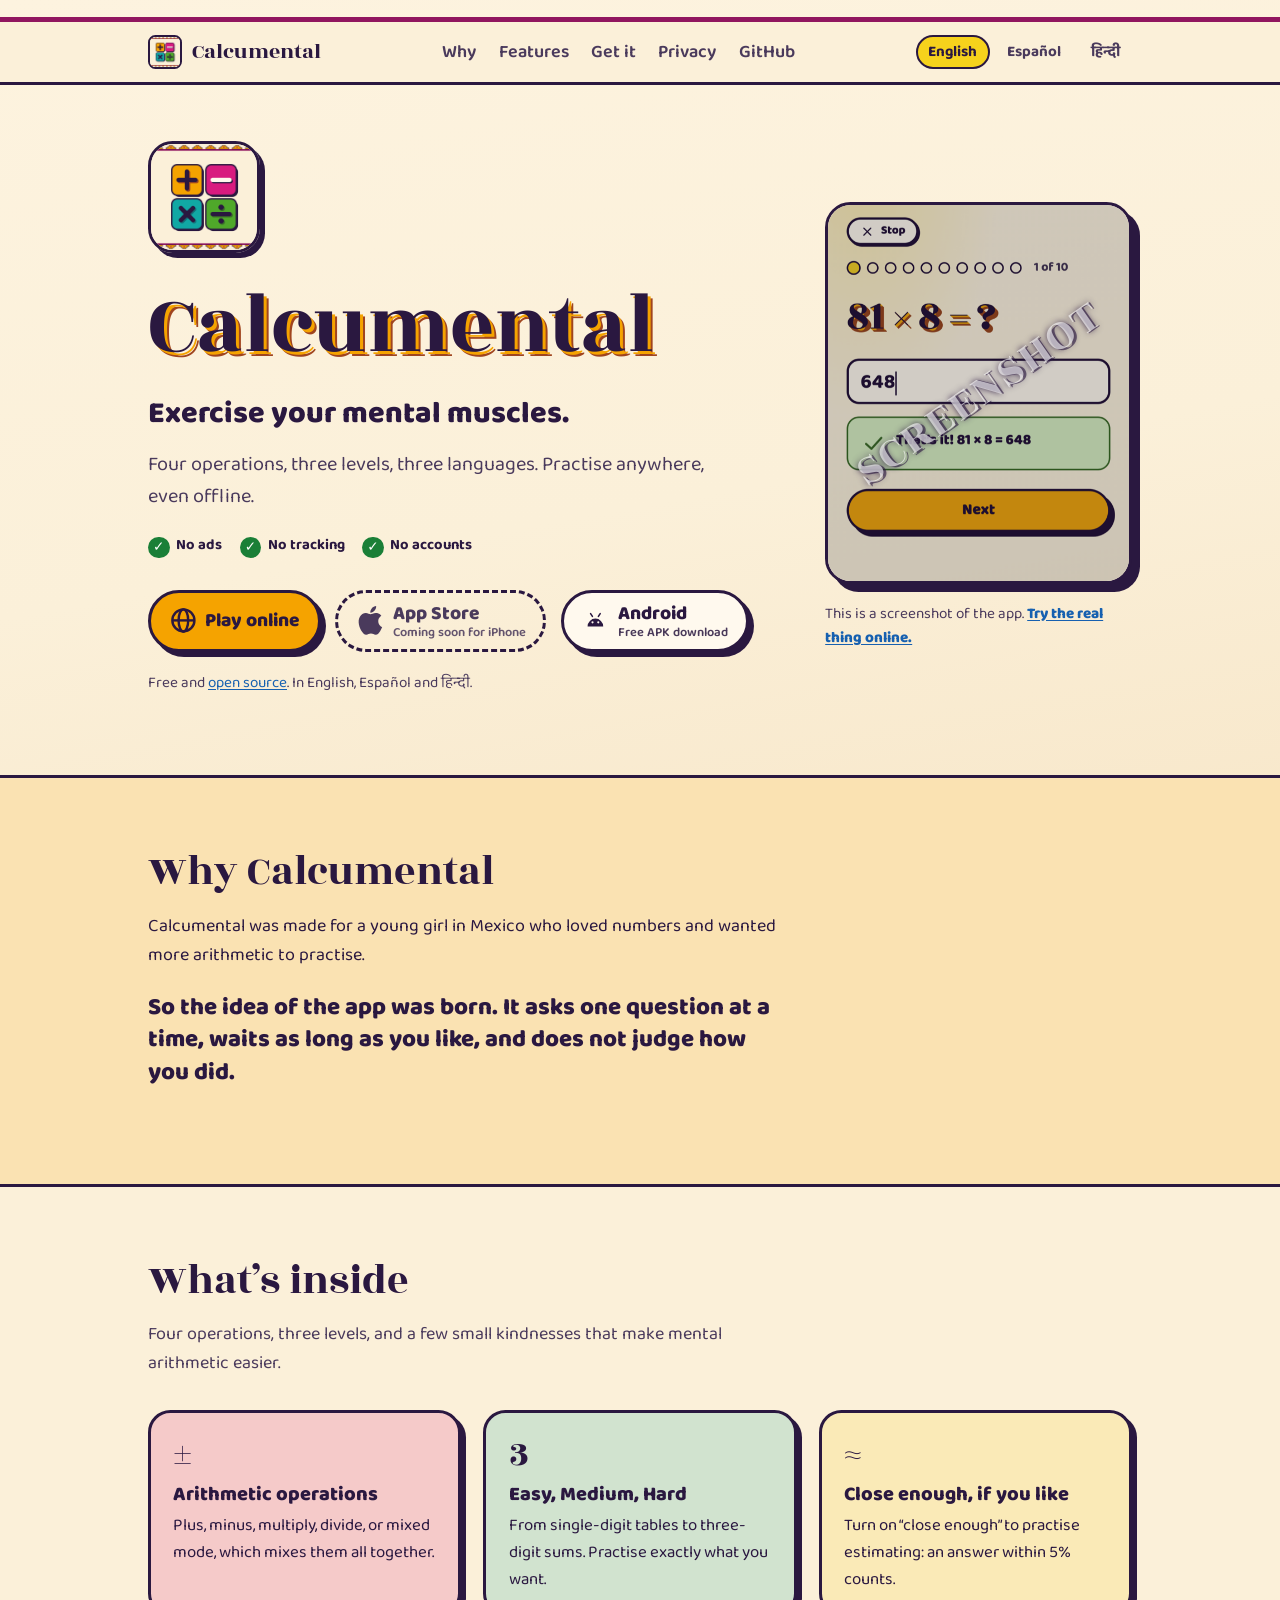
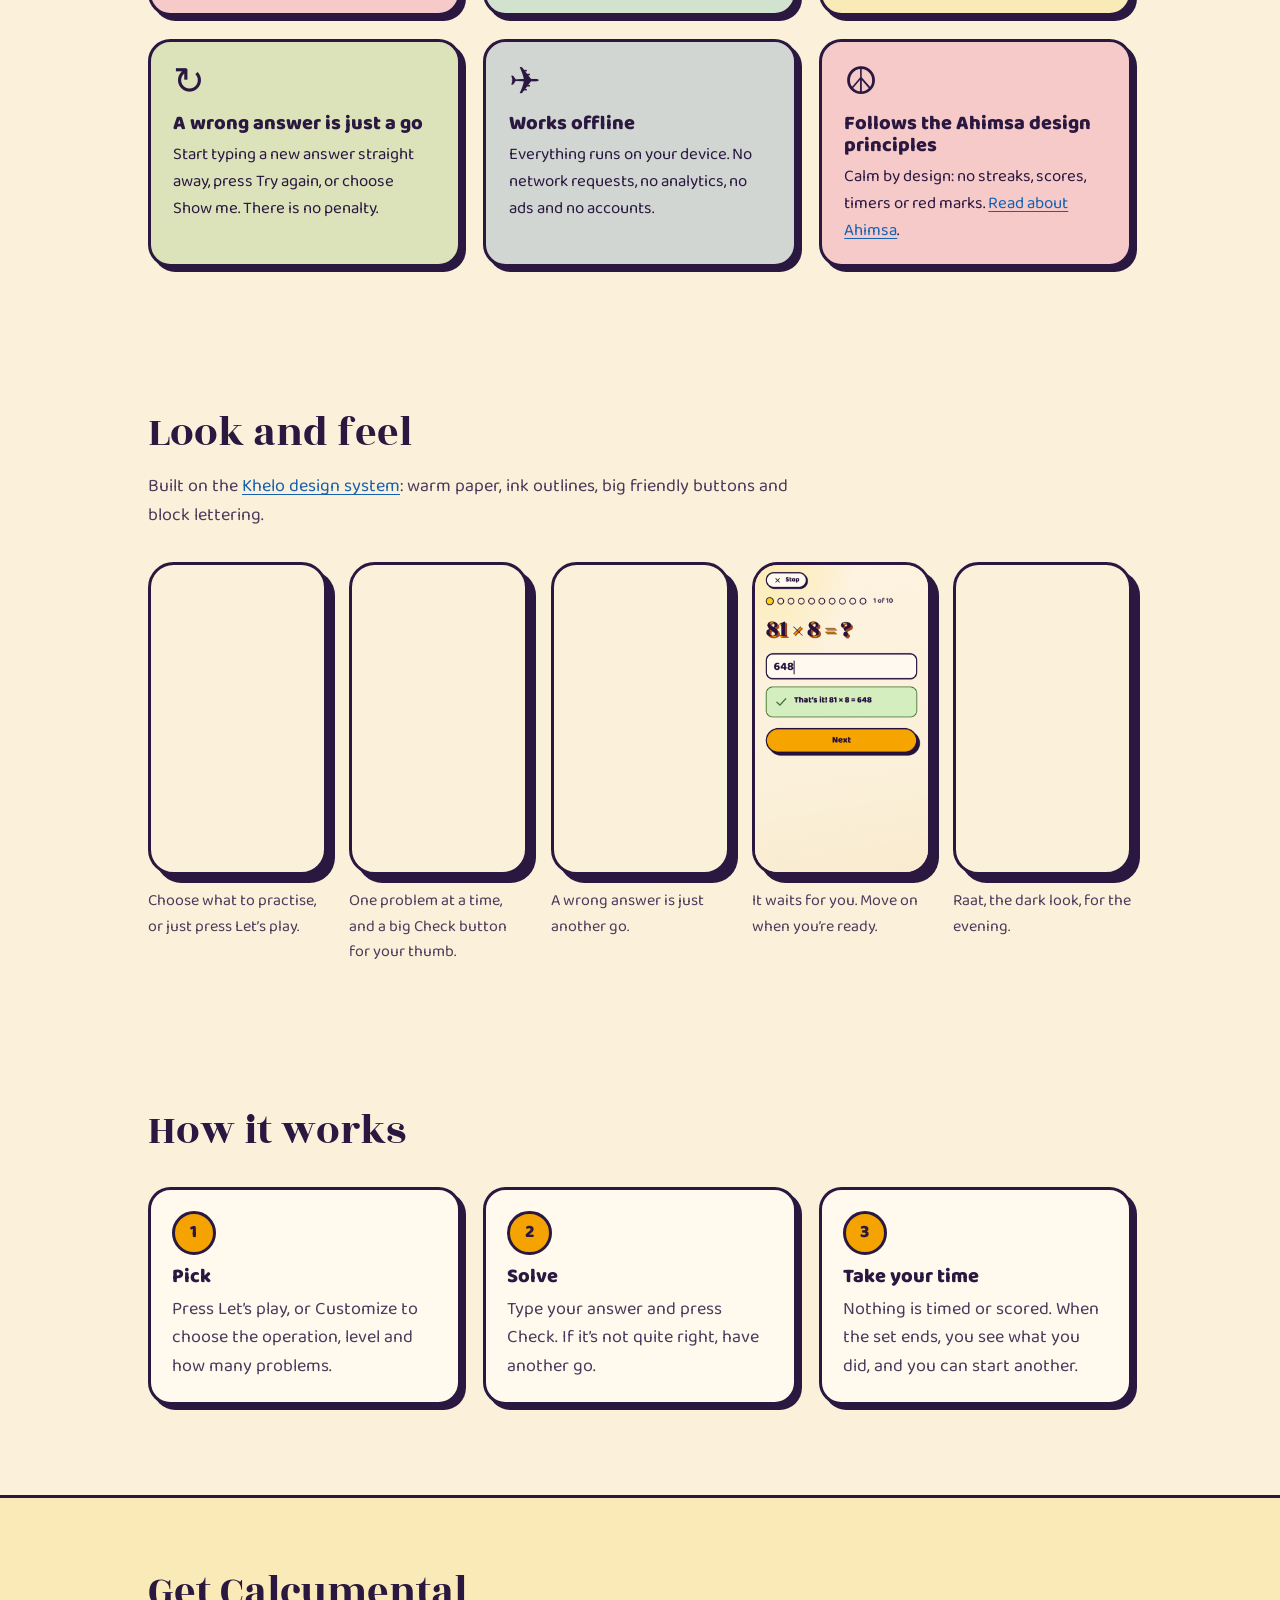
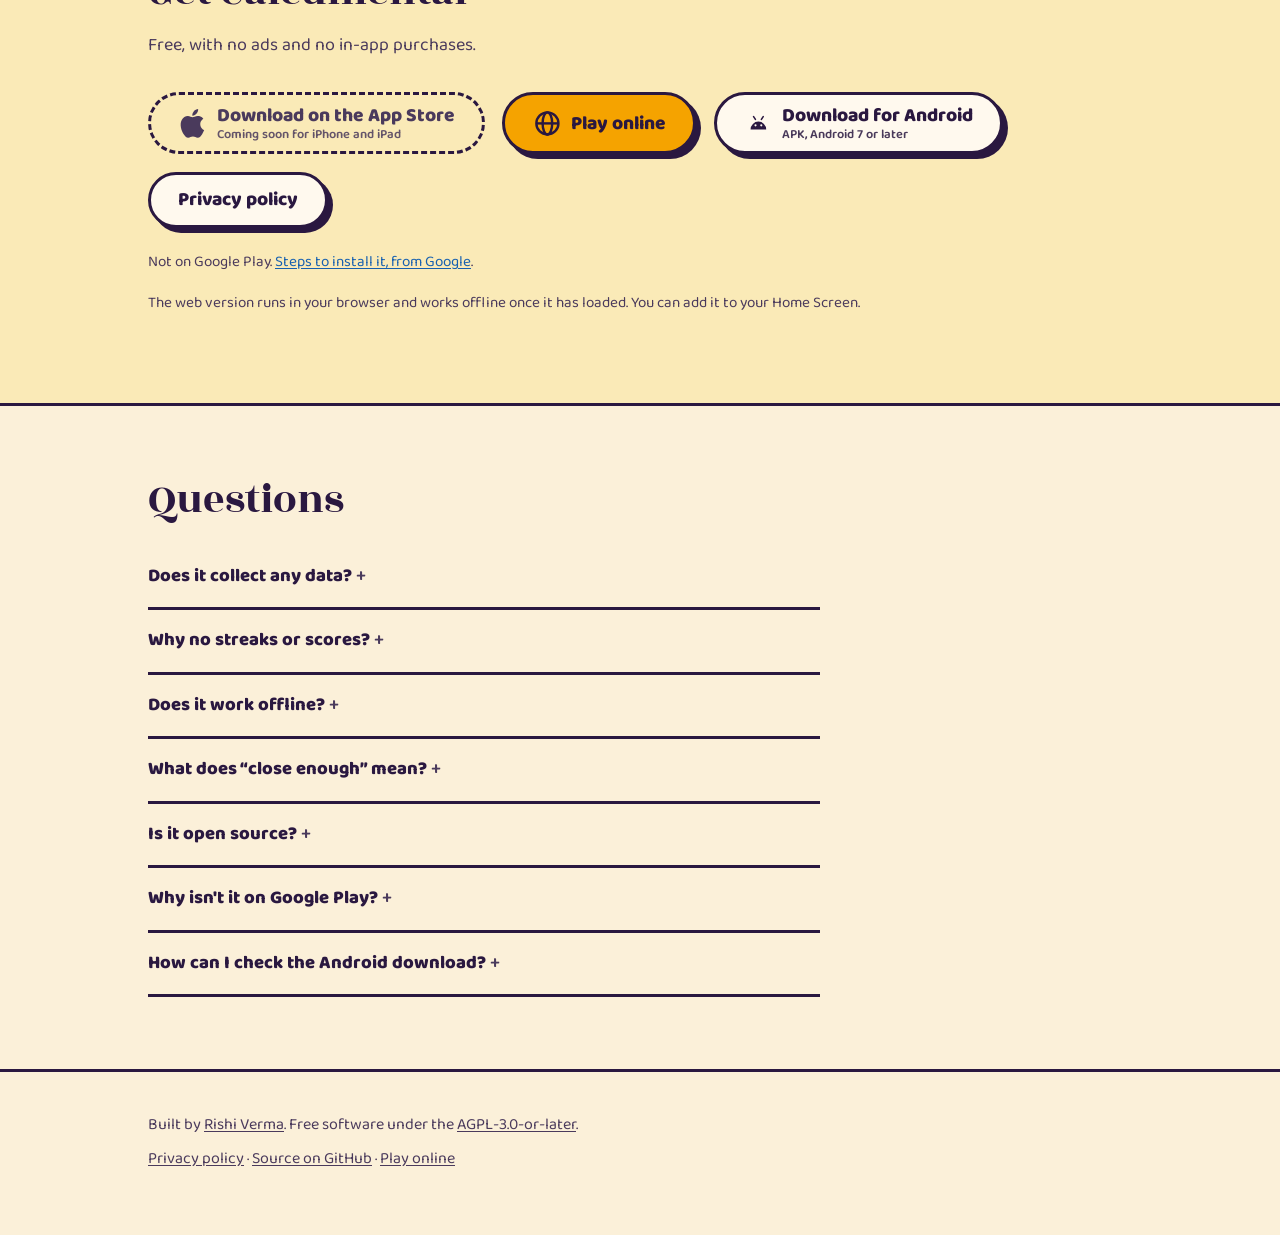
==== docs/index.html @ 77d4fbac "Add a FAQ on checking the Android download, and a release script that writes its checksum" ====
<!doctype html>
<html lang="en">
<head>
  <meta charset="utf-8">
  <meta name="viewport" content="width=device-width, initial-scale=1">
  <!-- Generated by tool/site/build.py. No scripts, and nothing fetched from anywhere else. -->
  <meta http-equiv="Content-Security-Policy"
        content="default-src 'none'; img-src 'self'; font-src 'self'; style-src 'self'; base-uri 'none'; form-action 'none'">
  <title>Calcumental: arithmetic to practise at your own pace</title>
  <meta name="description" content="Calcumental is a free, open-source arithmetic app for iPhone and the web. Plus, minus, times and divide, at your own pace. No streaks, no scores, no timers, and it works offline.">
  <meta name="color-scheme" content="light dark">
  <link rel="icon" href="assets/icon-512.png" type="image/png">
  <link rel="apple-touch-icon" href="assets/icon-512.png">
  <link rel="stylesheet" href="style.css">
  <link rel="alternate" hreflang="en" href="https://calcumental.riverma.com/">
  <link rel="alternate" hreflang="es" href="https://calcumental.riverma.com/es/">
  <link rel="alternate" hreflang="hi" href="https://calcumental.riverma.com/hi/">
  <link rel="alternate" hreflang="x-default" href="https://calcumental.riverma.com/">
  <meta property="og:title" content="Calcumental">
  <meta property="og:description" content="Exercise your mental muscles. Take your time. Arithmetic puzzles with no streaks, no scores and no timers.">
  <meta property="og:image" content="https://calcumental.riverma.com/assets/icon-512.png">
  <meta property="og:url" content="https://calcumental.riverma.com/">
  <meta name="twitter:card" content="summary">
</head>
<body>
  <div class="kangura" aria-hidden="true"></div>
  <header>
    <div class="wrap">
      <a class="brand" href="#top"><img src="assets/icon-512.png" alt="" width="34" height="34">Calcumental</a>
      <nav aria-label="Sections">
        <a href="#story">Why</a>
        <a href="#features">Features</a>
        <a href="#get">Get it</a>
        <a href="privacy/">Privacy</a>
        <a href="https://github.com/riverma/calcumental">GitHub</a>
      </nav>
      <div class="lang" role="navigation" aria-label="Language"><a href="./" lang="en" aria-current="page">English</a> <a href="es/" lang="es">Español</a> <a href="hi/" lang="hi">हिन्दी</a></div>
    </div>
  </header>

  <main id="top">
    <section class="hero">
      <div class="wrap hero-grid">
        <div>
          <img class="icon" src="assets/icon-512.png" alt="The Calcumental icon: four tiles showing plus, minus, times and divide" width="112" height="112">
          <h1>Calcumental</h1>
          <p class="tagline">Exercise your mental muscles.</p>
          <p class="lede">Four operations, three levels, three languages. Practise anywhere, even offline.</p>
          <ul class="checks inline"><li>No ads</li><li>No tracking</li><li>No accounts</li></ul>
          <div class="actions">
            <a class="btn btn-primary" href="play/"><svg viewBox="0 0 24 24" aria-hidden="true" focusable="false"><g fill="none" stroke="currentColor" stroke-width="2"><circle cx="12" cy="12" r="9.2"/><ellipse cx="12" cy="12" rx="4" ry="9.2"/><path d="M3 12h18"/></g></svg><span>Play online</span></a>
            <span class="btn" aria-disabled="true" role="link"><svg viewBox="0 0 24 24" aria-hidden="true" focusable="false" fill="currentColor"><path d="M12.152 6.896c-.948 0-2.415-1.078-3.96-1.04-2.04.027-3.91 1.183-4.961 3.014-2.117 3.675-.546 9.103 1.519 12.09 1.013 1.454 2.208 3.09 3.792 3.039 1.52-.065 2.09-.987 3.935-.987 1.831 0 2.35.987 3.96.948 1.637-.026 2.676-1.48 3.676-2.948 1.156-1.688 1.636-3.325 1.662-3.415-.039-.013-3.182-1.221-3.22-4.857-.026-3.04 2.48-4.494 2.597-4.559-1.429-2.09-3.623-2.324-4.39-2.376-2-.156-3.675 1.09-4.61 1.09zM15.53 3.83c.843-1.012 1.4-2.427 1.245-3.83-1.207.052-2.662.805-3.532 1.818-.78.896-1.454 2.338-1.273 3.714 1.338.104 2.715-.688 3.559-1.701"/></svg><span>App Store<small>Coming soon for iPhone</small></span></span>
            <a class="btn" href="https://github.com/riverma/calcumental/releases/latest/download/Calcumental.apk"><svg viewBox="0 0 24 24" aria-hidden="true" focusable="false"><path fill="currentColor" fill-rule="evenodd" d="M5.5 17a6.5 6.5 0 0 1 13 0Z M10.5 13.6a.9.9 0 1 0-1.8 0 .9.9 0 0 0 1.8 0Z M15.3 13.6a.9.9 0 1 0-1.8 0 .9.9 0 0 0 1.8 0Z"/><path d="M8 6.4l1.5 2.3M16 6.4l-1.5 2.3" fill="none" stroke="currentColor" stroke-width="1.3" stroke-linecap="round"/></svg><span>Android<small>Free APK download</small></span></a>
          </div>
          <p class="fine">Free and <a href="https://github.com/riverma/calcumental">open source</a>. In English, Español and हिन्दी.</p>
        </div>
        <div class="hero-shot">
          <div class="phone"><span class="mark" aria-hidden="true"><span>SCREENSHOT</span></span><img src="assets/screens/en-mela-4-right.png" alt="Screenshot: A multiplication problem, 81 times 8, answered correctly, with a friendly 'That's it!' and a wide Next button" width="540" height="1168" draggable="false"></div>
          <p class="shot-note">This is a screenshot of the app. <a href="play/">Try the real thing online.</a></p>
        </div>
      </div>
    </section>

    <section id="story" class="story">
      <div class="wrap">
        <div class="narrow">
          <h2>Why Calcumental</h2>
          <p>Calcumental was made for a young girl in Mexico who loved numbers and wanted more arithmetic to practise.</p>
          <p class="big">So the idea of the app was born. It asks one question at a time, waits as long as you like, and does not judge how you did.</p>
        </div>
      </div>
    </section>

    <section id="features">
      <div class="wrap">
        <h2>What&rsquo;s inside</h2>
        <p class="soft narrow">Four operations, three levels, and a few small kindnesses that make mental arithmetic easier.</p>
        <div class="grid">
          <div class="tile"><div class="sign" aria-hidden="true">±</div><h3>Arithmetic operations</h3><p>Plus, minus, multiply, divide, or mixed mode, which mixes them all together.</p></div>
          <div class="tile"><div class="sign" aria-hidden="true">3</div><h3>Easy, Medium, Hard</h3><p>From single-digit tables to three-digit sums. Practise exactly what you want.</p></div>
          <div class="tile"><div class="sign" aria-hidden="true">≈</div><h3>Close enough, if you like</h3><p>Turn on &ldquo;close enough&rdquo; to practise estimating: an answer within 5% counts.</p></div>
          <div class="tile"><div class="sign" aria-hidden="true">↻</div><h3>A wrong answer is just a go</h3><p>Start typing a new answer straight away, press Try again, or choose Show me. There is no penalty.</p></div>
          <div class="tile"><div class="sign" aria-hidden="true">✈</div><h3>Works offline</h3><p>Everything runs on your device. No network requests, no analytics, no ads and no accounts.</p></div>
          <div class="tile"><div class="sign" aria-hidden="true">☮</div><h3>Follows the Ahimsa design principles</h3><p>Calm by design: no streaks, scores, timers or red marks. <a href="https://github.com/riverma/ahimsa-design">Read about Ahimsa</a>.</p></div>
        </div>
      </div>
    </section>

    <section id="screens" style="padding-top:0">
      <div class="wrap">
        <h2>Look and feel</h2>
        <p class="soft narrow">Built on the <a href="https://khelo-design.riverma.com">Khelo design system</a>: warm paper, ink outlines, big friendly buttons and block lettering.</p>
        <div class="shots">
          <figure><div class="phone"><img src="assets/screens/en-mela-1-menu.png" alt="The menu with Let's play, Customize and a choice of operations" width="540" height="1168" decoding="async" draggable="false"></div><figcaption>Choose what to practise, or just press Let&rsquo;s play.</figcaption></figure>
          <figure><div class="phone"><img src="assets/screens/en-mela-2-asking.png" alt="A problem waiting for an answer, with a large Check button" width="540" height="1168" decoding="async" draggable="false"></div><figcaption>One problem at a time, and a big Check button for your thumb.</figcaption></figure>
          <figure><div class="phone"><img src="assets/screens/en-mela-3-not-quite.png" alt="A gentle 'Not quite. Have another go.' with Try again and Show me side by side" width="540" height="1168" decoding="async" draggable="false"></div><figcaption>A wrong answer is just another go.</figcaption></figure>
          <figure><div class="phone"><img src="assets/screens/en-mela-4-right.png" alt="A correct answer and a wide Next button" width="540" height="1168" decoding="async" draggable="false"></div><figcaption>It waits for you. Move on when you&rsquo;re ready.</figcaption></figure>
          <figure><div class="phone"><img src="assets/screens/en-raat-2-asking.png" alt="The problem screen in the dark look, Raat" width="540" height="1168" decoding="async" draggable="false"></div><figcaption>Raat, the dark look, for the evening.</figcaption></figure>
        </div>
      </div>
    </section>

    <section id="how" style="padding-top:0">
      <div class="wrap">
        <h2>How it works</h2>
        <ol class="steps">
          <li><h3>Pick</h3><p>Press Let&rsquo;s play, or Customize to choose the operation, level and how many problems.</p></li>
          <li><h3>Solve</h3><p>Type your answer and press Check. If it&rsquo;s not quite right, have another go.</p></li>
          <li><h3>Take your time</h3><p>Nothing is timed or scored. When the set ends, you see what you did, and you can start another.</p></li>
        </ol>
      </div>
    </section>

    <section id="get" class="get">
      <div class="wrap">
        <h2>Get Calcumental</h2>
        <p class="soft narrow">Free, with no ads and no in-app purchases.</p>
        <div class="actions">
          <span class="btn" aria-disabled="true" role="link"><svg viewBox="0 0 24 24" aria-hidden="true" focusable="false" fill="currentColor"><path d="M12.152 6.896c-.948 0-2.415-1.078-3.96-1.04-2.04.027-3.91 1.183-4.961 3.014-2.117 3.675-.546 9.103 1.519 12.09 1.013 1.454 2.208 3.09 3.792 3.039 1.52-.065 2.09-.987 3.935-.987 1.831 0 2.35.987 3.96.948 1.637-.026 2.676-1.48 3.676-2.948 1.156-1.688 1.636-3.325 1.662-3.415-.039-.013-3.182-1.221-3.22-4.857-.026-3.04 2.48-4.494 2.597-4.559-1.429-2.09-3.623-2.324-4.39-2.376-2-.156-3.675 1.09-4.61 1.09zM15.53 3.83c.843-1.012 1.4-2.427 1.245-3.83-1.207.052-2.662.805-3.532 1.818-.78.896-1.454 2.338-1.273 3.714 1.338.104 2.715-.688 3.559-1.701"/></svg><span>Download on the App Store<small>Coming soon for iPhone and iPad</small></span></span>
          <a class="btn btn-primary" href="play/"><svg viewBox="0 0 24 24" aria-hidden="true" focusable="false"><g fill="none" stroke="currentColor" stroke-width="2"><circle cx="12" cy="12" r="9.2"/><ellipse cx="12" cy="12" rx="4" ry="9.2"/><path d="M3 12h18"/></g></svg><span>Play online</span></a>
          <a class="btn" href="https://github.com/riverma/calcumental/releases/latest/download/Calcumental.apk"><svg viewBox="0 0 24 24" aria-hidden="true" focusable="false"><path fill="currentColor" fill-rule="evenodd" d="M5.5 17a6.5 6.5 0 0 1 13 0Z M10.5 13.6a.9.9 0 1 0-1.8 0 .9.9 0 0 0 1.8 0Z M15.3 13.6a.9.9 0 1 0-1.8 0 .9.9 0 0 0 1.8 0Z"/><path d="M8 6.4l1.5 2.3M16 6.4l-1.5 2.3" fill="none" stroke="currentColor" stroke-width="1.3" stroke-linecap="round"/></svg><span>Download for Android<small>APK, Android 7 or later</small></span></a>
          <a class="btn" href="privacy/#en">Privacy policy</a>
        </div>
        <p class="fine">Not on Google Play. <a href="https://android-developers.googleblog.com/2026/03/android-developer-verification.html">Steps to install it, from Google</a>.</p>
        <p class="fine">The web version runs in your browser and works offline once it has loaded. You can add it to your Home Screen.</p>
      </div>
    </section>

    <section id="faq">
      <div class="wrap">
        <h2>Questions</h2>
        <div class="faq">
          <details><summary>Does it collect any data?</summary><p>No. There are no accounts, no analytics and no ads, and the app makes no network requests. It remembers only your choices (language, look, what to practise), on your own device. Read the <a href="privacy/#en">privacy policy</a>.</p></details>
          <details><summary>Why no streaks or scores?</summary><p>Calcumental is for practising without pressure. It never times you, ranks you or tells you how you compare, so the only person you&rsquo;re working with is you.</p></details>
          <details><summary>Does it work offline?</summary><p>Yes. Everything runs on your device, and it needs no connection at all.</p></details>
          <details><summary>What does &ldquo;close enough&rdquo; mean?</summary><p>It&rsquo;s a way to practise estimating. Instead of needing the exact answer, anything within 5% of it counts (never less than 1 away).</p></details>
          <details><summary>Is it open source?</summary><p>Yes, under the AGPL-3.0-or-later. The code is on <a href="https://github.com/riverma/calcumental">GitHub</a>. Its fonts are under the SIL Open Font License.</p></details>
          <details><summary>Why isn't it on Google Play?</summary><p>Calcumental is free and open source, and Google Play asks new personal developer accounts to run a <a href="https://support.google.com/googleplay/android-developer/answer/14151465">closed test with at least 12 testers for 14 days</a> before an app can be published. That is a lot of overhead and too taxing for me to do for every release, so the Android version is a direct download instead. It is the same app, and the code is open for anyone to check.</p></details>
          <details><summary>How can I check the Android download?</summary><p>Two ways. <strong>The file:</strong> each <a href="https://github.com/riverma/calcumental/releases/latest">release page</a> lists the SHA-256 checksum of the APK and has a <code>.sha256</code> file. Compare it with <code>shasum -a 256 Calcumental.apk</code> (or <code>certutil -hashfile Calcumental.apk SHA256</code> on Windows). <strong>The signer:</strong> every release is signed with the same key, so <code>apksigner verify --print-certs Calcumental.apk</code> should show this certificate SHA-256: <code>17:78:CE:35:14:1D:6C:39:BB:23:28:5E:2A:4E:E8:54:58:6F:D4:A5:F1:07:BB:58:92:09:F7:BC:75:07:57:B1</code>. If either differs, don&rsquo;t install it.</p></details>
        </div>
      </div>
    </section>
  </main>

  <footer>
    <div class="wrap">
      <p>Built by <a href="https://riverma.com">Rishi Verma</a>. Free software under the <a href="https://www.gnu.org/licenses/agpl-3.0.html">AGPL-3.0-or-later</a>.</p>
      <p><a href="privacy/#en">Privacy policy</a> · <a href="https://github.com/riverma/calcumental">Source on GitHub</a> · <a href="play/">Play online</a></p>
    </div>
  </footer>
</body>
</html>
---- docs/style.css ----
/* Calcumental's page, dressed in Khelo: paper, ink outlines, hard unblurred shadows, block
   lettering. Colours are the app's Mela (light) and Raat (dark) tokens. No script anywhere. */

@font-face { font-family: "Baloo 2"; src: url("assets/assets/fonts/Baloo2-VariableFont.ttf"); font-weight: 400 800; font-display: swap; }
@font-face { font-family: "Rozha One"; src: url("assets/assets/fonts/RozhaOne-Regular.ttf"); font-display: swap; }

:root {
  --page: #fbf0d9;
  --page-top: #fdf3df;
  --page-bottom: #f7e6c8;
  --card: #fff9ee;
  --ink: #2a1840;
  --soft: #4a3a5c;
  --line: #2a1840;
  --primary: #f5a300;
  --on-primary: #2a1840;
  --magenta: #91165f;
  --selected: #f6d21c;
  --link: #1660b0;
  --shadow-ink: #2a1840;
  --title-shadow-1: #f5a300;
  --title-shadow-2: #a0451f;
  --wash-genda: #fae2b2;
  --wash-rani: #f5cac9;
  --wash-firozi: #d1e3cf;
  --wash-tota: #dce3ba;
  --wash-mor: #d2d6d2;
  --wash-haldi: #faeab7;
  color-scheme: light;
}
@media (prefers-color-scheme: dark) {
  :root {
    --page: #14103a;
    --page-top: #1e1950;
    --page-bottom: #0c0928;
    --card: #1e1950;
    --ink: #fbefd6;
    --soft: #c9c0e2;
    --line: #c9c0e2;
    --primary: #ffbe3d;
    --on-primary: #14103a;
    --magenta: #ff5fb0;
    --selected: #ffbe3d;
    --link: #72b2ff;
    --shadow-ink: #05031a;
    --title-shadow-1: #ff5fb0;
    --title-shadow-2: #5a2a6e;
    --wash-genda: #3e2f3b;
    --wash-rani: #4a2a4f;
    --wash-firozi: #1f3a4a;
    --wash-tota: #2f3d4a;
    --wash-mor: #2b2566;
    --wash-haldi: #3e3547;
    color-scheme: dark;
  }
}

* { box-sizing: border-box; }
html { scroll-behavior: smooth; background: var(--page); }
@media (prefers-reduced-motion: reduce) { html { scroll-behavior: auto; } }
body {
  margin: 0;
  color: var(--ink);
  font: 400 1.125rem/1.6 "Baloo 2", system-ui, sans-serif;
  background: linear-gradient(170deg, var(--page-top), var(--page) 55%, var(--page-bottom)) fixed;
  -webkit-font-smoothing: antialiased;
}
img { max-width: 100%; display: block; }
a { color: var(--link); text-underline-offset: .15em; }
.wrap { max-width: 64rem; margin: 0 auto; padding: 0 1.25rem; }
.narrow { max-width: 40rem; }
section { padding: 4.5rem 0; }
h1, h2, h3 { font-family: "Rozha One", Georgia, serif; font-weight: 400; line-height: 1.1; margin: 0; }
h2 { font-size: clamp(1.9rem, 4.5vw, 2.6rem); margin-bottom: 1rem; }
h3 { font-family: "Baloo 2", system-ui, sans-serif; font-weight: 800; font-size: 1.25rem; margin-bottom: .5rem; }
p { margin: 0 0 1rem; }
.soft { color: var(--soft); }
.caps { font-weight: 800; font-size: .8rem; letter-spacing: .14em; text-transform: uppercase; color: var(--soft); margin-bottom: .5rem; }

/* The border of stepped hills along the top of the app: a magenta rule, hills above it. */
.kangura {
  height: 22px;
  background:
    linear-gradient(var(--magenta), var(--magenta)) bottom / 100% 5px no-repeat,
    url("data:image/svg+xml,%3Csvg xmlns='http://www.w3.org/2000/svg' width='64' height='22' viewBox='0 0 64 22'%3E%3Cpath d='M5 17V13h5V9h5V5h12v4h5v4h5v4z' fill='%23f5a300' stroke='%232a1840' stroke-width='1.6' stroke-linejoin='round'/%3E%3Ccircle cx='21' cy='11' r='2.2' fill='%2391165f'/%3E%3C/svg%3E") bottom left / 64px 22px repeat-x;
}

/* Header */
header { position: sticky; top: 0; z-index: 10; background: color-mix(in srgb, var(--page) 90%, transparent); backdrop-filter: blur(10px); -webkit-backdrop-filter: blur(10px); border-bottom: 3px solid var(--line); }
header .wrap { display: flex; align-items: center; justify-content: space-between; min-height: 3.75rem; gap: 1rem; }
.brand { display: flex; align-items: center; gap: .65rem; font-family: "Rozha One", Georgia, serif; font-size: 1.4rem; color: var(--ink); text-decoration: none; }
.brand img { width: 2.1rem; height: 2.1rem; border-radius: 22%; border: 2px solid var(--line); }
nav { display: flex; gap: 1.4rem; font-weight: 600; }
nav a { color: var(--soft); text-decoration: none; }
nav a:hover, nav a:focus-visible { color: var(--ink); text-decoration: underline; text-decoration-thickness: 3px; }

/* Stickers: an ink outline and a hard, unblurred shadow. Pressing pushes into the shadow. */
.btn {
  display: inline-flex; align-items: center; justify-content: center; gap: .6rem;
  min-height: 3.5rem; padding: .55rem 1.7rem;
  font: 800 1.2rem/1.2 "Baloo 2", system-ui, sans-serif; text-decoration: none; text-align: center;
  color: var(--ink); background: var(--card);
  border: 3px solid var(--line); border-radius: 999px;
  box-shadow: 5px 5px 0 var(--shadow-ink);
  transition: transform .1s ease, box-shadow .1s ease;
}
.btn:hover { transform: translate(-1px, -1px); box-shadow: 6px 6px 0 var(--shadow-ink); }
.btn:active { transform: translate(4px, 4px); box-shadow: 1px 1px 0 var(--shadow-ink); }
@media (prefers-reduced-motion: reduce) { .btn { transition: none; } }
.btn-primary { background: var(--primary); color: var(--on-primary); }
.btn[aria-disabled="true"] { background: transparent; color: var(--soft); border-style: dashed; box-shadow: none; cursor: default; transform: none; }
.btn small { display: block; font-weight: 600; font-size: .8rem; opacity: .85; }
.btn svg { width: 1.4rem; height: 1.4rem; flex: none; }
a:focus-visible { outline: 3px solid var(--link); outline-offset: 3px; border-radius: 6px; }
.btn:focus-visible { outline-offset: 5px; border-radius: 999px; }

/* Hero */
.hero { padding: 3.5rem 0 4rem; }
.hero-grid { display: grid; grid-template-columns: minmax(0, 1.35fr) minmax(0, .65fr); gap: 2.5rem; align-items: center; }
.hero .icon { width: 7rem; height: 7rem; border-radius: 22%; border: 3px solid var(--line); box-shadow: 5px 5px 0 var(--shadow-ink); margin-bottom: 1.6rem; }
h1 { font-size: clamp(3rem, 9vw, 5.4rem); color: var(--ink); text-shadow: 3px 3px 0 var(--title-shadow-1), 5px 5px 0 var(--title-shadow-2); overflow-wrap: anywhere; }
.hindi { font-family: "Rozha One", Georgia, serif; font-size: 1.25rem; color: var(--soft); margin: .9rem 0 0; }
.tagline { font-size: clamp(1.4rem, 3.4vw, 1.9rem); font-weight: 800; margin: 1rem 0 .6rem; }
.lede { font-size: 1.25rem; color: var(--soft); max-width: 36rem; }
.actions { display: flex; flex-wrap: wrap; gap: 1.1rem; margin: 2rem 0 1.2rem; }
.fine { font-size: .95rem; color: var(--soft); }
.phone { border: 3px solid var(--line); border-radius: 1.6rem; box-shadow: 8px 8px 0 var(--shadow-ink); overflow: hidden; background: var(--page); }
.phone img { width: 100%; height: auto; }
@media (max-width: 52rem) { .hero-grid { grid-template-columns: 1fr; gap: 2.5rem; } .hero-shot { max-width: 20rem; } }

/* Story */
.story { background: var(--wash-genda); border-block: 3px solid var(--line); }
.story .big { font-size: 1.5rem; font-weight: 800; line-height: 1.35; margin: 1.4rem 0; }

/* Features */
.grid { display: grid; grid-template-columns: repeat(auto-fit, minmax(16rem, 1fr)); gap: 1.4rem; margin-top: 2rem; }
.tile { background: var(--wash-rani); border: 3px solid var(--line); border-radius: 1.4rem; padding: 1.4rem 1.4rem 1.2rem; box-shadow: 5px 5px 0 var(--shadow-ink); }
.tile:nth-child(5n+1) { background: var(--wash-rani); }
.tile:nth-child(5n+2) { background: var(--wash-firozi); }
.tile:nth-child(5n+3) { background: var(--wash-haldi); }
.tile:nth-child(5n+4) { background: var(--wash-tota); }
.tile:nth-child(5n+5) { background: var(--wash-mor); }
.tile .sign { font-family: "Rozha One", Georgia, serif; font-size: 2.4rem; line-height: 1; margin-bottom: .6rem; }
.tile p { margin: 0; color: var(--ink); font-size: 1.05rem; }
.ops { display: flex; flex-wrap: wrap; gap: .8rem; margin-top: 1.4rem; }
.chip { display: inline-flex; align-items: center; min-height: 2.5rem; padding: .1rem 1.1rem; font-weight: 800; border: 3px solid var(--line); border-radius: 999px; background: var(--card); }
.chip.on { background: var(--selected); color: #2a1840; box-shadow: 3px 3px 0 var(--shadow-ink); }

/* Screens */
.shots { display: grid; grid-template-columns: repeat(auto-fit, minmax(10rem, 1fr)); gap: 1.4rem; margin-top: 2rem; align-items: start; }
.shots figure { margin: 0; }
.shots .phone img { aspect-ratio: 9 / 16; height: auto; object-fit: cover; object-position: top; }
.shots figcaption { font-size: 1rem; color: var(--soft); margin-top: .8rem; }

/* Steps */
.steps { display: grid; grid-template-columns: repeat(auto-fit, minmax(14rem, 1fr)); gap: 1.4rem; margin-top: 2rem; padding: 0; list-style: none; counter-reset: step; }
.steps li { counter-increment: step; background: var(--card); border: 3px solid var(--line); border-radius: 1.4rem; padding: 1.3rem; box-shadow: 5px 5px 0 var(--shadow-ink); }
.steps li::before { content: counter(step); display: inline-grid; place-items: center; width: 2.4rem; height: 2.4rem; border-radius: 50%; background: var(--primary); color: var(--on-primary); border: 3px solid var(--line); font-weight: 800; margin-bottom: .6rem; }
.steps p { margin: 0; color: var(--soft); }

/* Get it */
.get { background: var(--wash-haldi); border-block: 3px solid var(--line); }
.get .actions { margin-bottom: 1.4rem; }

/* FAQ */
.faq { max-width: 42rem; margin-top: 1.4rem; }
details { border-bottom: 3px solid var(--line); padding: 1rem 0; }
summary { cursor: pointer; font-weight: 800; font-size: 1.15rem; list-style: none; }
summary::-webkit-details-marker { display: none; }
summary::after { content: " +"; color: var(--soft); font-weight: 600; }
details[open] summary::after { content: " −"; }
summary:focus-visible { outline: 3px solid var(--link); outline-offset: 4px; border-radius: 6px; }
details p { margin: .7rem 0 0; color: var(--soft); }

footer { padding: 2.5rem 0 3.5rem; border-top: 3px solid var(--line); color: var(--soft); font-size: 1rem; }
footer p { margin: 0 0 .5rem; }
footer a { color: var(--soft); }

@media (max-width: 40rem) {
  nav { display: none; }
  section { padding: 3.2rem 0; }
  .btn { width: 100%; }
}

/* The hero's phone shows the top of the screen, not the empty space beneath it. */
.hero-shot .phone img { aspect-ratio: 4 / 5; height: auto; object-fit: cover; object-position: top; }

/* Language switcher */
.lang { display: flex; gap: .3rem; font-weight: 700; font-size: .95rem; }
.lang a { color: var(--soft); text-decoration: none; padding: .15rem .65rem; border: 2px solid transparent; border-radius: 999px; }
.lang a:hover { color: var(--ink); border-color: var(--line); }
.lang a[aria-current="page"] { background: var(--selected); color: #2a1840; border-color: var(--line); }
@media (max-width: 40rem) { header .wrap { flex-wrap: wrap; padding-block: .5rem; } }

/* The checks: green discs with a tick, in a row under the hero text, and as a list in the policy. */
.checks { list-style: none; padding: 0; margin: 0; }
.checks li { position: relative; padding-left: 2rem; font-weight: 700; }
.checks li::before { content: "\2713"; position: absolute; left: 0; top: .15rem; width: 1.5rem; height: 1.5rem; line-height: 1.5rem; text-align: center; border-radius: 50%; background: #1a7f37; color: #fff; font-size: .95rem; font-weight: 800; }
@media (prefers-color-scheme: dark) { .checks li::before { background: #2ea043; } }
.checks.inline { display: flex; flex-wrap: wrap; gap: .5rem 1.1rem; margin: 1.4rem 0 0; font-size: .92rem; }
.checks.inline li { padding-left: 1.75rem; white-space: nowrap; }
.checks.inline li::before { width: 1.35rem; height: 1.35rem; line-height: 1.35rem; font-size: .85rem; }

/* Screenshots are pictures, not the app: dim them, watermark them, and don't let them look pressable. */
.phone { position: relative; container-type: inline-size; }
.phone img { cursor: default; user-select: none; -webkit-user-select: none; pointer-events: none; display: block; }
.hero-shot .phone img { filter: brightness(.82) saturate(.9); }
.phone .mark { position: absolute; inset: 0; display: grid; place-items: center; pointer-events: none; z-index: 1; }
.phone .mark span { transform: rotate(-35deg); font-family: "Rozha One", Georgia, serif; font-size: 15cqw; letter-spacing: .06em; white-space: nowrap; color: rgba(255, 255, 255, .62); text-shadow: 0 0 .15em rgba(42, 24, 64, .85), 2px 2px 0 rgba(42, 24, 64, .6); }
.shot-note { font-size: .95rem; color: var(--soft); margin: 1.1rem 0 0; }
.shot-note a { font-weight: 800; }

/* Platform marks on buttons */
.btn svg { width: 1.5em; height: 1.5em; flex: none; }
.btn > span { text-align: left; }
.hero .btn { padding-inline: 1.1rem; gap: .5rem; }
.hero .actions { gap: .9rem; }

code { font-family: ui-monospace, SFMono-Regular, Menlo, monospace; font-size: .85em; background: var(--card); border: 1px solid var(--line); border-radius: .4em; padding: .05em .35em; overflow-wrap: anywhere; }
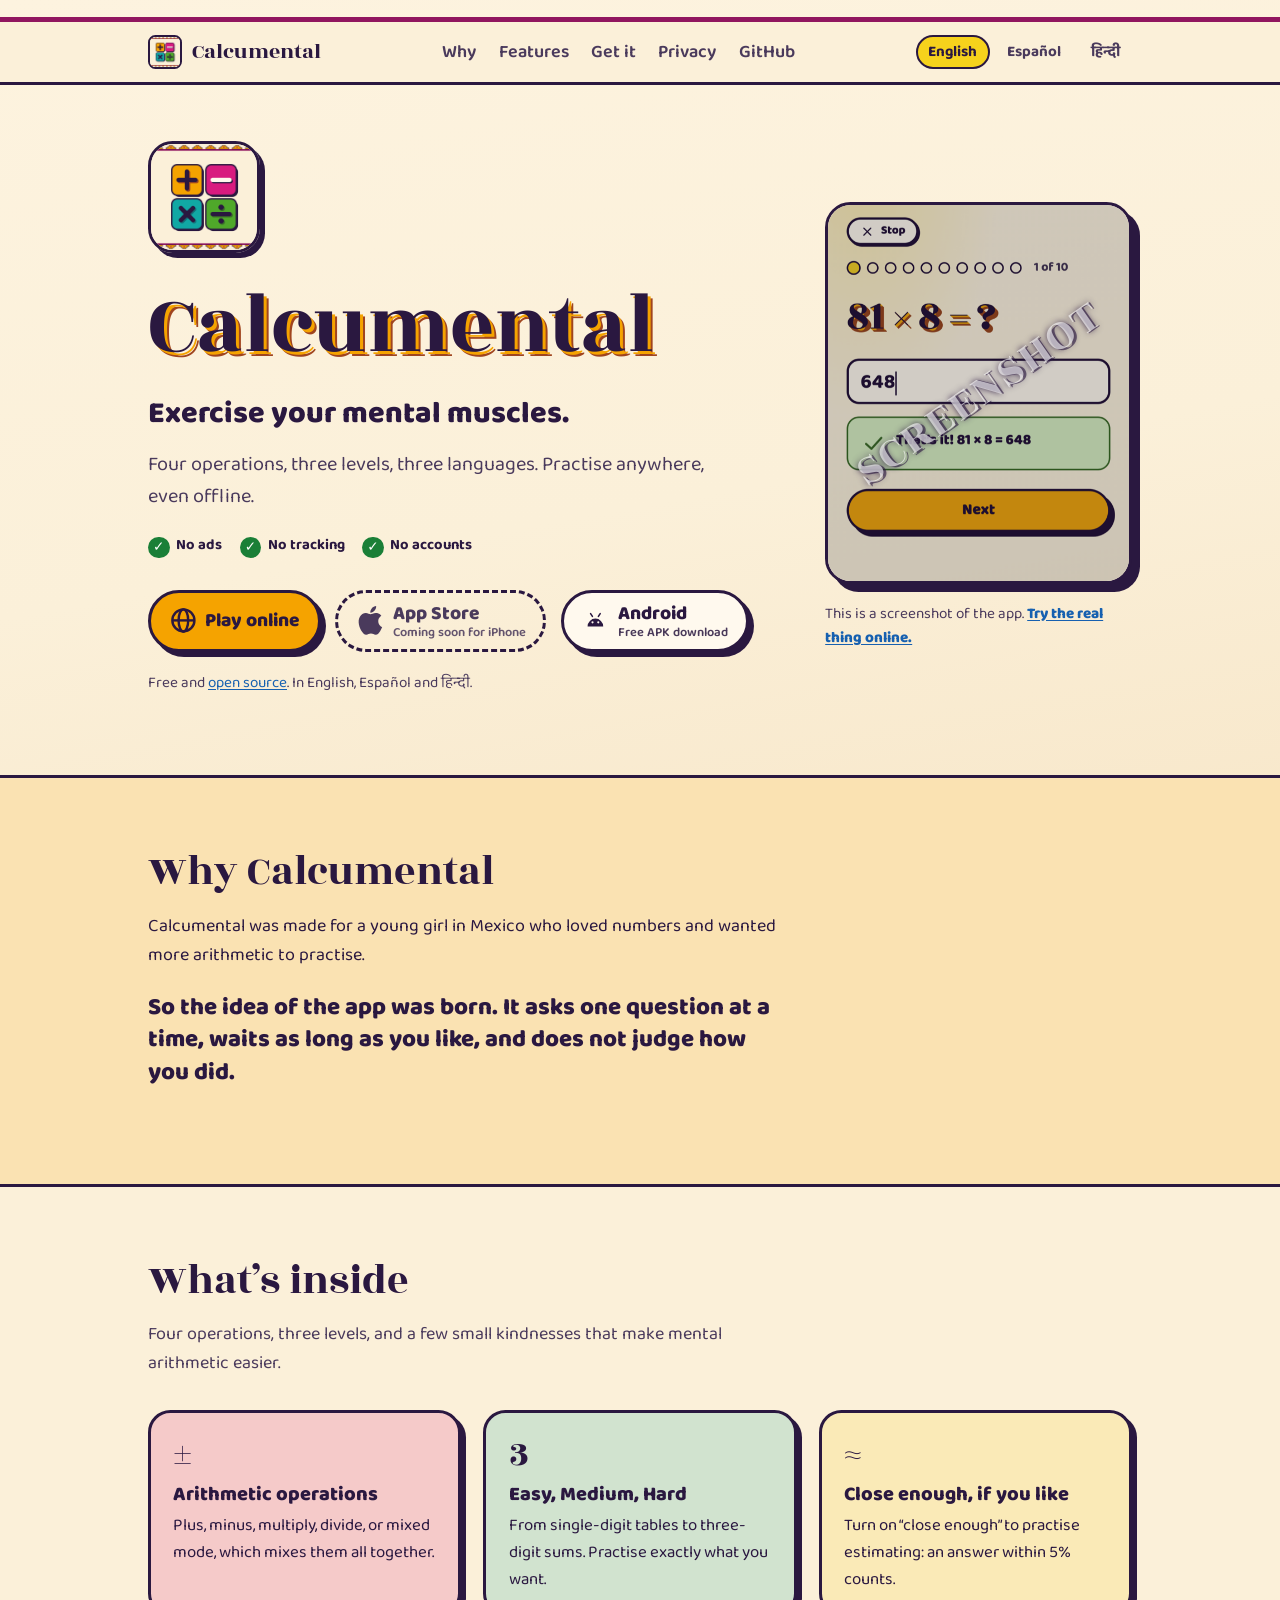
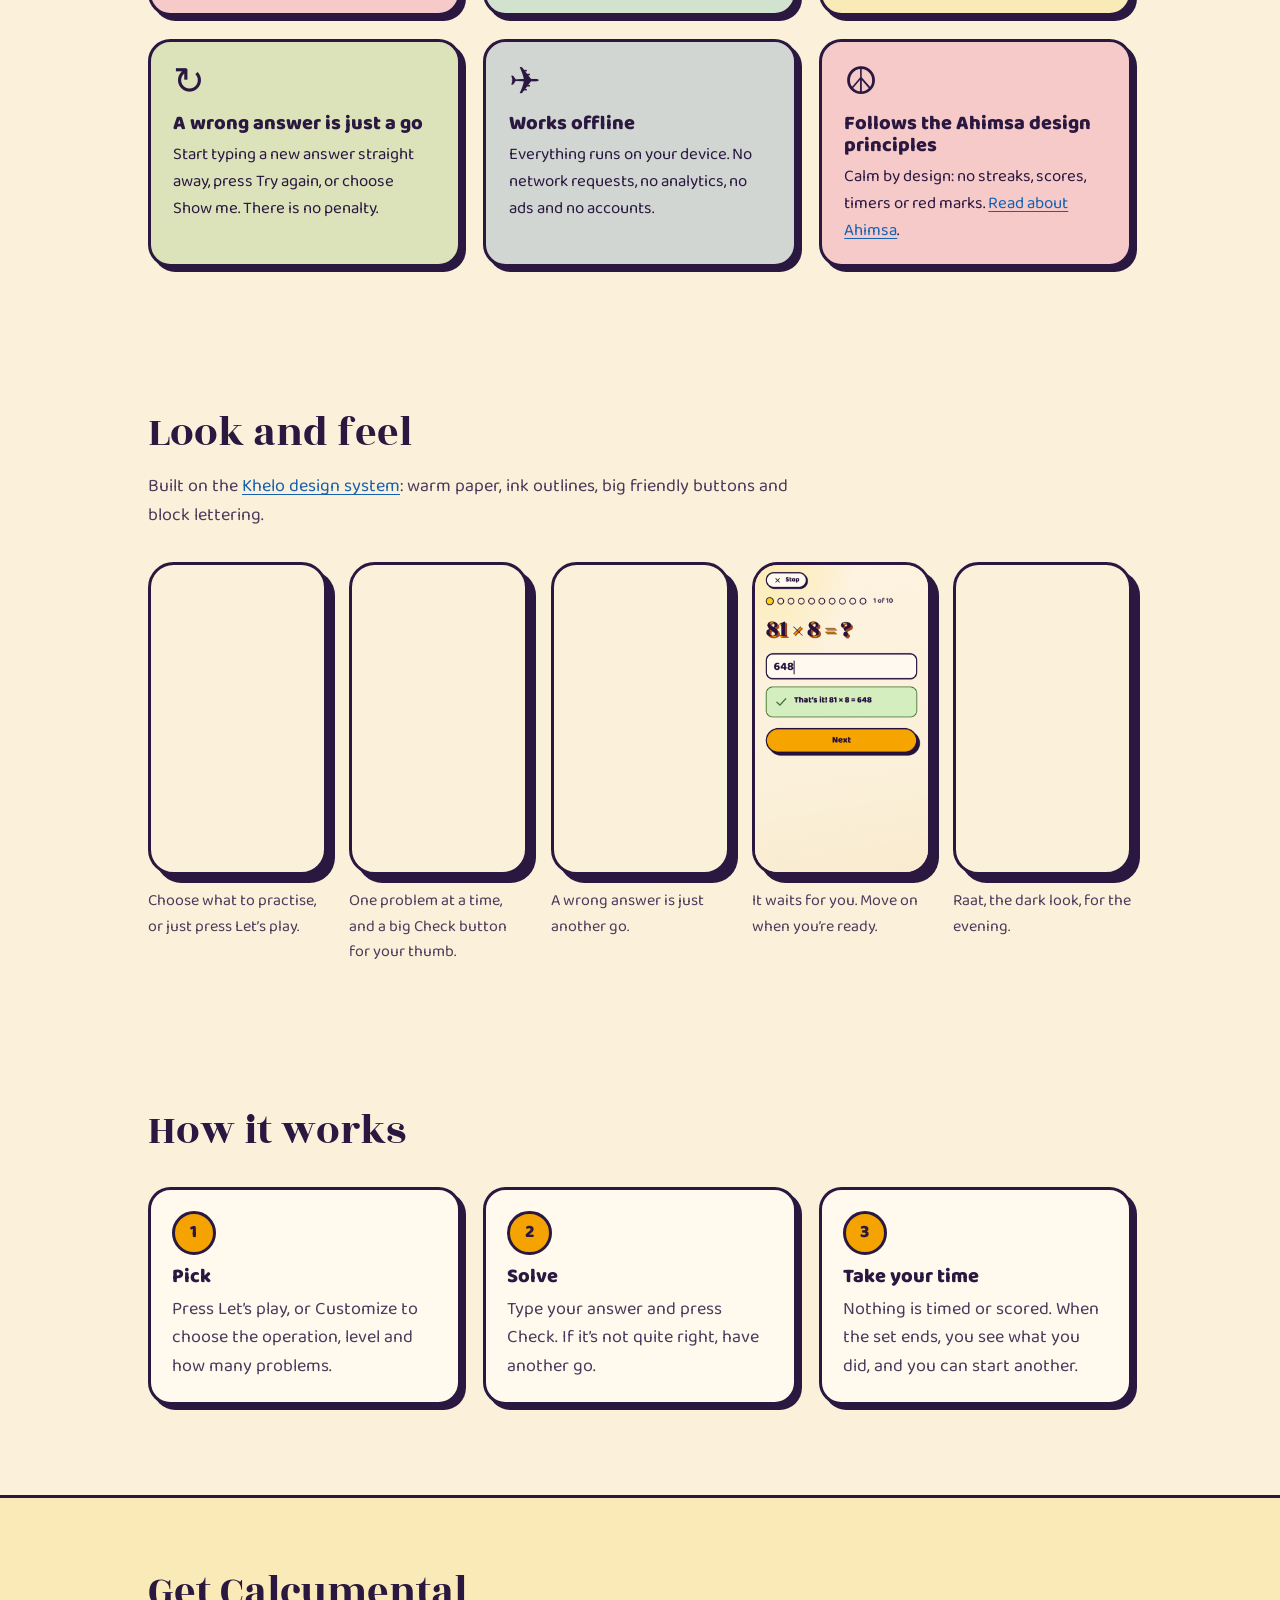
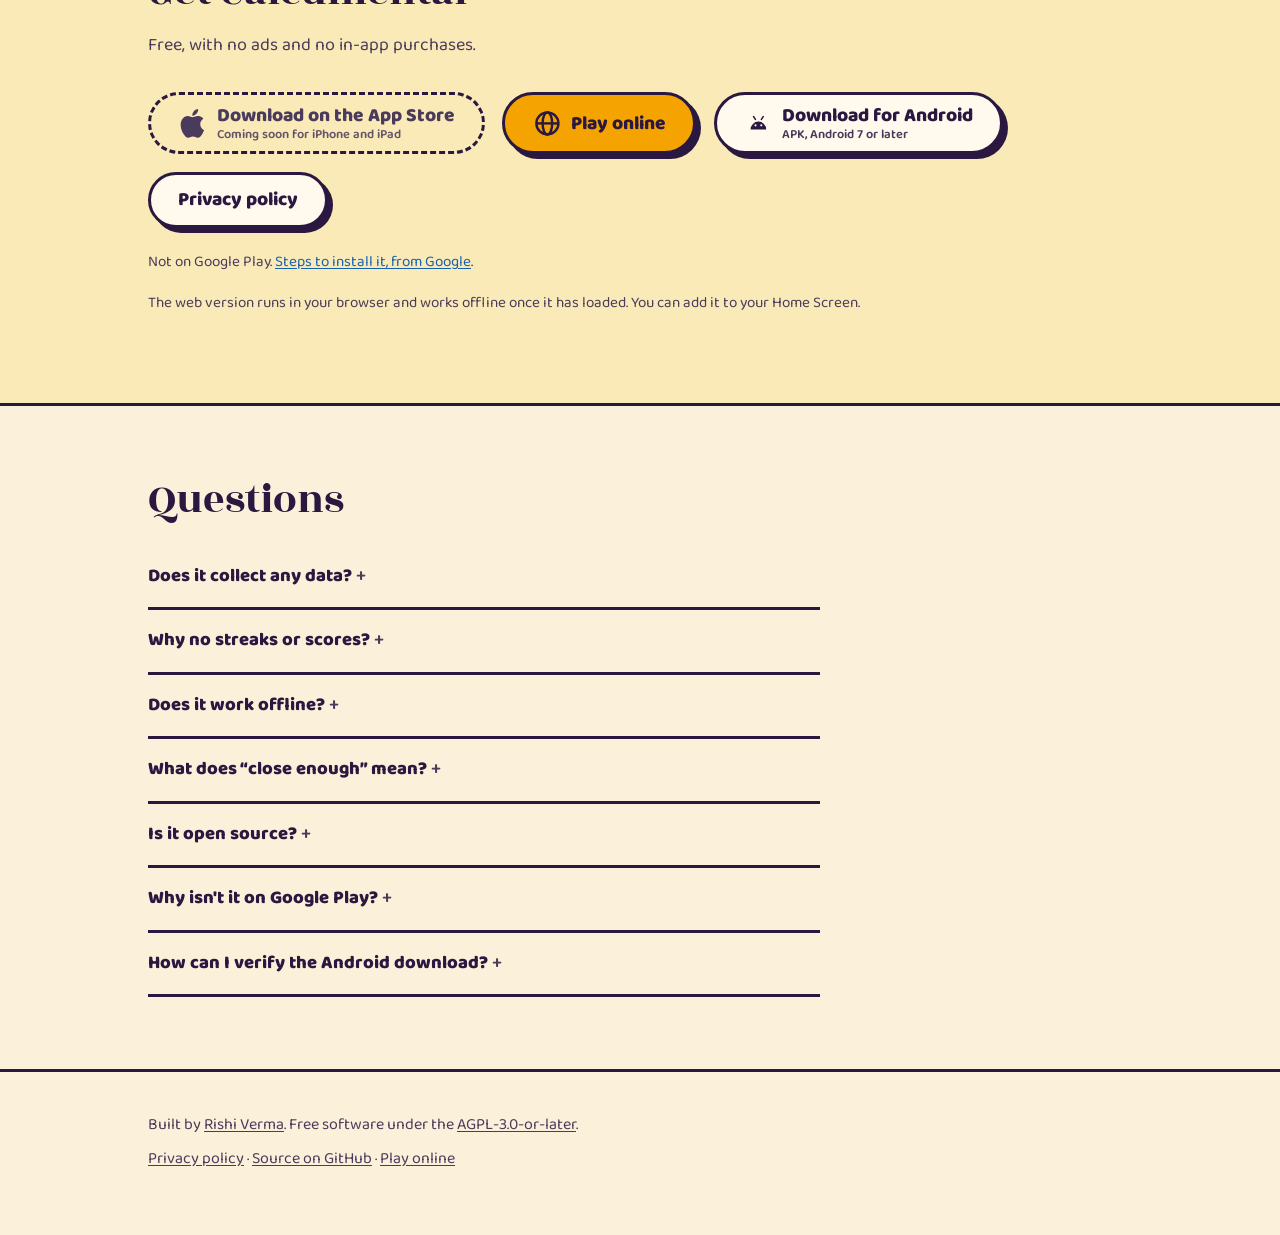
==== commit a89c72f6: "Make the Android verification FAQ two short numbered lists, linking Google's docs" ====
--- a/docs/index.html
+++ b/docs/index.html
@@ -136,7 +136,7 @@
           <details><summary>What does &ldquo;close enough&rdquo; mean?</summary><p>It&rsquo;s a way to practise estimating. Instead of needing the exact answer, anything within 5% of it counts (never less than 1 away).</p></details>
           <details><summary>Is it open source?</summary><p>Yes, under the AGPL-3.0-or-later. The code is on <a href="https://github.com/riverma/calcumental">GitHub</a>. Its fonts are under the SIL Open Font License.</p></details>
           <details><summary>Why isn't it on Google Play?</summary><p>Calcumental is free and open source, and Google Play asks new personal developer accounts to run a <a href="https://support.google.com/googleplay/android-developer/answer/14151465">closed test with at least 12 testers for 14 days</a> before an app can be published. That is a lot of overhead and too taxing for me to do for every release, so the Android version is a direct download instead. It is the same app, and the code is open for anyone to check.</p></details>
-          <details><summary>How can I check the Android download?</summary><p>Two ways. <strong>The file:</strong> each <a href="https://github.com/riverma/calcumental/releases/latest">release page</a> lists the SHA-256 checksum of the APK and has a <code>.sha256</code> file. Compare it with <code>shasum -a 256 Calcumental.apk</code> (or <code>certutil -hashfile Calcumental.apk SHA256</code> on Windows). <strong>The signer:</strong> every release is signed with the same key, so <code>apksigner verify --print-certs Calcumental.apk</code> should show this certificate SHA-256: <code>17:78:CE:35:14:1D:6C:39:BB:23:28:5E:2A:4E:E8:54:58:6F:D4:A5:F1:07:BB:58:92:09:F7:BC:75:07:57:B1</code>. If either differs, don&rsquo;t install it.</p></details>
+          <details><summary>How can I verify the Android download?</summary><p>Verifying is optional. Either check shows the file is the one I published, and doing both is best. Google explains how Android <a href="https://developer.android.com/studio/publish/app-signing">signs apps</a>.</p><p class="opt">Check the file</p><ol><li>Download <code>Calcumental.apk</code> from the <a href="https://github.com/riverma/calcumental/releases/latest">latest release</a>.</li><li>Get its SHA-256 checksum. On Mac or Linux, run <code>shasum -a 256 Calcumental.apk</code>. On Windows, run <code>certutil -hashfile Calcumental.apk SHA256</code>.</li><li>Check that it matches the checksum in the release notes.</li></ol><p class="opt">Check who signed it</p><ol><li>Get <a href="https://developer.android.com/tools/apksigner">apksigner</a>, which comes with the Android <a href="https://developer.android.com/tools/releases/build-tools">SDK Build-Tools</a>.</li><li>Run <code>apksigner verify --print-certs Calcumental.apk</code>.</li><li>Check that the &ldquo;certificate SHA-256 digest&rdquo; line shows <code>1778ce35141d6c39bb23285e2a4ee854586fd4a5f107bb589209f7bc750757b1</code>.</li></ol><p>If anything doesn&rsquo;t match, don&rsquo;t install it.</p></details>
         </div>
       </div>
     </section>
--- a/docs/style.css
+++ b/docs/style.css
@@ -217,3 +217,7 @@
 .hero .actions { gap: .9rem; }
 
 code { font-family: ui-monospace, SFMono-Regular, Menlo, monospace; font-size: .85em; background: var(--card); border: 1px solid var(--line); border-radius: .4em; padding: .05em .35em; overflow-wrap: anywhere; }
+
+.faq .opt { font-weight: 800; margin: 1rem 0 .2rem; color: var(--ink); }
+.faq ol { margin: .2rem 0 .6rem; padding-left: 1.4rem; color: var(--soft); }
+.faq li { margin: .35rem 0; }
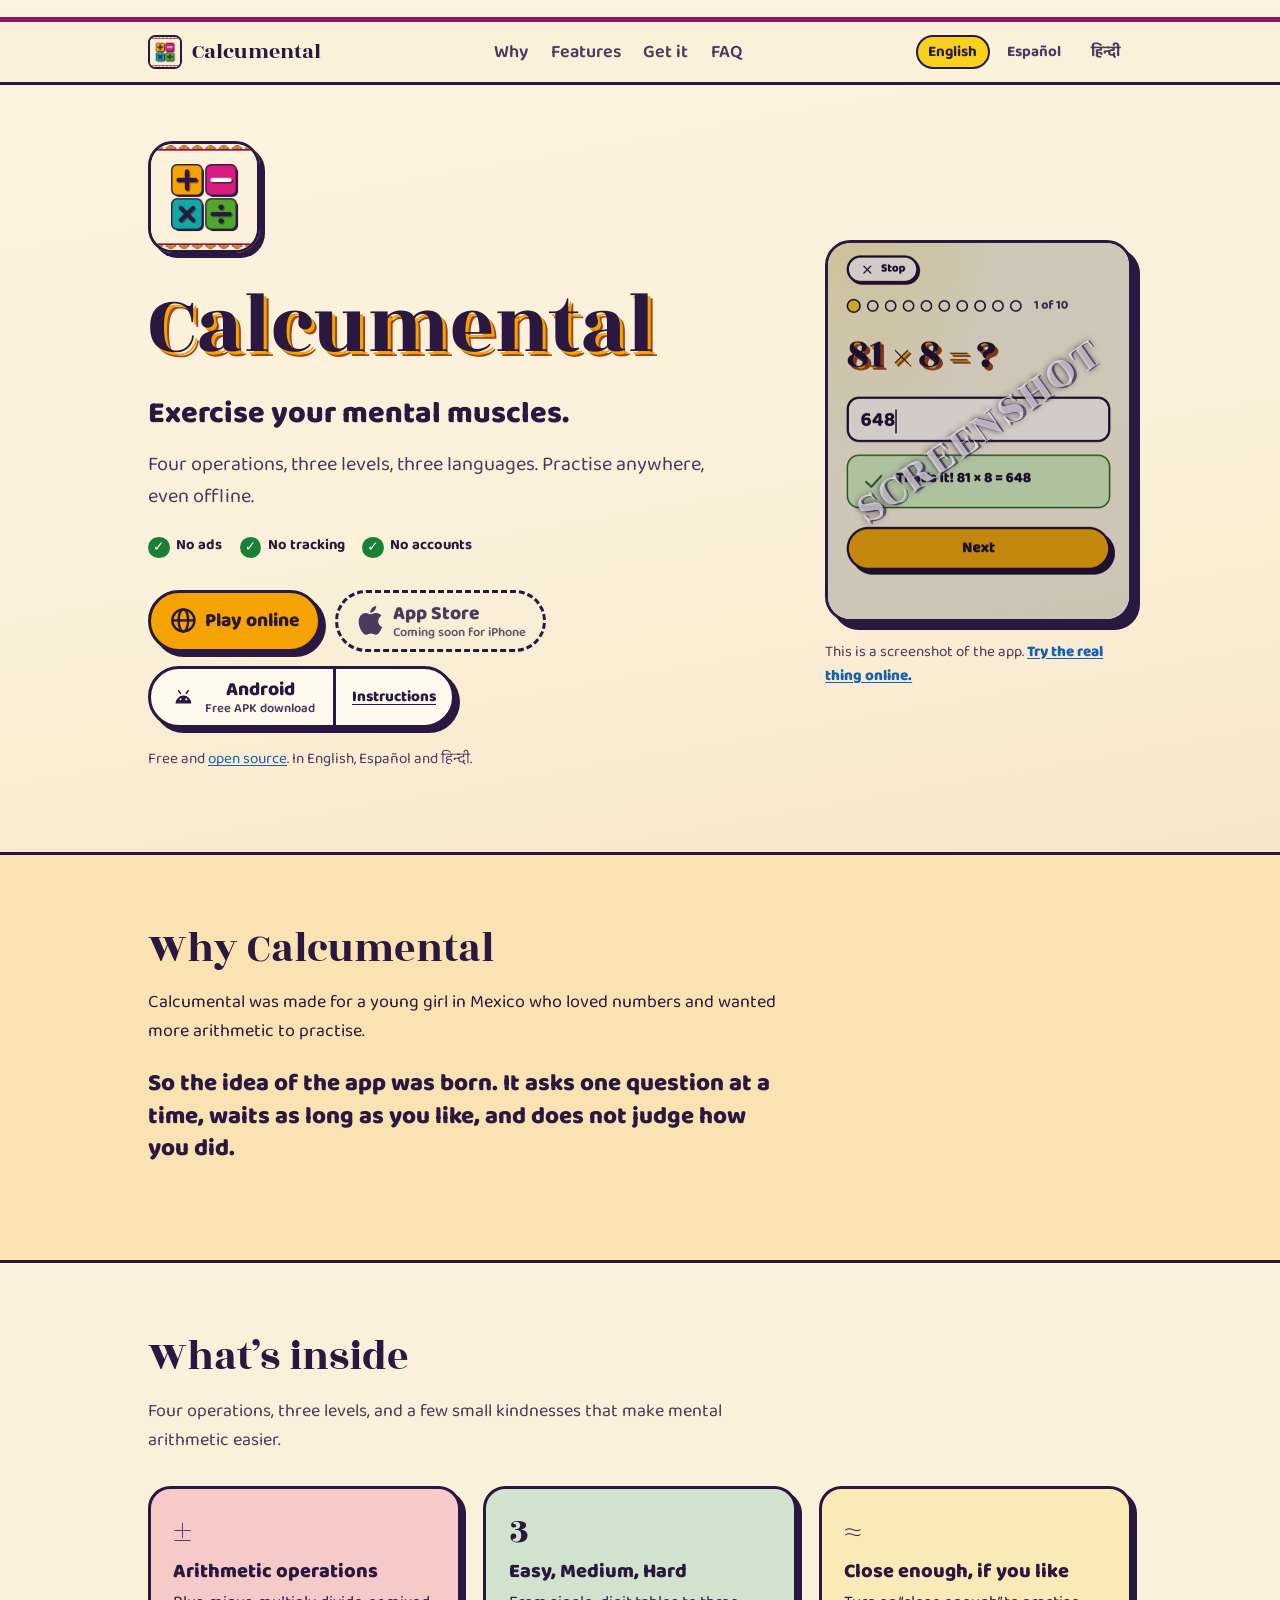
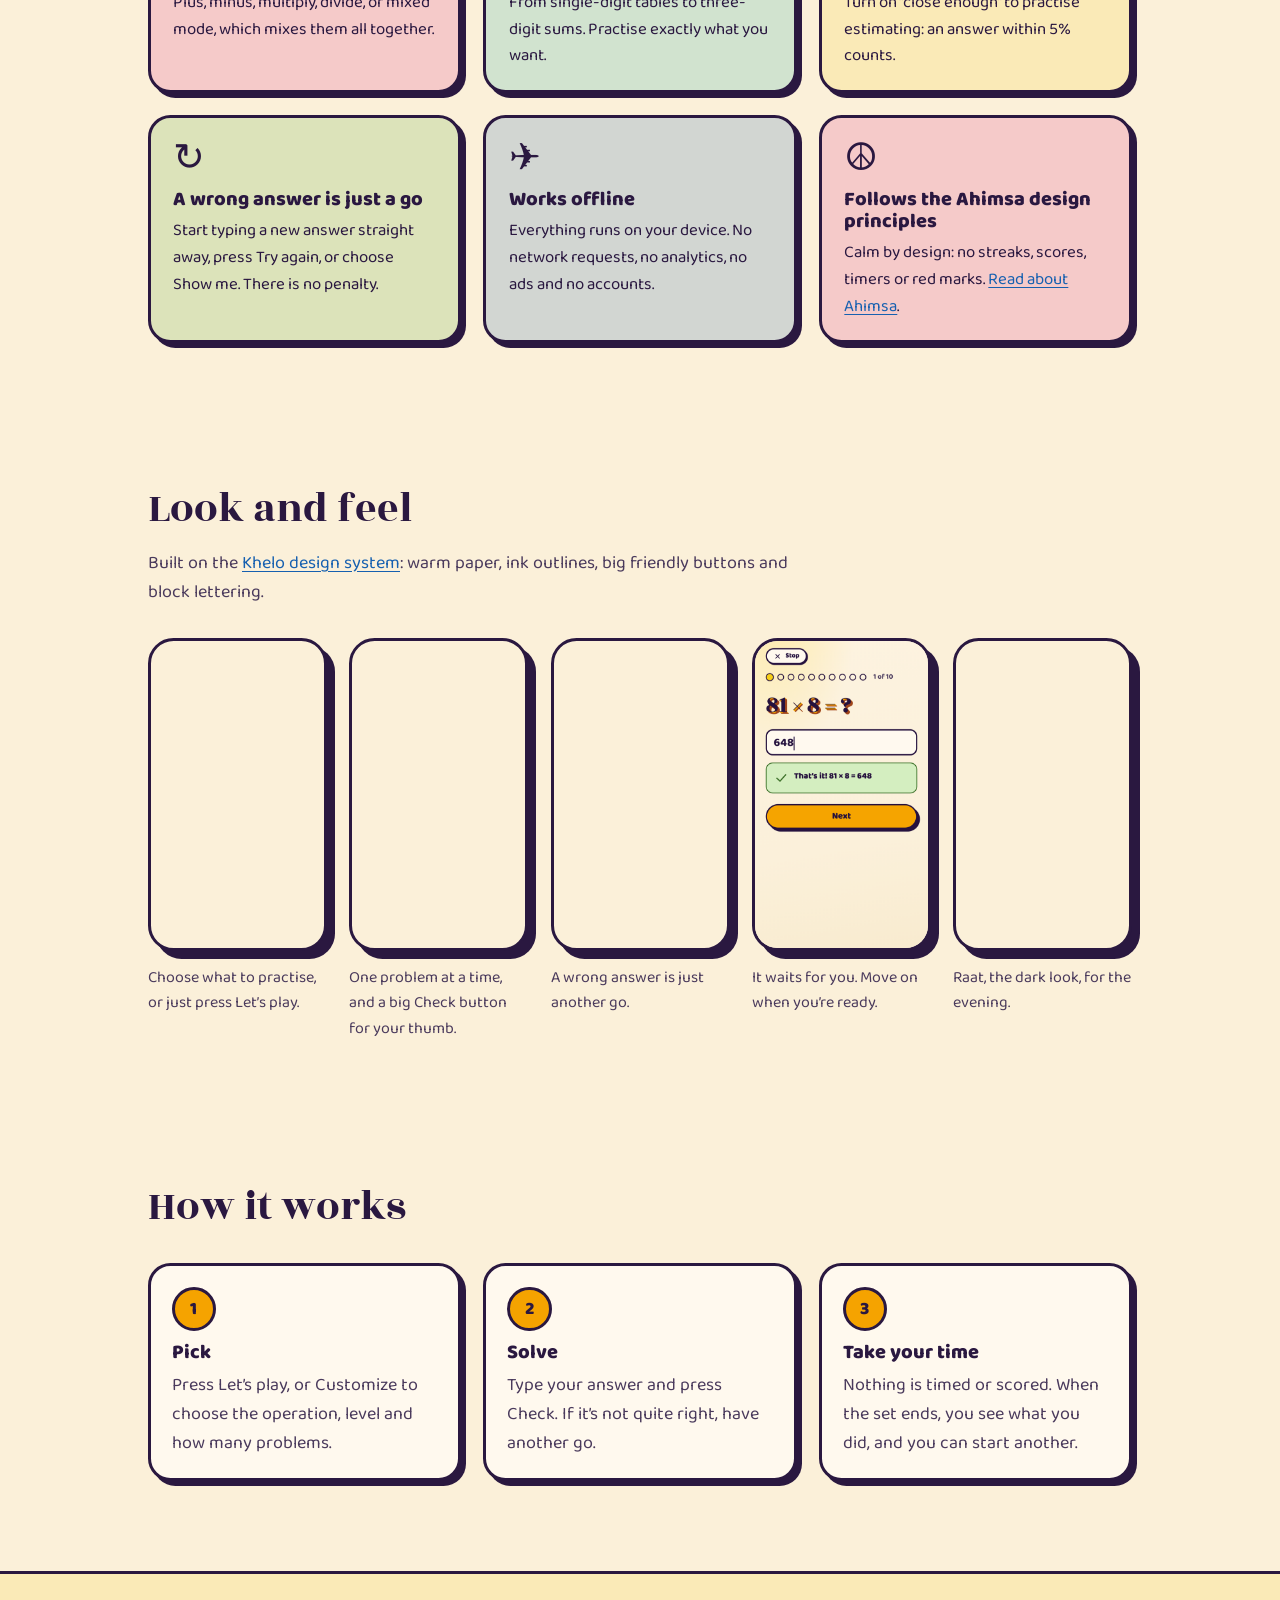
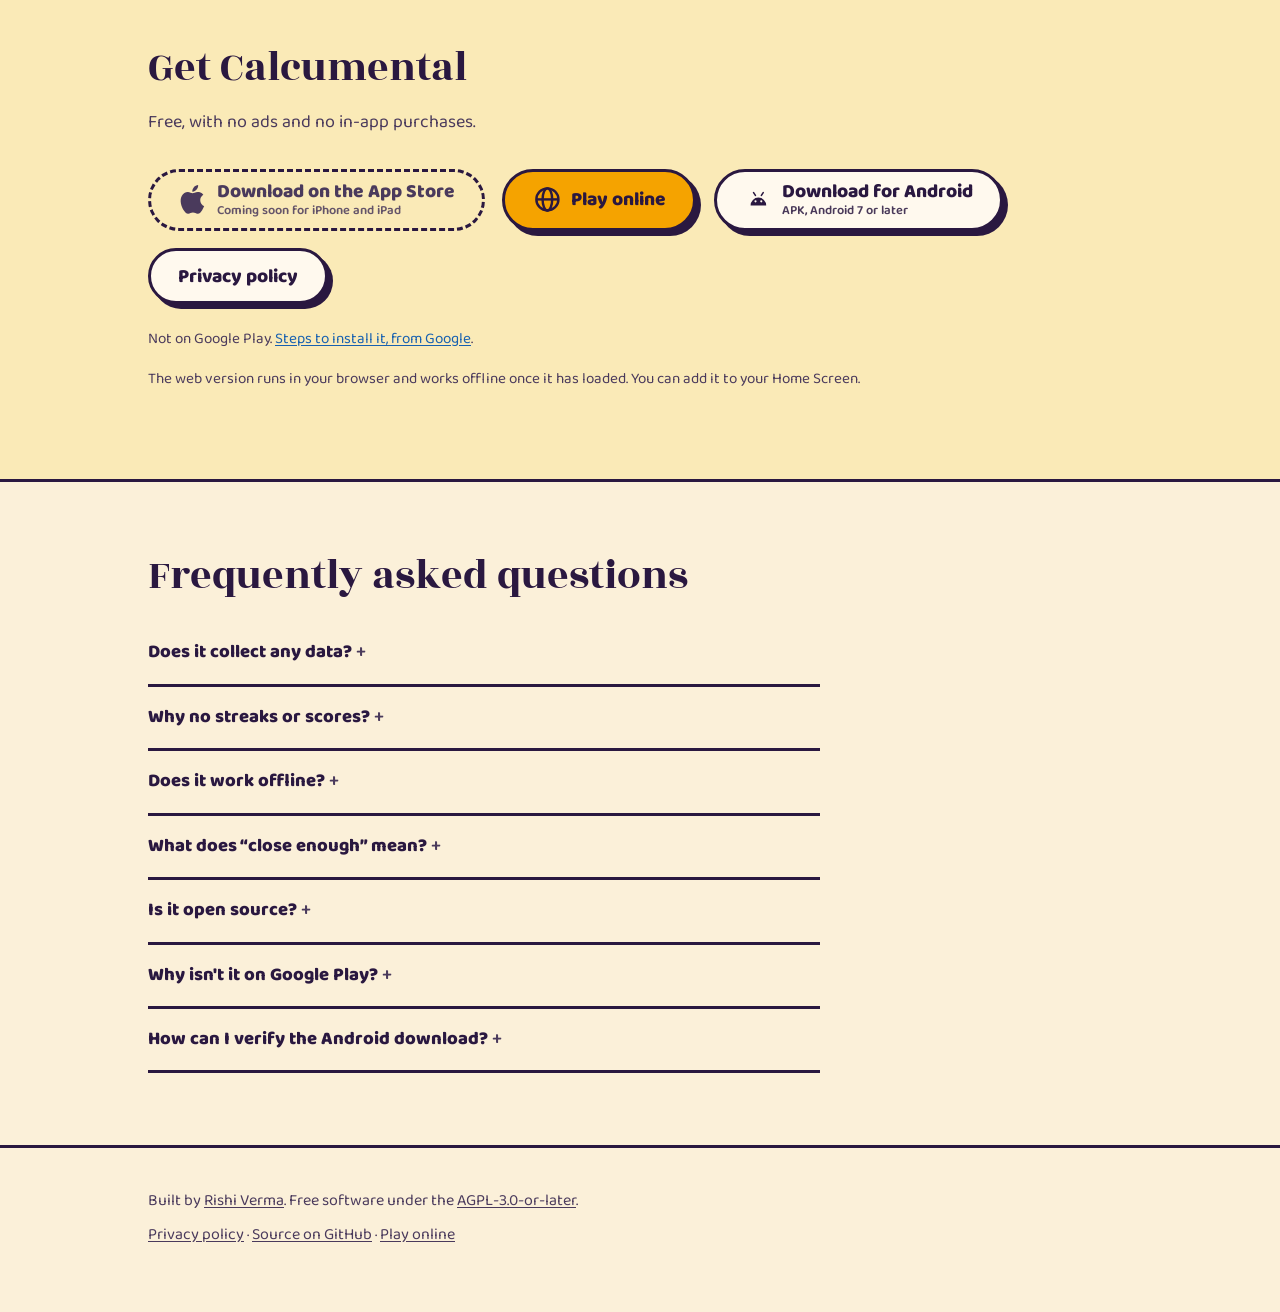
==== commit 6439d7f0: "Site: FAQ in the nav (replacing GitHub and Privacy), FAQ heading, Instructions link on the Android b" ====
--- a/docs/index.html
+++ b/docs/index.html
@@ -31,8 +31,7 @@
         <a href="#story">Why</a>
         <a href="#features">Features</a>
         <a href="#get">Get it</a>
-        <a href="privacy/">Privacy</a>
-        <a href="https://github.com/riverma/calcumental">GitHub</a>
+        <a href="#faq">FAQ</a>
       </nav>
       <div class="lang" role="navigation" aria-label="Language"><a href="./" lang="en" aria-current="page">English</a> <a href="es/" lang="es">Español</a> <a href="hi/" lang="hi">हिन्दी</a></div>
     </div>
@@ -50,7 +49,7 @@
           <div class="actions">
             <a class="btn btn-primary" href="play/"><svg viewBox="0 0 24 24" aria-hidden="true" focusable="false"><g fill="none" stroke="currentColor" stroke-width="2"><circle cx="12" cy="12" r="9.2"/><ellipse cx="12" cy="12" rx="4" ry="9.2"/><path d="M3 12h18"/></g></svg><span>Play online</span></a>
             <span class="btn" aria-disabled="true" role="link"><svg viewBox="0 0 24 24" aria-hidden="true" focusable="false" fill="currentColor"><path d="M12.152 6.896c-.948 0-2.415-1.078-3.96-1.04-2.04.027-3.91 1.183-4.961 3.014-2.117 3.675-.546 9.103 1.519 12.09 1.013 1.454 2.208 3.09 3.792 3.039 1.52-.065 2.09-.987 3.935-.987 1.831 0 2.35.987 3.96.948 1.637-.026 2.676-1.48 3.676-2.948 1.156-1.688 1.636-3.325 1.662-3.415-.039-.013-3.182-1.221-3.22-4.857-.026-3.04 2.48-4.494 2.597-4.559-1.429-2.09-3.623-2.324-4.39-2.376-2-.156-3.675 1.09-4.61 1.09zM15.53 3.83c.843-1.012 1.4-2.427 1.245-3.83-1.207.052-2.662.805-3.532 1.818-.78.896-1.454 2.338-1.273 3.714 1.338.104 2.715-.688 3.559-1.701"/></svg><span>App Store<small>Coming soon for iPhone</small></span></span>
-            <a class="btn" href="https://github.com/riverma/calcumental/releases/latest/download/Calcumental.apk"><svg viewBox="0 0 24 24" aria-hidden="true" focusable="false"><path fill="currentColor" fill-rule="evenodd" d="M5.5 17a6.5 6.5 0 0 1 13 0Z M10.5 13.6a.9.9 0 1 0-1.8 0 .9.9 0 0 0 1.8 0Z M15.3 13.6a.9.9 0 1 0-1.8 0 .9.9 0 0 0 1.8 0Z"/><path d="M8 6.4l1.5 2.3M16 6.4l-1.5 2.3" fill="none" stroke="currentColor" stroke-width="1.3" stroke-linecap="round"/></svg><span>Android<small>Free APK download</small></span></a>
+            <span class="btn split"><a class="main" href="https://github.com/riverma/calcumental/releases/latest/download/Calcumental.apk"><svg viewBox="0 0 24 24" aria-hidden="true" focusable="false"><path fill="currentColor" fill-rule="evenodd" d="M5.5 17a6.5 6.5 0 0 1 13 0Z M10.5 13.6a.9.9 0 1 0-1.8 0 .9.9 0 0 0 1.8 0Z M15.3 13.6a.9.9 0 1 0-1.8 0 .9.9 0 0 0 1.8 0Z"/><path d="M8 6.4l1.5 2.3M16 6.4l-1.5 2.3" fill="none" stroke="currentColor" stroke-width="1.3" stroke-linecap="round"/></svg><span>Android<small>Free APK download</small></span></a><a class="aux" href="https://android-developers.googleblog.com/2026/03/android-developer-verification.html">Instructions</a></span>
           </div>
           <p class="fine">Free and <a href="https://github.com/riverma/calcumental">open source</a>. In English, Español and हिन्दी.</p>
         </div>
@@ -128,7 +127,7 @@
 
     <section id="faq">
       <div class="wrap">
-        <h2>Questions</h2>
+        <h2>Frequently asked questions</h2>
         <div class="faq">
           <details><summary>Does it collect any data?</summary><p>No. There are no accounts, no analytics and no ads, and the app makes no network requests. It remembers only your choices (language, look, what to practise), on your own device. Read the <a href="privacy/#en">privacy policy</a>.</p></details>
           <details><summary>Why no streaks or scores?</summary><p>Calcumental is for practising without pressure. It never times you, ranks you or tells you how you compare, so the only person you&rsquo;re working with is you.</p></details>
@@ -136,7 +135,7 @@
           <details><summary>What does &ldquo;close enough&rdquo; mean?</summary><p>It&rsquo;s a way to practise estimating. Instead of needing the exact answer, anything within 5% of it counts (never less than 1 away).</p></details>
           <details><summary>Is it open source?</summary><p>Yes, under the AGPL-3.0-or-later. The code is on <a href="https://github.com/riverma/calcumental">GitHub</a>. Its fonts are under the SIL Open Font License.</p></details>
           <details><summary>Why isn't it on Google Play?</summary><p>Calcumental is free and open source, and Google Play asks new personal developer accounts to run a <a href="https://support.google.com/googleplay/android-developer/answer/14151465">closed test with at least 12 testers for 14 days</a> before an app can be published. That is a lot of overhead and too taxing for me to do for every release, so the Android version is a direct download instead. It is the same app, and the code is open for anyone to check.</p></details>
-          <details><summary>How can I verify the Android download?</summary><p>Verifying is optional. Either check shows the file is the one I published, and doing both is best. Google explains how Android <a href="https://developer.android.com/studio/publish/app-signing">signs apps</a>.</p><p class="opt">Check the file</p><ol><li>Download <code>Calcumental.apk</code> from the <a href="https://github.com/riverma/calcumental/releases/latest">latest release</a>.</li><li>Get its SHA-256 checksum. On Mac or Linux, run <code>shasum -a 256 Calcumental.apk</code>. On Windows, run <code>certutil -hashfile Calcumental.apk SHA256</code>.</li><li>Check that it matches the checksum in the release notes.</li></ol><p class="opt">Check who signed it</p><ol><li>Get <a href="https://developer.android.com/tools/apksigner">apksigner</a>, which comes with the Android <a href="https://developer.android.com/tools/releases/build-tools">SDK Build-Tools</a>.</li><li>Run <code>apksigner verify --print-certs Calcumental.apk</code>.</li><li>Check that the &ldquo;certificate SHA-256 digest&rdquo; line shows <code>1778ce35141d6c39bb23285e2a4ee854586fd4a5f107bb589209f7bc750757b1</code>.</li></ol><p>If anything doesn&rsquo;t match, don&rsquo;t install it.</p></details>
+          <details><summary>How can I verify the Android download?</summary><p>Verifying is optional. Either check shows the file is the one published, and doing both is best. Google explains how Android <a href="https://developer.android.com/studio/publish/app-signing">signs apps</a>.</p><p class="opt">Check the file</p><ol><li>Download <code>Calcumental.apk</code> from the <a href="https://github.com/riverma/calcumental/releases/latest">latest release</a>.</li><li>Get its SHA-256 checksum. On Mac or Linux, run <code>shasum -a 256 Calcumental.apk</code>. On Windows, run <code>certutil -hashfile Calcumental.apk SHA256</code>.</li><li>Check that it matches the checksum in the release notes.</li></ol><p class="opt">Check who signed it</p><ol><li>Get <a href="https://developer.android.com/tools/apksigner">apksigner</a>, which comes with the Android <a href="https://developer.android.com/tools/releases/build-tools">SDK Build-Tools</a>.</li><li>Run <code>apksigner verify --print-certs Calcumental.apk</code>.</li><li>Check that the &ldquo;certificate SHA-256 digest&rdquo; line shows <code>1778ce35141d6c39bb23285e2a4ee854586fd4a5f107bb589209f7bc750757b1</code>.</li></ol><p>If anything doesn&rsquo;t match, don&rsquo;t install it.</p></details>
         </div>
       </div>
     </section>
--- a/docs/style.css
+++ b/docs/style.css
@@ -221,3 +221,10 @@
 .faq .opt { font-weight: 800; margin: 1rem 0 .2rem; color: var(--ink); }
 .faq ol { margin: .2rem 0 .6rem; padding-left: 1.4rem; color: var(--soft); }
 .faq li { margin: .35rem 0; }
+
+/* One pill, two links: the download, and Google's install steps. */
+.btn.split { padding: 0; gap: 0; overflow: hidden; }
+.btn.split a { display: inline-flex; align-items: center; gap: .5rem; color: inherit; text-decoration: none; padding: .55rem 1.1rem; min-height: 3.5rem; }
+.btn.split a.aux { font-size: .95rem; border-left: 3px solid var(--line); padding-inline: 1rem; text-decoration: underline; text-underline-offset: .2em; }
+.btn.split a:hover, .btn.split a:focus-visible { background: var(--primary); color: var(--on-primary); }
+.btn.split:hover { transform: none; box-shadow: 5px 5px 0 var(--shadow-ink); }
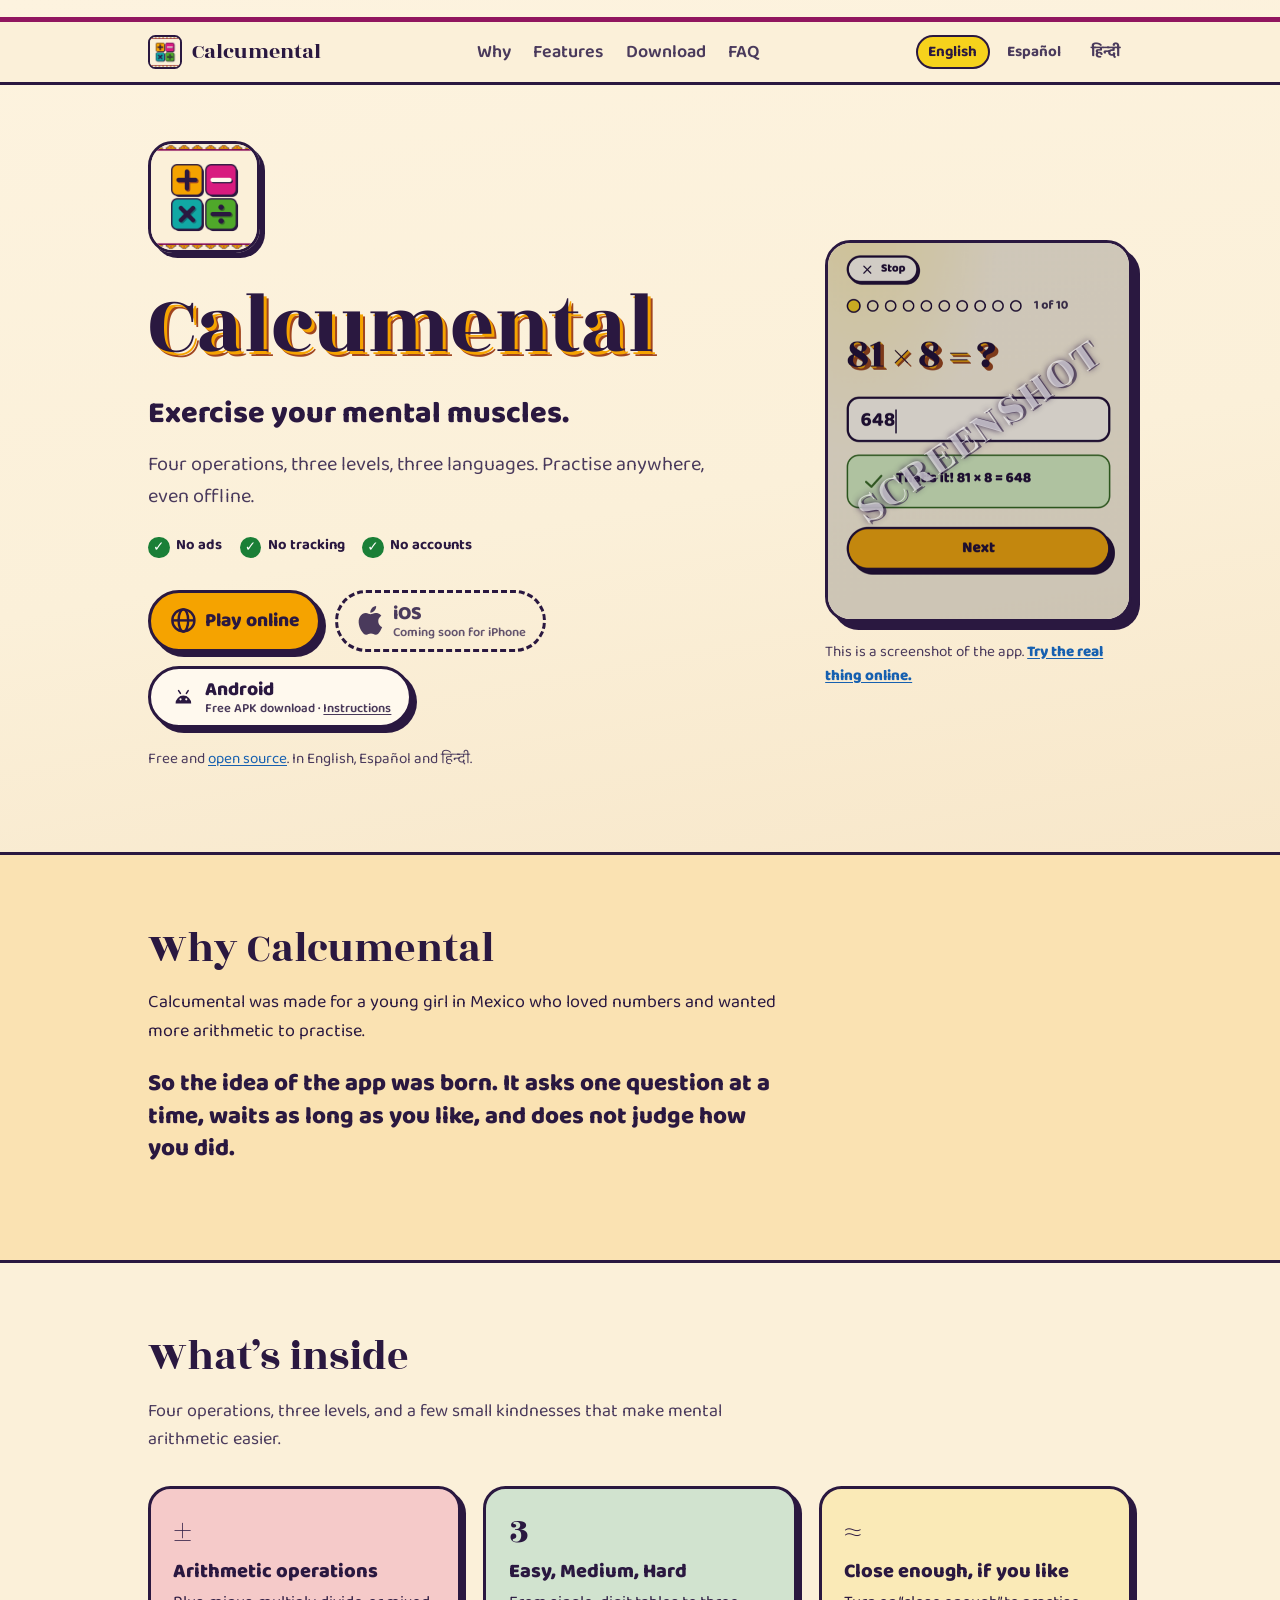
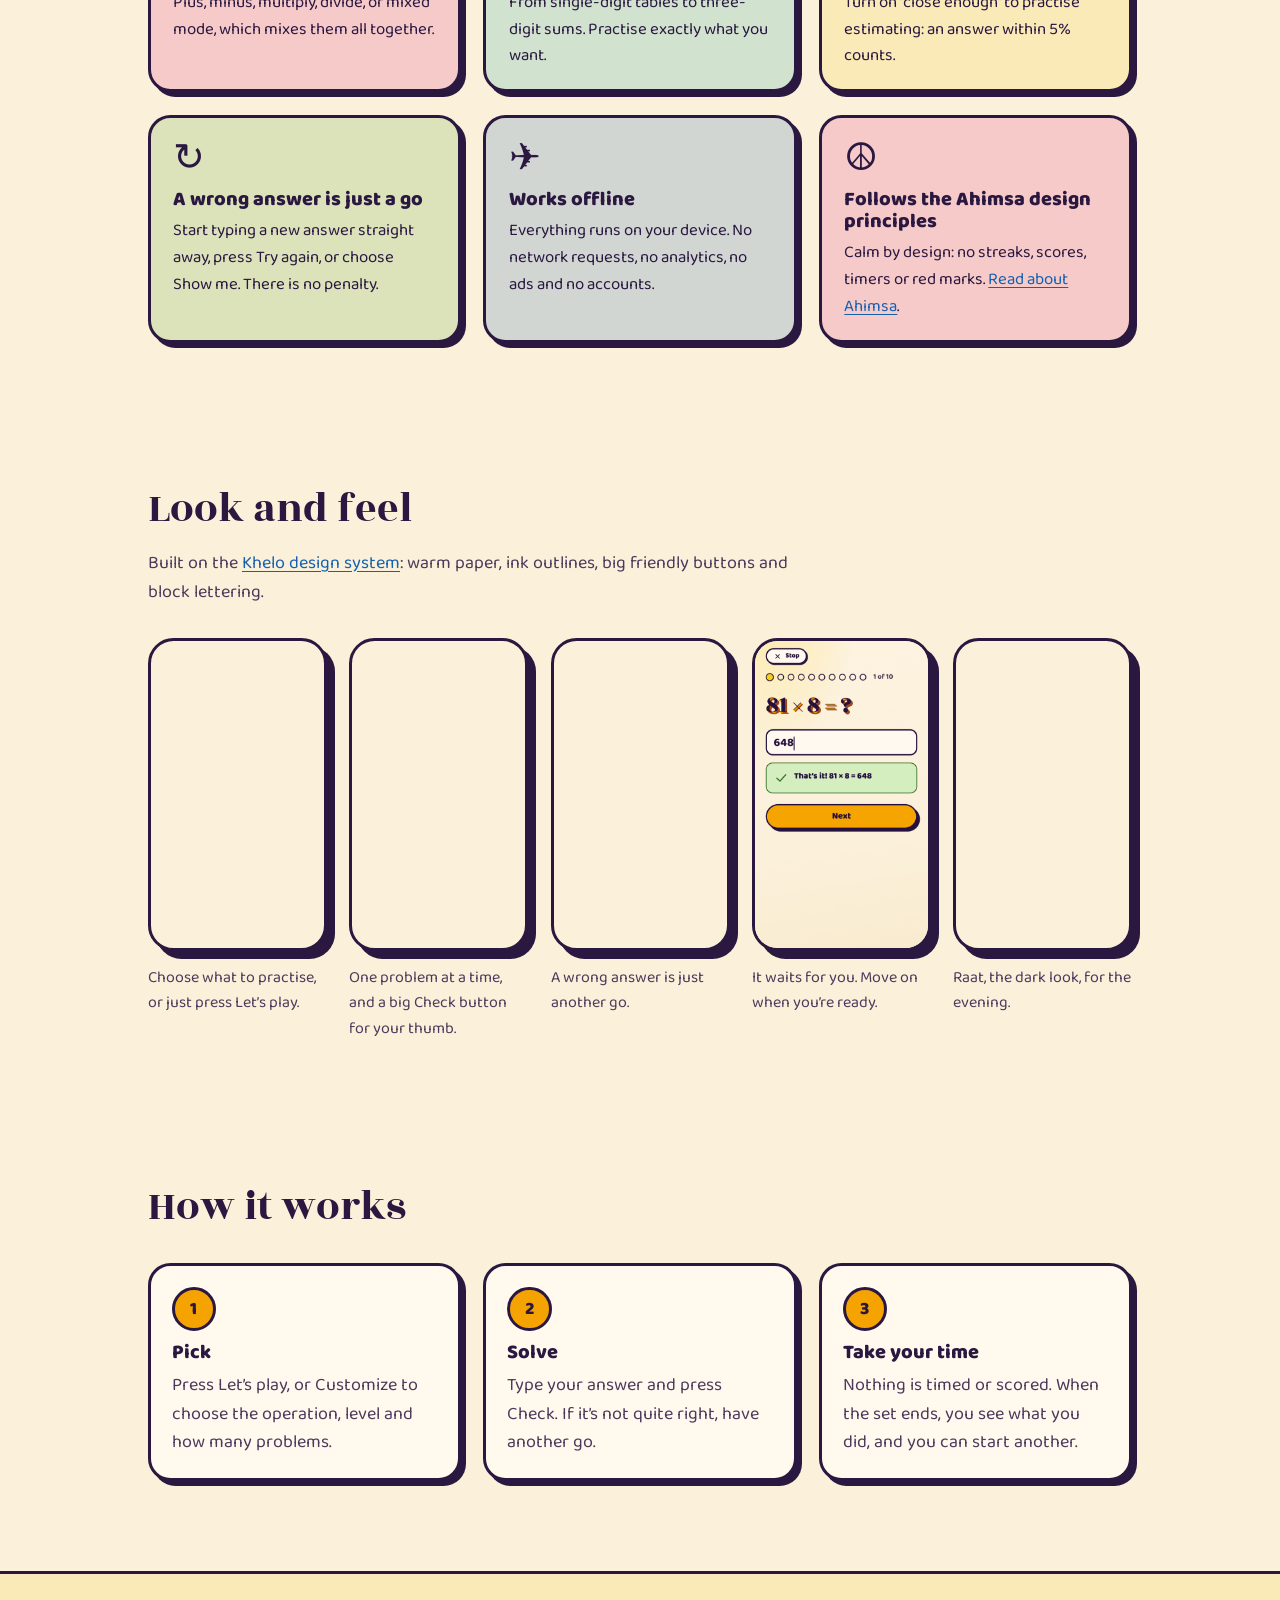
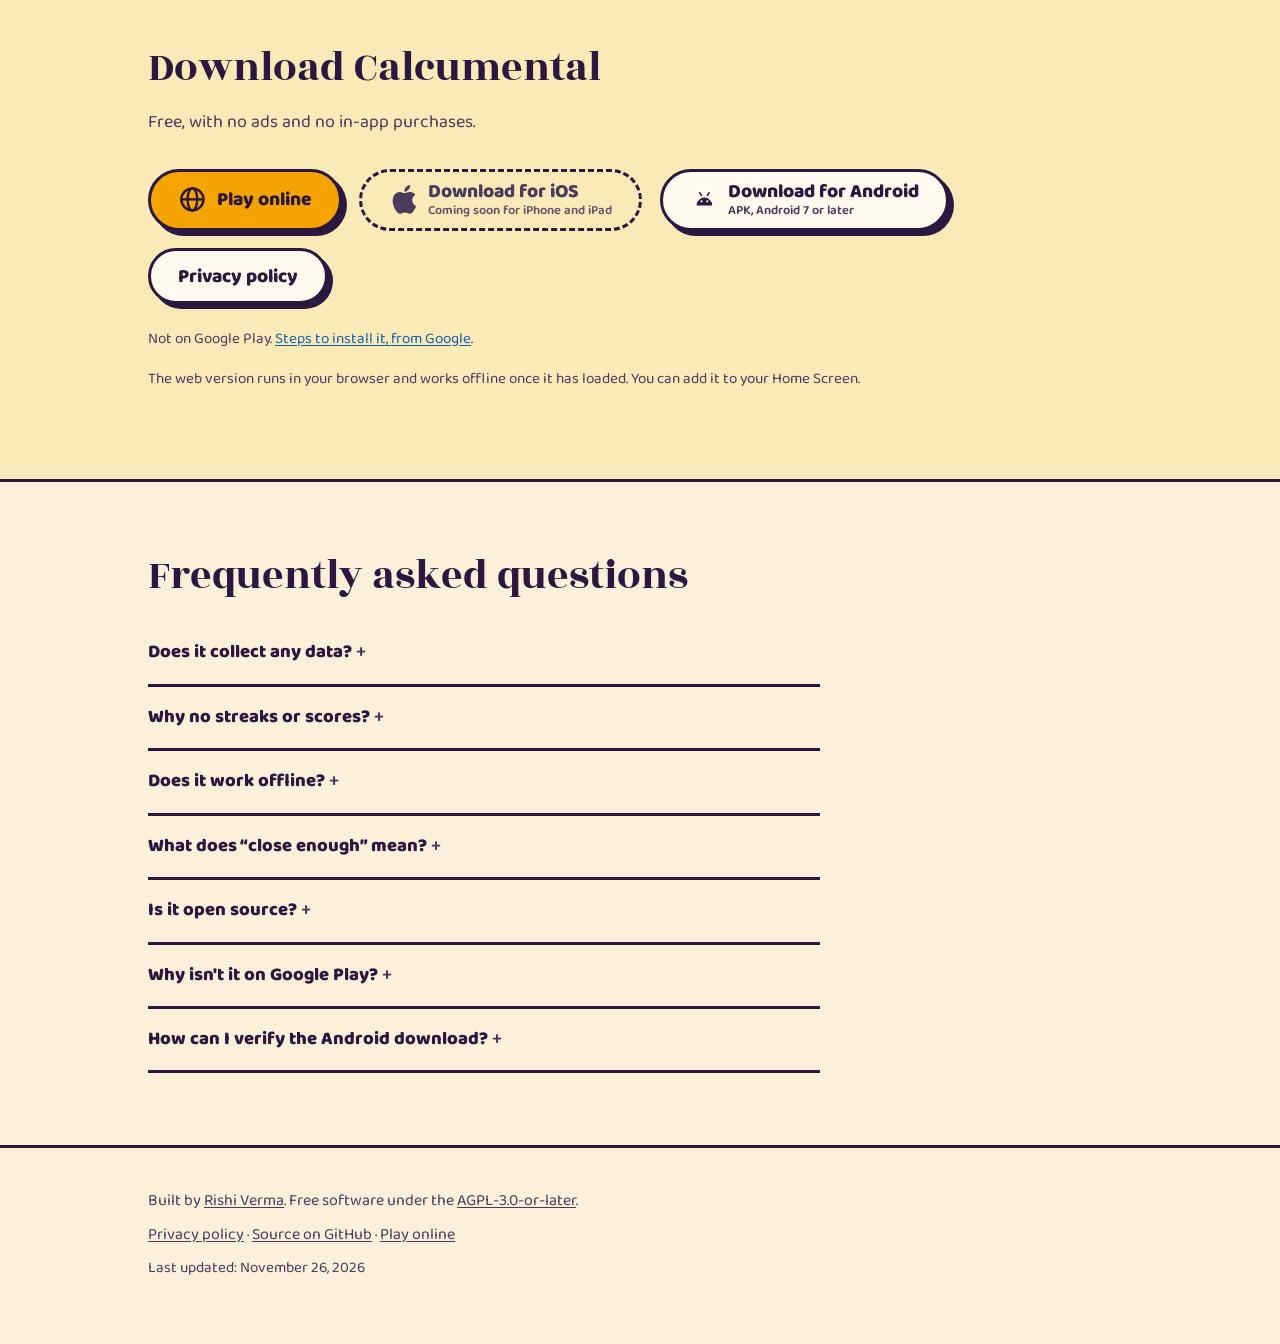
==== commit 1ed82c03: "Site: Download in the nav and heading, Play online first, iOS wording, inline Instructions link on t" ====
--- a/docs/index.html
+++ b/docs/index.html
@@ -30,7 +30,7 @@
       <nav aria-label="Sections">
         <a href="#story">Why</a>
         <a href="#features">Features</a>
-        <a href="#get">Get it</a>
+        <a href="#get">Download</a>
         <a href="#faq">FAQ</a>
       </nav>
       <div class="lang" role="navigation" aria-label="Language"><a href="./" lang="en" aria-current="page">English</a> <a href="es/" lang="es">Español</a> <a href="hi/" lang="hi">हिन्दी</a></div>
@@ -48,8 +48,8 @@
           <ul class="checks inline"><li>No ads</li><li>No tracking</li><li>No accounts</li></ul>
           <div class="actions">
             <a class="btn btn-primary" href="play/"><svg viewBox="0 0 24 24" aria-hidden="true" focusable="false"><g fill="none" stroke="currentColor" stroke-width="2"><circle cx="12" cy="12" r="9.2"/><ellipse cx="12" cy="12" rx="4" ry="9.2"/><path d="M3 12h18"/></g></svg><span>Play online</span></a>
-            <span class="btn" aria-disabled="true" role="link"><svg viewBox="0 0 24 24" aria-hidden="true" focusable="false" fill="currentColor"><path d="M12.152 6.896c-.948 0-2.415-1.078-3.96-1.04-2.04.027-3.91 1.183-4.961 3.014-2.117 3.675-.546 9.103 1.519 12.09 1.013 1.454 2.208 3.09 3.792 3.039 1.52-.065 2.09-.987 3.935-.987 1.831 0 2.35.987 3.96.948 1.637-.026 2.676-1.48 3.676-2.948 1.156-1.688 1.636-3.325 1.662-3.415-.039-.013-3.182-1.221-3.22-4.857-.026-3.04 2.48-4.494 2.597-4.559-1.429-2.09-3.623-2.324-4.39-2.376-2-.156-3.675 1.09-4.61 1.09zM15.53 3.83c.843-1.012 1.4-2.427 1.245-3.83-1.207.052-2.662.805-3.532 1.818-.78.896-1.454 2.338-1.273 3.714 1.338.104 2.715-.688 3.559-1.701"/></svg><span>App Store<small>Coming soon for iPhone</small></span></span>
-            <span class="btn split"><a class="main" href="https://github.com/riverma/calcumental/releases/latest/download/Calcumental.apk"><svg viewBox="0 0 24 24" aria-hidden="true" focusable="false"><path fill="currentColor" fill-rule="evenodd" d="M5.5 17a6.5 6.5 0 0 1 13 0Z M10.5 13.6a.9.9 0 1 0-1.8 0 .9.9 0 0 0 1.8 0Z M15.3 13.6a.9.9 0 1 0-1.8 0 .9.9 0 0 0 1.8 0Z"/><path d="M8 6.4l1.5 2.3M16 6.4l-1.5 2.3" fill="none" stroke="currentColor" stroke-width="1.3" stroke-linecap="round"/></svg><span>Android<small>Free APK download</small></span></a><a class="aux" href="https://android-developers.googleblog.com/2026/03/android-developer-verification.html">Instructions</a></span>
+            <span class="btn" aria-disabled="true" role="link"><svg viewBox="0 0 24 24" aria-hidden="true" focusable="false" fill="currentColor"><path d="M12.152 6.896c-.948 0-2.415-1.078-3.96-1.04-2.04.027-3.91 1.183-4.961 3.014-2.117 3.675-.546 9.103 1.519 12.09 1.013 1.454 2.208 3.09 3.792 3.039 1.52-.065 2.09-.987 3.935-.987 1.831 0 2.35.987 3.96.948 1.637-.026 2.676-1.48 3.676-2.948 1.156-1.688 1.636-3.325 1.662-3.415-.039-.013-3.182-1.221-3.22-4.857-.026-3.04 2.48-4.494 2.597-4.559-1.429-2.09-3.623-2.324-4.39-2.376-2-.156-3.675 1.09-4.61 1.09zM15.53 3.83c.843-1.012 1.4-2.427 1.245-3.83-1.207.052-2.662.805-3.532 1.818-.78.896-1.454 2.338-1.273 3.714 1.338.104 2.715-.688 3.559-1.701"/></svg><span>iOS<small>Coming soon for iPhone</small></span></span>
+            <span class="btn android"><span class="ic"><svg viewBox="0 0 24 24" aria-hidden="true" focusable="false"><path fill="currentColor" fill-rule="evenodd" d="M5.5 17a6.5 6.5 0 0 1 13 0Z M10.5 13.6a.9.9 0 1 0-1.8 0 .9.9 0 0 0 1.8 0Z M15.3 13.6a.9.9 0 1 0-1.8 0 .9.9 0 0 0 1.8 0Z"/><path d="M8 6.4l1.5 2.3M16 6.4l-1.5 2.3" fill="none" stroke="currentColor" stroke-width="1.3" stroke-linecap="round"/></svg></span><span><a class="stretch" href="https://github.com/riverma/calcumental/releases/latest/download/Calcumental.apk">Android</a><small>Free APK download &middot; <a class="inst" href="https://android-developers.googleblog.com/2026/03/android-developer-verification.html">Instructions</a></small></span></span>
           </div>
           <p class="fine">Free and <a href="https://github.com/riverma/calcumental">open source</a>. In English, Español and हिन्दी.</p>
         </div>
@@ -112,11 +112,11 @@
 
     <section id="get" class="get">
       <div class="wrap">
-        <h2>Get Calcumental</h2>
+        <h2>Download Calcumental</h2>
         <p class="soft narrow">Free, with no ads and no in-app purchases.</p>
         <div class="actions">
-          <span class="btn" aria-disabled="true" role="link"><svg viewBox="0 0 24 24" aria-hidden="true" focusable="false" fill="currentColor"><path d="M12.152 6.896c-.948 0-2.415-1.078-3.96-1.04-2.04.027-3.91 1.183-4.961 3.014-2.117 3.675-.546 9.103 1.519 12.09 1.013 1.454 2.208 3.09 3.792 3.039 1.52-.065 2.09-.987 3.935-.987 1.831 0 2.35.987 3.96.948 1.637-.026 2.676-1.48 3.676-2.948 1.156-1.688 1.636-3.325 1.662-3.415-.039-.013-3.182-1.221-3.22-4.857-.026-3.04 2.48-4.494 2.597-4.559-1.429-2.09-3.623-2.324-4.39-2.376-2-.156-3.675 1.09-4.61 1.09zM15.53 3.83c.843-1.012 1.4-2.427 1.245-3.83-1.207.052-2.662.805-3.532 1.818-.78.896-1.454 2.338-1.273 3.714 1.338.104 2.715-.688 3.559-1.701"/></svg><span>Download on the App Store<small>Coming soon for iPhone and iPad</small></span></span>
           <a class="btn btn-primary" href="play/"><svg viewBox="0 0 24 24" aria-hidden="true" focusable="false"><g fill="none" stroke="currentColor" stroke-width="2"><circle cx="12" cy="12" r="9.2"/><ellipse cx="12" cy="12" rx="4" ry="9.2"/><path d="M3 12h18"/></g></svg><span>Play online</span></a>
+          <span class="btn" aria-disabled="true" role="link"><svg viewBox="0 0 24 24" aria-hidden="true" focusable="false" fill="currentColor"><path d="M12.152 6.896c-.948 0-2.415-1.078-3.96-1.04-2.04.027-3.91 1.183-4.961 3.014-2.117 3.675-.546 9.103 1.519 12.09 1.013 1.454 2.208 3.09 3.792 3.039 1.52-.065 2.09-.987 3.935-.987 1.831 0 2.35.987 3.96.948 1.637-.026 2.676-1.48 3.676-2.948 1.156-1.688 1.636-3.325 1.662-3.415-.039-.013-3.182-1.221-3.22-4.857-.026-3.04 2.48-4.494 2.597-4.559-1.429-2.09-3.623-2.324-4.39-2.376-2-.156-3.675 1.09-4.61 1.09zM15.53 3.83c.843-1.012 1.4-2.427 1.245-3.83-1.207.052-2.662.805-3.532 1.818-.78.896-1.454 2.338-1.273 3.714 1.338.104 2.715-.688 3.559-1.701"/></svg><span>Download for iOS<small>Coming soon for iPhone and iPad</small></span></span>
           <a class="btn" href="https://github.com/riverma/calcumental/releases/latest/download/Calcumental.apk"><svg viewBox="0 0 24 24" aria-hidden="true" focusable="false"><path fill="currentColor" fill-rule="evenodd" d="M5.5 17a6.5 6.5 0 0 1 13 0Z M10.5 13.6a.9.9 0 1 0-1.8 0 .9.9 0 0 0 1.8 0Z M15.3 13.6a.9.9 0 1 0-1.8 0 .9.9 0 0 0 1.8 0Z"/><path d="M8 6.4l1.5 2.3M16 6.4l-1.5 2.3" fill="none" stroke="currentColor" stroke-width="1.3" stroke-linecap="round"/></svg><span>Download for Android<small>APK, Android 7 or later</small></span></a>
           <a class="btn" href="privacy/#en">Privacy policy</a>
         </div>
@@ -145,6 +145,7 @@
     <div class="wrap">
       <p>Built by <a href="https://riverma.com">Rishi Verma</a>. Free software under the <a href="https://www.gnu.org/licenses/agpl-3.0.html">AGPL-3.0-or-later</a>.</p>
       <p><a href="privacy/#en">Privacy policy</a> · <a href="https://github.com/riverma/calcumental">Source on GitHub</a> · <a href="play/">Play online</a></p>
+      <p class="fine">Last updated: <time datetime="2026-11-26">November 26, 2026</time></p>
     </div>
   </footer>
 </body>
--- a/docs/style.css
+++ b/docs/style.css
@@ -222,9 +222,10 @@
 .faq ol { margin: .2rem 0 .6rem; padding-left: 1.4rem; color: var(--soft); }
 .faq li { margin: .35rem 0; }
 
-/* One pill, two links: the download, and Google's install steps. */
-.btn.split { padding: 0; gap: 0; overflow: hidden; }
-.btn.split a { display: inline-flex; align-items: center; gap: .5rem; color: inherit; text-decoration: none; padding: .55rem 1.1rem; min-height: 3.5rem; }
-.btn.split a.aux { font-size: .95rem; border-left: 3px solid var(--line); padding-inline: 1rem; text-decoration: underline; text-underline-offset: .2em; }
-.btn.split a:hover, .btn.split a:focus-visible { background: var(--primary); color: var(--on-primary); }
-.btn.split:hover { transform: none; box-shadow: 5px 5px 0 var(--shadow-ink); }
+/* The Android pill: the whole pill downloads, and "Instructions" is its own link on the small line. */
+.btn.android { position: relative; }
+.btn.android .ic { display: inline-flex; }
+.btn.android a { color: inherit; text-decoration: none; }
+.btn.android a.stretch::after { content: ""; position: absolute; inset: 0; border-radius: 999px; }
+.btn.android a.inst { position: relative; z-index: 1; text-decoration: underline; text-underline-offset: .15em; }
+.btn.android:hover { transform: translate(-1px, -1px); box-shadow: 6px 6px 0 var(--shadow-ink); }
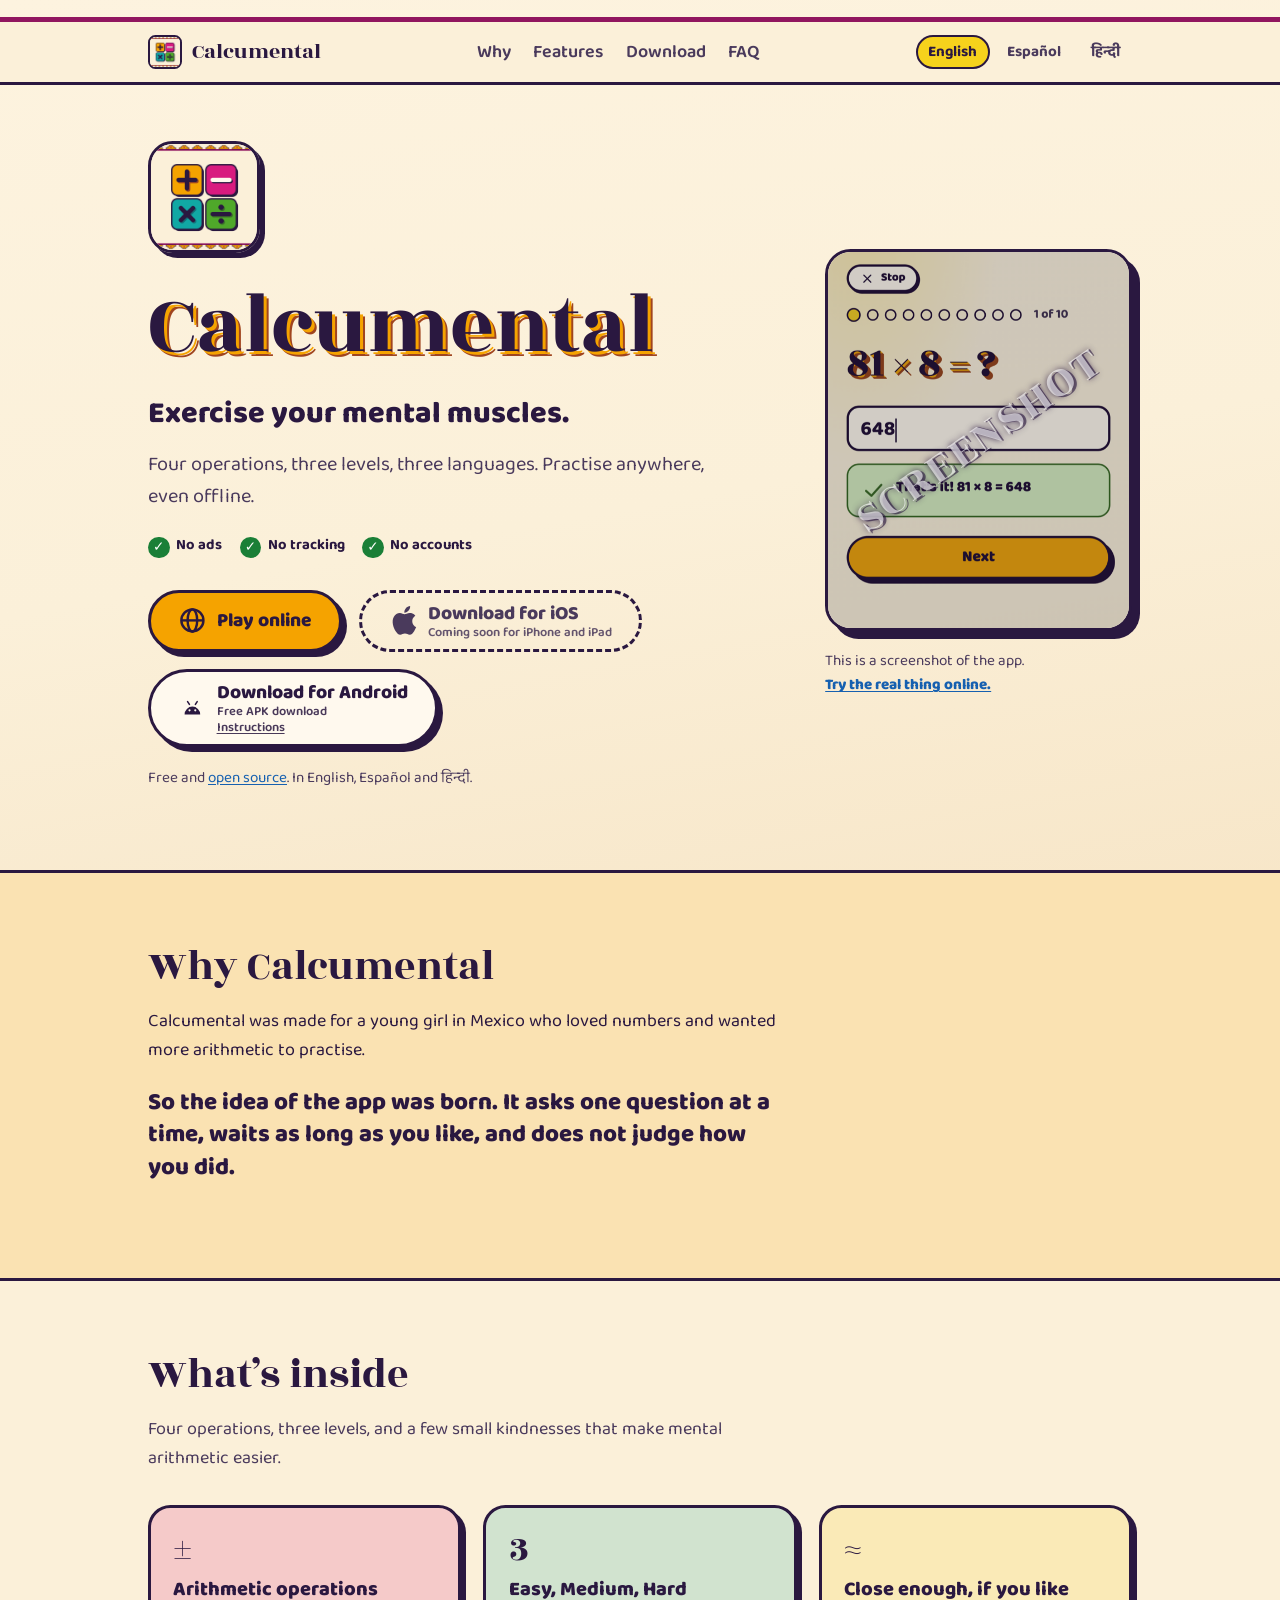
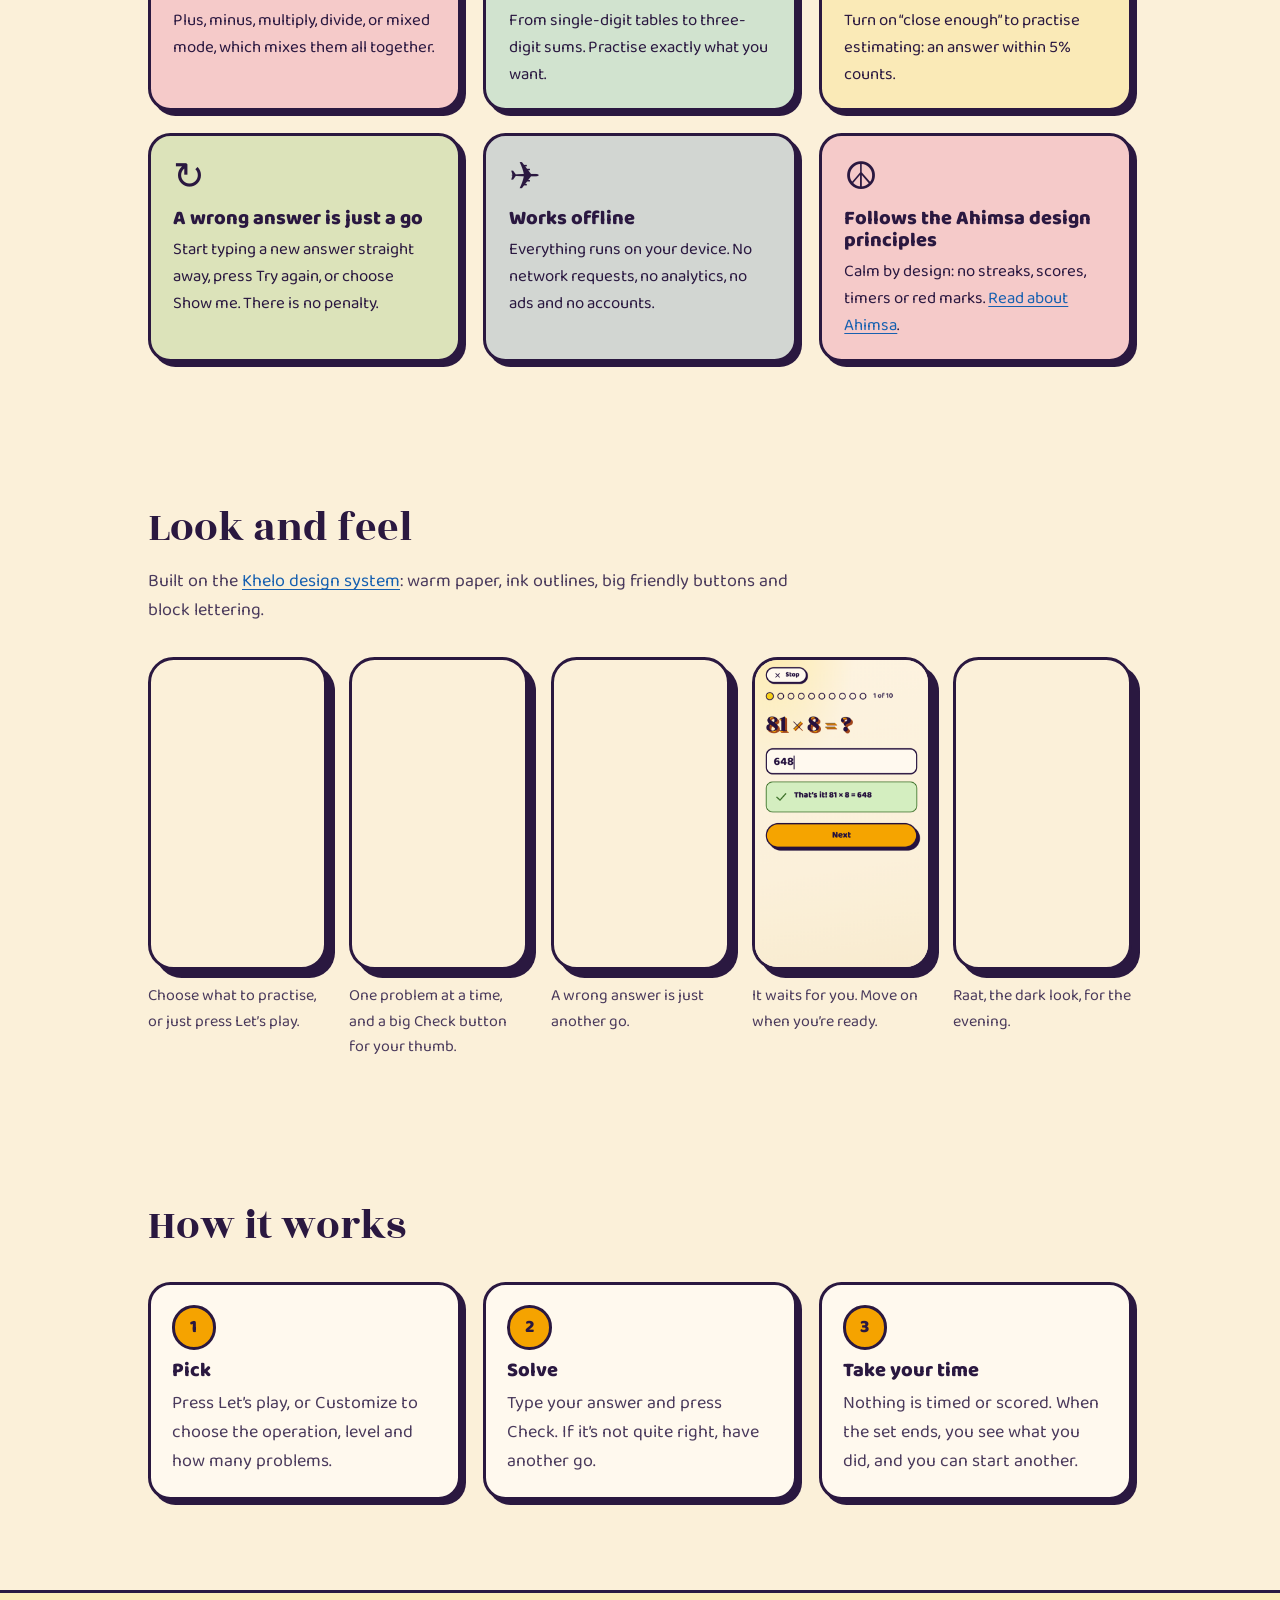
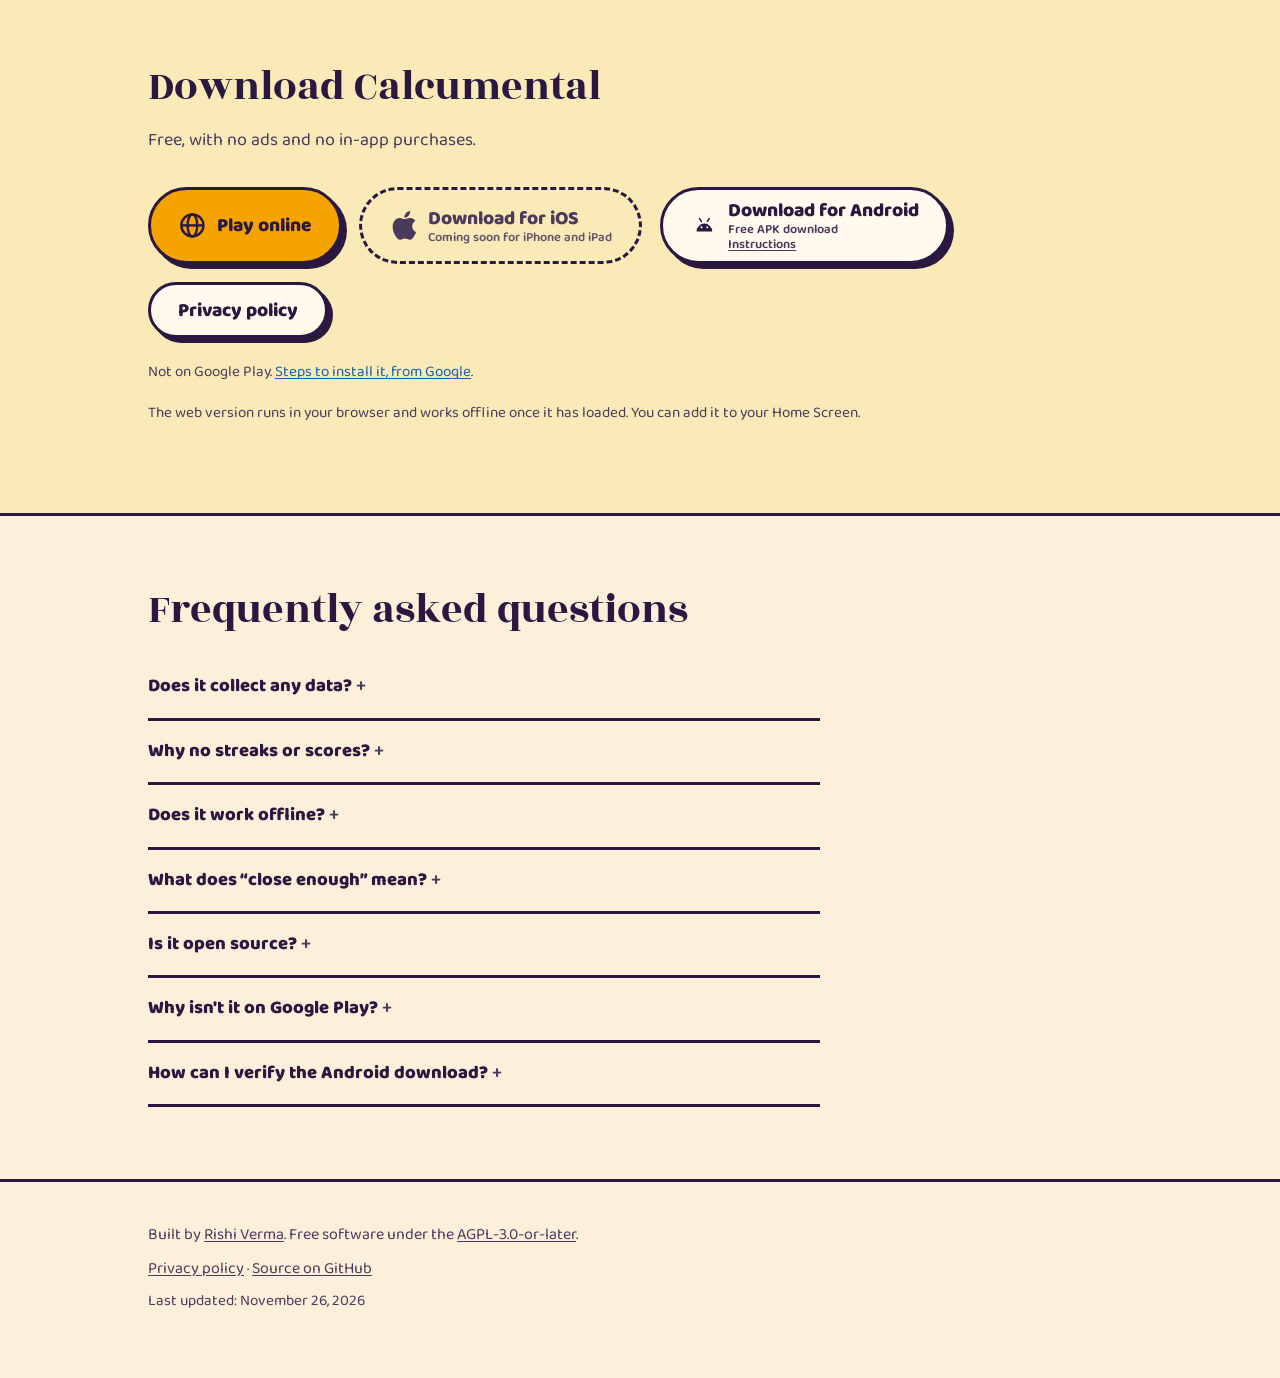
==== commit 25e492fb: "Site: identical download buttons in hero and Download section, Instructions on its own line, drop fo" ====
--- a/docs/index.html
+++ b/docs/index.html
@@ -48,14 +48,14 @@
           <ul class="checks inline"><li>No ads</li><li>No tracking</li><li>No accounts</li></ul>
           <div class="actions">
             <a class="btn btn-primary" href="play/"><svg viewBox="0 0 24 24" aria-hidden="true" focusable="false"><g fill="none" stroke="currentColor" stroke-width="2"><circle cx="12" cy="12" r="9.2"/><ellipse cx="12" cy="12" rx="4" ry="9.2"/><path d="M3 12h18"/></g></svg><span>Play online</span></a>
-            <span class="btn" aria-disabled="true" role="link"><svg viewBox="0 0 24 24" aria-hidden="true" focusable="false" fill="currentColor"><path d="M12.152 6.896c-.948 0-2.415-1.078-3.96-1.04-2.04.027-3.91 1.183-4.961 3.014-2.117 3.675-.546 9.103 1.519 12.09 1.013 1.454 2.208 3.09 3.792 3.039 1.52-.065 2.09-.987 3.935-.987 1.831 0 2.35.987 3.96.948 1.637-.026 2.676-1.48 3.676-2.948 1.156-1.688 1.636-3.325 1.662-3.415-.039-.013-3.182-1.221-3.22-4.857-.026-3.04 2.48-4.494 2.597-4.559-1.429-2.09-3.623-2.324-4.39-2.376-2-.156-3.675 1.09-4.61 1.09zM15.53 3.83c.843-1.012 1.4-2.427 1.245-3.83-1.207.052-2.662.805-3.532 1.818-.78.896-1.454 2.338-1.273 3.714 1.338.104 2.715-.688 3.559-1.701"/></svg><span>iOS<small>Coming soon for iPhone</small></span></span>
-            <span class="btn android"><span class="ic"><svg viewBox="0 0 24 24" aria-hidden="true" focusable="false"><path fill="currentColor" fill-rule="evenodd" d="M5.5 17a6.5 6.5 0 0 1 13 0Z M10.5 13.6a.9.9 0 1 0-1.8 0 .9.9 0 0 0 1.8 0Z M15.3 13.6a.9.9 0 1 0-1.8 0 .9.9 0 0 0 1.8 0Z"/><path d="M8 6.4l1.5 2.3M16 6.4l-1.5 2.3" fill="none" stroke="currentColor" stroke-width="1.3" stroke-linecap="round"/></svg></span><span><a class="stretch" href="https://github.com/riverma/calcumental/releases/latest/download/Calcumental.apk">Android</a><small>Free APK download &middot; <a class="inst" href="https://android-developers.googleblog.com/2026/03/android-developer-verification.html">Instructions</a></small></span></span>
+            <span class="btn" aria-disabled="true" role="link"><svg viewBox="0 0 24 24" aria-hidden="true" focusable="false" fill="currentColor"><path d="M12.152 6.896c-.948 0-2.415-1.078-3.96-1.04-2.04.027-3.91 1.183-4.961 3.014-2.117 3.675-.546 9.103 1.519 12.09 1.013 1.454 2.208 3.09 3.792 3.039 1.52-.065 2.09-.987 3.935-.987 1.831 0 2.35.987 3.96.948 1.637-.026 2.676-1.48 3.676-2.948 1.156-1.688 1.636-3.325 1.662-3.415-.039-.013-3.182-1.221-3.22-4.857-.026-3.04 2.48-4.494 2.597-4.559-1.429-2.09-3.623-2.324-4.39-2.376-2-.156-3.675 1.09-4.61 1.09zM15.53 3.83c.843-1.012 1.4-2.427 1.245-3.83-1.207.052-2.662.805-3.532 1.818-.78.896-1.454 2.338-1.273 3.714 1.338.104 2.715-.688 3.559-1.701"/></svg><span>Download for iOS<small>Coming soon for iPhone and iPad</small></span></span>
+            <span class="btn android"><span class="ic"><svg viewBox="0 0 24 24" aria-hidden="true" focusable="false"><path fill="currentColor" fill-rule="evenodd" d="M5.5 17a6.5 6.5 0 0 1 13 0Z M10.5 13.6a.9.9 0 1 0-1.8 0 .9.9 0 0 0 1.8 0Z M15.3 13.6a.9.9 0 1 0-1.8 0 .9.9 0 0 0 1.8 0Z"/><path d="M8 6.4l1.5 2.3M16 6.4l-1.5 2.3" fill="none" stroke="currentColor" stroke-width="1.3" stroke-linecap="round"/></svg></span><span><a class="stretch" href="https://github.com/riverma/calcumental/releases/latest/download/Calcumental.apk">Download for Android</a><small>Free APK download<br><a class="inst" href="https://android-developers.googleblog.com/2026/03/android-developer-verification.html">Instructions</a></small></span></span>
           </div>
           <p class="fine">Free and <a href="https://github.com/riverma/calcumental">open source</a>. In English, Español and हिन्दी.</p>
         </div>
         <div class="hero-shot">
           <div class="phone"><span class="mark" aria-hidden="true"><span>SCREENSHOT</span></span><img src="assets/screens/en-mela-4-right.png" alt="Screenshot: A multiplication problem, 81 times 8, answered correctly, with a friendly 'That's it!' and a wide Next button" width="540" height="1168" draggable="false"></div>
-          <p class="shot-note">This is a screenshot of the app. <a href="play/">Try the real thing online.</a></p>
+          <p class="shot-note">This is a screenshot of the app.<br><a href="play/">Try the real thing online.</a></p>
         </div>
       </div>
     </section>
@@ -117,7 +117,7 @@
         <div class="actions">
           <a class="btn btn-primary" href="play/"><svg viewBox="0 0 24 24" aria-hidden="true" focusable="false"><g fill="none" stroke="currentColor" stroke-width="2"><circle cx="12" cy="12" r="9.2"/><ellipse cx="12" cy="12" rx="4" ry="9.2"/><path d="M3 12h18"/></g></svg><span>Play online</span></a>
           <span class="btn" aria-disabled="true" role="link"><svg viewBox="0 0 24 24" aria-hidden="true" focusable="false" fill="currentColor"><path d="M12.152 6.896c-.948 0-2.415-1.078-3.96-1.04-2.04.027-3.91 1.183-4.961 3.014-2.117 3.675-.546 9.103 1.519 12.09 1.013 1.454 2.208 3.09 3.792 3.039 1.52-.065 2.09-.987 3.935-.987 1.831 0 2.35.987 3.96.948 1.637-.026 2.676-1.48 3.676-2.948 1.156-1.688 1.636-3.325 1.662-3.415-.039-.013-3.182-1.221-3.22-4.857-.026-3.04 2.48-4.494 2.597-4.559-1.429-2.09-3.623-2.324-4.39-2.376-2-.156-3.675 1.09-4.61 1.09zM15.53 3.83c.843-1.012 1.4-2.427 1.245-3.83-1.207.052-2.662.805-3.532 1.818-.78.896-1.454 2.338-1.273 3.714 1.338.104 2.715-.688 3.559-1.701"/></svg><span>Download for iOS<small>Coming soon for iPhone and iPad</small></span></span>
-          <a class="btn" href="https://github.com/riverma/calcumental/releases/latest/download/Calcumental.apk"><svg viewBox="0 0 24 24" aria-hidden="true" focusable="false"><path fill="currentColor" fill-rule="evenodd" d="M5.5 17a6.5 6.5 0 0 1 13 0Z M10.5 13.6a.9.9 0 1 0-1.8 0 .9.9 0 0 0 1.8 0Z M15.3 13.6a.9.9 0 1 0-1.8 0 .9.9 0 0 0 1.8 0Z"/><path d="M8 6.4l1.5 2.3M16 6.4l-1.5 2.3" fill="none" stroke="currentColor" stroke-width="1.3" stroke-linecap="round"/></svg><span>Download for Android<small>APK, Android 7 or later</small></span></a>
+          <span class="btn android"><span class="ic"><svg viewBox="0 0 24 24" aria-hidden="true" focusable="false"><path fill="currentColor" fill-rule="evenodd" d="M5.5 17a6.5 6.5 0 0 1 13 0Z M10.5 13.6a.9.9 0 1 0-1.8 0 .9.9 0 0 0 1.8 0Z M15.3 13.6a.9.9 0 1 0-1.8 0 .9.9 0 0 0 1.8 0Z"/><path d="M8 6.4l1.5 2.3M16 6.4l-1.5 2.3" fill="none" stroke="currentColor" stroke-width="1.3" stroke-linecap="round"/></svg></span><span><a class="stretch" href="https://github.com/riverma/calcumental/releases/latest/download/Calcumental.apk">Download for Android</a><small>Free APK download<br><a class="inst" href="https://android-developers.googleblog.com/2026/03/android-developer-verification.html">Instructions</a></small></span></span>
           <a class="btn" href="privacy/#en">Privacy policy</a>
         </div>
         <p class="fine">Not on Google Play. <a href="https://android-developers.googleblog.com/2026/03/android-developer-verification.html">Steps to install it, from Google</a>.</p>
@@ -144,7 +144,7 @@
   <footer>
     <div class="wrap">
       <p>Built by <a href="https://riverma.com">Rishi Verma</a>. Free software under the <a href="https://www.gnu.org/licenses/agpl-3.0.html">AGPL-3.0-or-later</a>.</p>
-      <p><a href="privacy/#en">Privacy policy</a> · <a href="https://github.com/riverma/calcumental">Source on GitHub</a> · <a href="play/">Play online</a></p>
+      <p><a href="privacy/#en">Privacy policy</a> · <a href="https://github.com/riverma/calcumental">Source on GitHub</a></p>
       <p class="fine">Last updated: <time datetime="2026-11-26">November 26, 2026</time></p>
     </div>
   </footer>
--- a/docs/style.css
+++ b/docs/style.css
@@ -213,8 +213,6 @@
 /* Platform marks on buttons */
 .btn svg { width: 1.5em; height: 1.5em; flex: none; }
 .btn > span { text-align: left; }
-.hero .btn { padding-inline: 1.1rem; gap: .5rem; }
-.hero .actions { gap: .9rem; }
 
 code { font-family: ui-monospace, SFMono-Regular, Menlo, monospace; font-size: .85em; background: var(--card); border: 1px solid var(--line); border-radius: .4em; padding: .05em .35em; overflow-wrap: anywhere; }
 
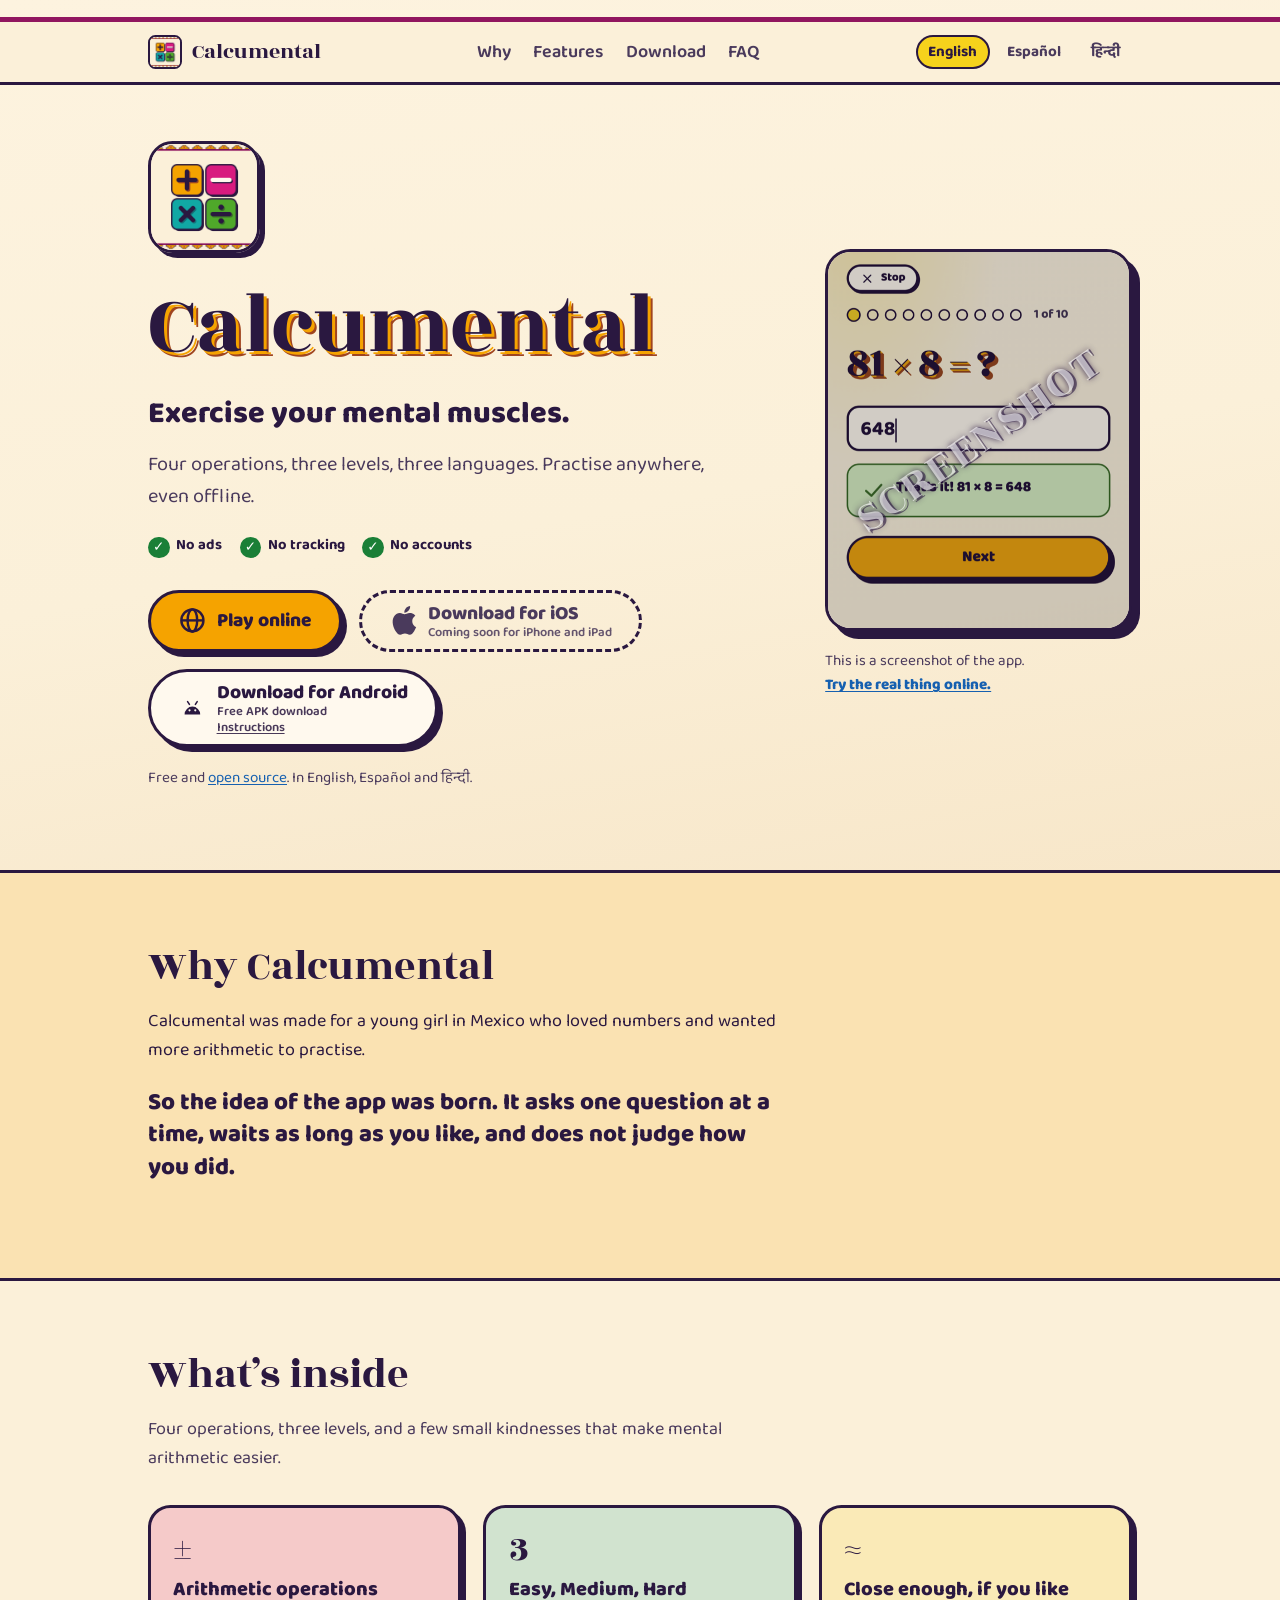
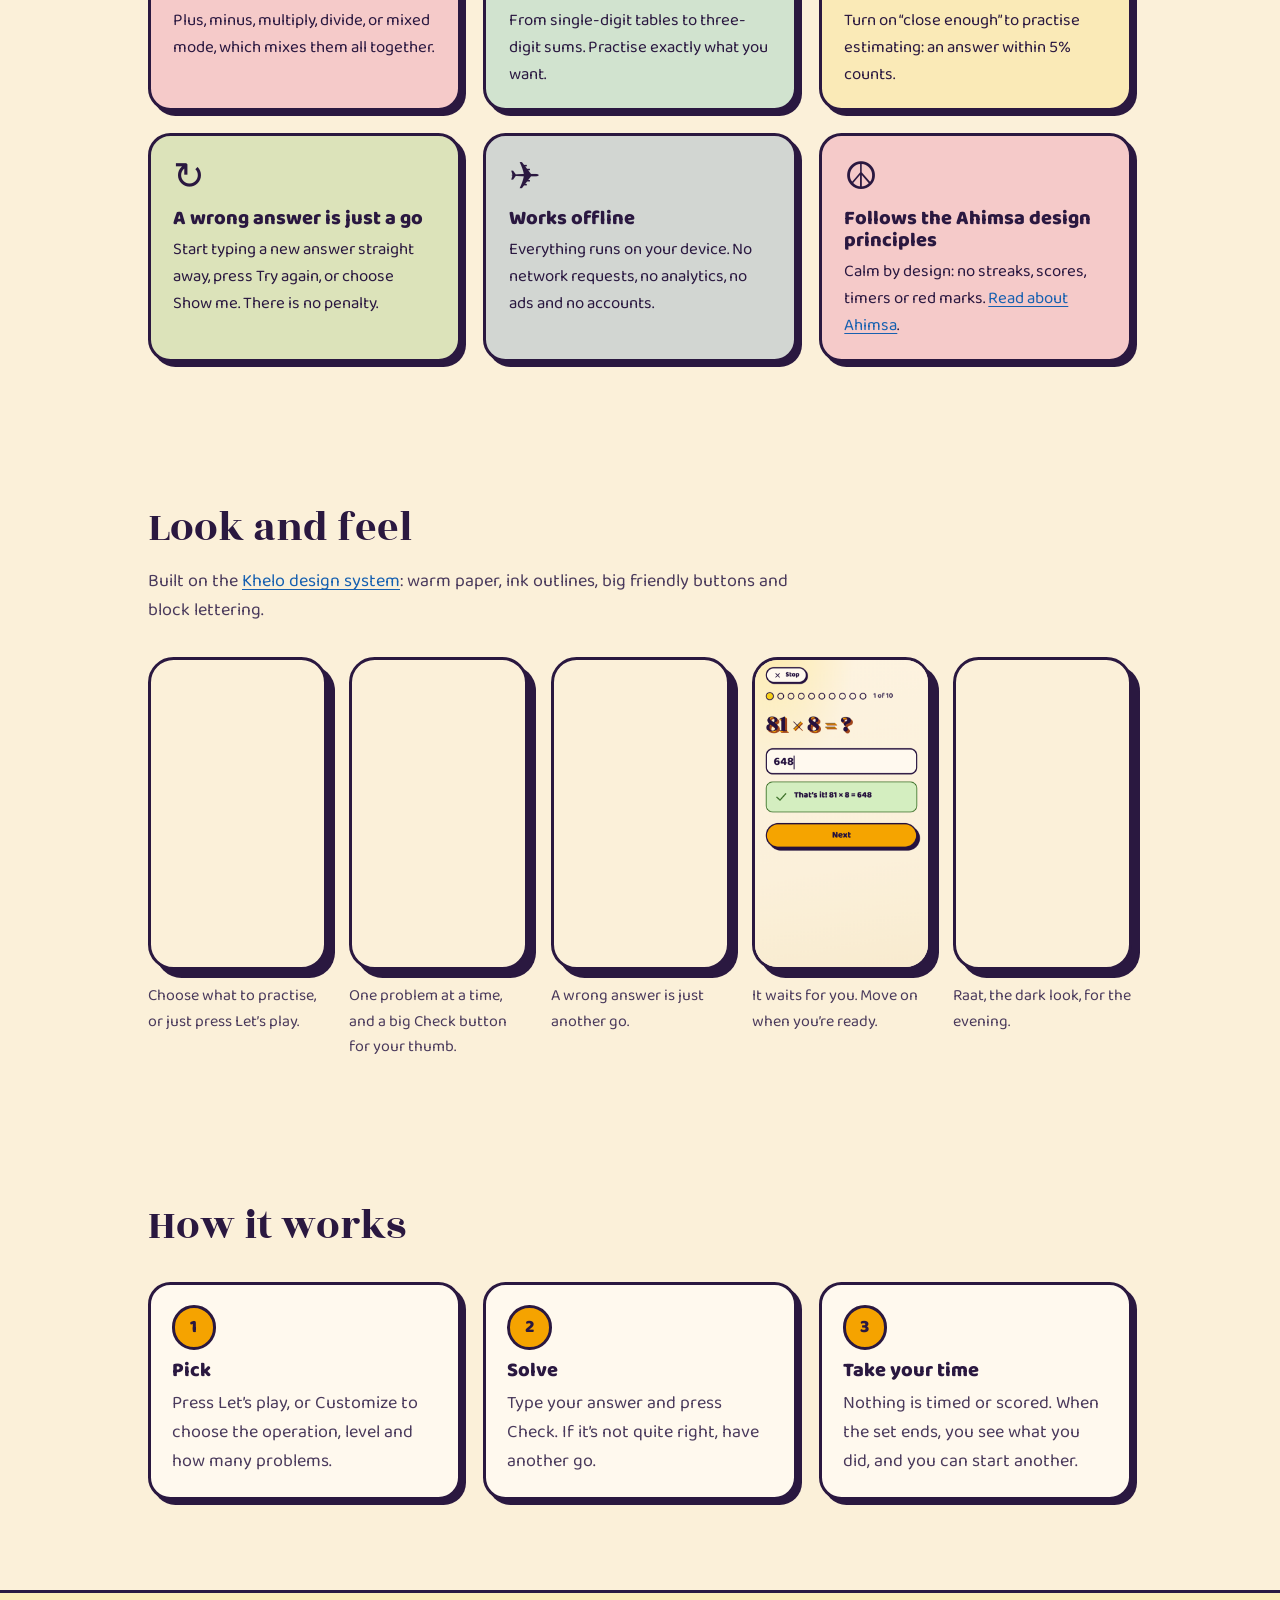
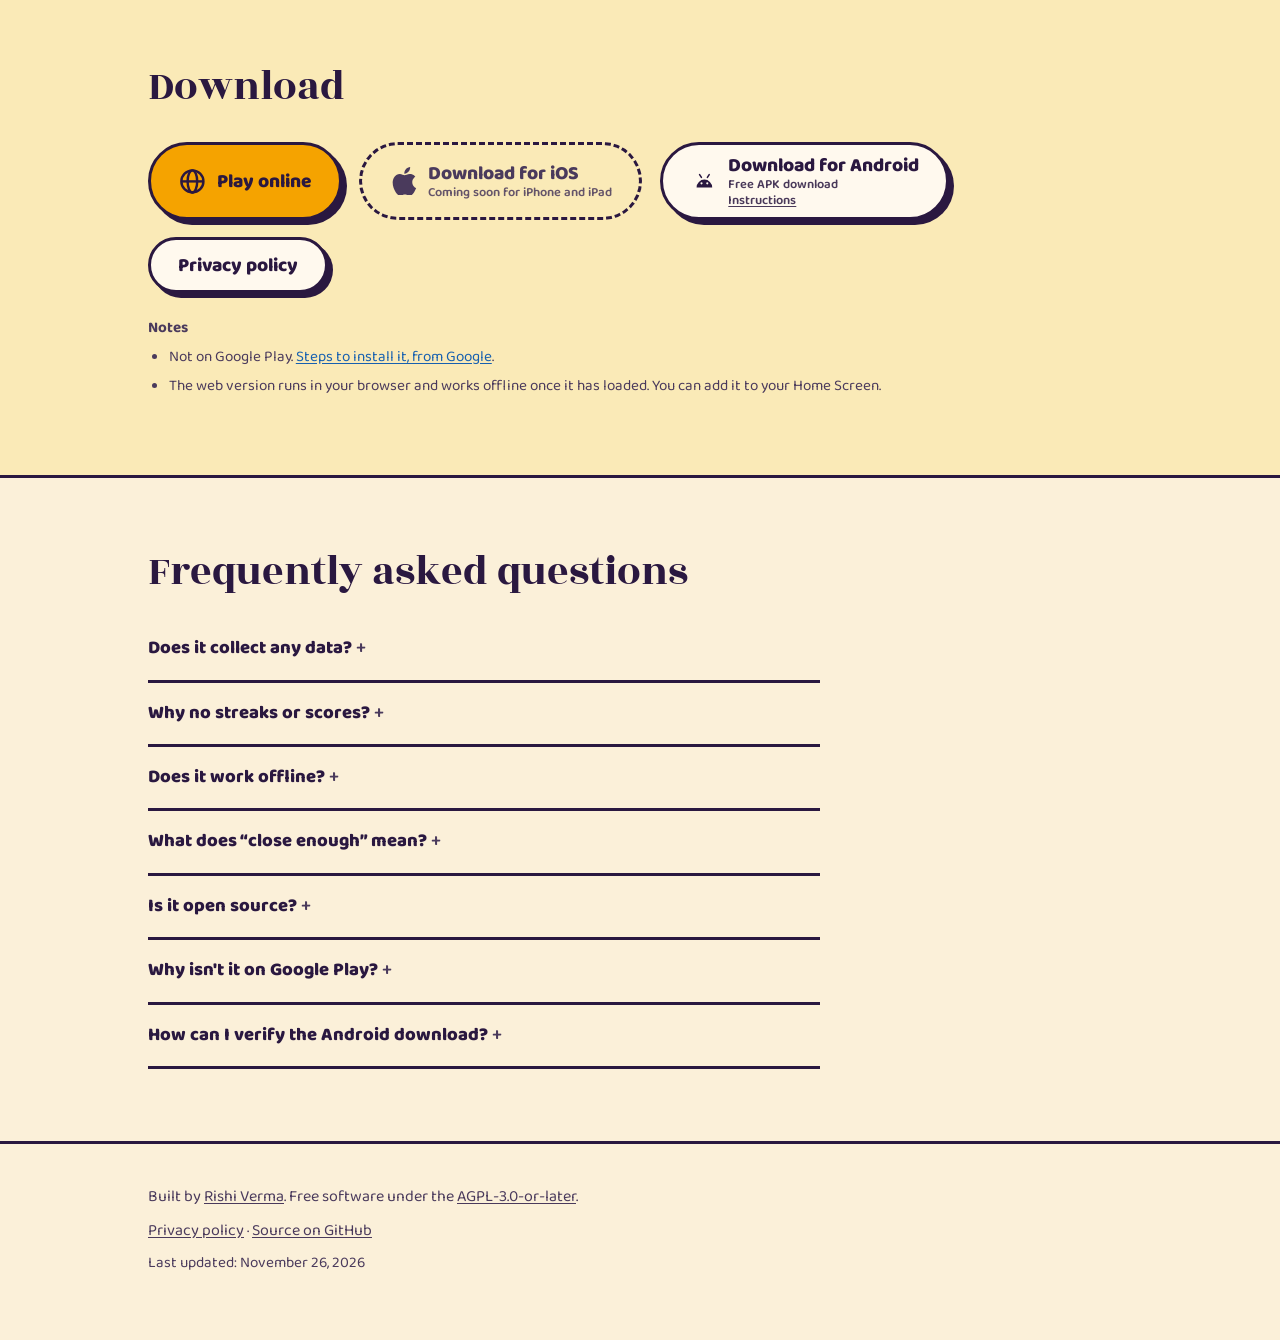
==== commit 381623de: "Site: Download heading, Notes list under the buttons, drop the free-with-no-ads line" ====
--- a/docs/index.html
+++ b/docs/index.html
@@ -112,16 +112,18 @@
 
     <section id="get" class="get">
       <div class="wrap">
-        <h2>Download Calcumental</h2>
-        <p class="soft narrow">Free, with no ads and no in-app purchases.</p>
+        <h2>Download</h2>
         <div class="actions">
           <a class="btn btn-primary" href="play/"><svg viewBox="0 0 24 24" aria-hidden="true" focusable="false"><g fill="none" stroke="currentColor" stroke-width="2"><circle cx="12" cy="12" r="9.2"/><ellipse cx="12" cy="12" rx="4" ry="9.2"/><path d="M3 12h18"/></g></svg><span>Play online</span></a>
           <span class="btn" aria-disabled="true" role="link"><svg viewBox="0 0 24 24" aria-hidden="true" focusable="false" fill="currentColor"><path d="M12.152 6.896c-.948 0-2.415-1.078-3.96-1.04-2.04.027-3.91 1.183-4.961 3.014-2.117 3.675-.546 9.103 1.519 12.09 1.013 1.454 2.208 3.09 3.792 3.039 1.52-.065 2.09-.987 3.935-.987 1.831 0 2.35.987 3.96.948 1.637-.026 2.676-1.48 3.676-2.948 1.156-1.688 1.636-3.325 1.662-3.415-.039-.013-3.182-1.221-3.22-4.857-.026-3.04 2.48-4.494 2.597-4.559-1.429-2.09-3.623-2.324-4.39-2.376-2-.156-3.675 1.09-4.61 1.09zM15.53 3.83c.843-1.012 1.4-2.427 1.245-3.83-1.207.052-2.662.805-3.532 1.818-.78.896-1.454 2.338-1.273 3.714 1.338.104 2.715-.688 3.559-1.701"/></svg><span>Download for iOS<small>Coming soon for iPhone and iPad</small></span></span>
           <span class="btn android"><span class="ic"><svg viewBox="0 0 24 24" aria-hidden="true" focusable="false"><path fill="currentColor" fill-rule="evenodd" d="M5.5 17a6.5 6.5 0 0 1 13 0Z M10.5 13.6a.9.9 0 1 0-1.8 0 .9.9 0 0 0 1.8 0Z M15.3 13.6a.9.9 0 1 0-1.8 0 .9.9 0 0 0 1.8 0Z"/><path d="M8 6.4l1.5 2.3M16 6.4l-1.5 2.3" fill="none" stroke="currentColor" stroke-width="1.3" stroke-linecap="round"/></svg></span><span><a class="stretch" href="https://github.com/riverma/calcumental/releases/latest/download/Calcumental.apk">Download for Android</a><small>Free APK download<br><a class="inst" href="https://android-developers.googleblog.com/2026/03/android-developer-verification.html">Instructions</a></small></span></span>
           <a class="btn" href="privacy/#en">Privacy policy</a>
         </div>
-        <p class="fine">Not on Google Play. <a href="https://android-developers.googleblog.com/2026/03/android-developer-verification.html">Steps to install it, from Google</a>.</p>
-        <p class="fine">The web version runs in your browser and works offline once it has loaded. You can add it to your Home Screen.</p>
+        <p class="fine notes-h"><strong>Notes</strong></p>
+        <ul class="notes">
+          <li>Not on Google Play. <a href="https://android-developers.googleblog.com/2026/03/android-developer-verification.html">Steps to install it, from Google</a>.</li>
+          <li>The web version runs in your browser and works offline once it has loaded. You can add it to your Home Screen.</li>
+        </ul>
       </div>
     </section>
 
--- a/docs/style.css
+++ b/docs/style.css
@@ -227,3 +227,7 @@
 .btn.android a.stretch::after { content: ""; position: absolute; inset: 0; border-radius: 999px; }
 .btn.android a.inst { position: relative; z-index: 1; text-decoration: underline; text-underline-offset: .15em; }
 .btn.android:hover { transform: translate(-1px, -1px); box-shadow: 6px 6px 0 var(--shadow-ink); }
+
+.notes-h { margin: 1.4rem 0 .2rem; }
+.notes { margin: 0; padding-left: 1.3rem; font-size: .95rem; color: var(--soft); }
+.notes li { margin: .3rem 0; }
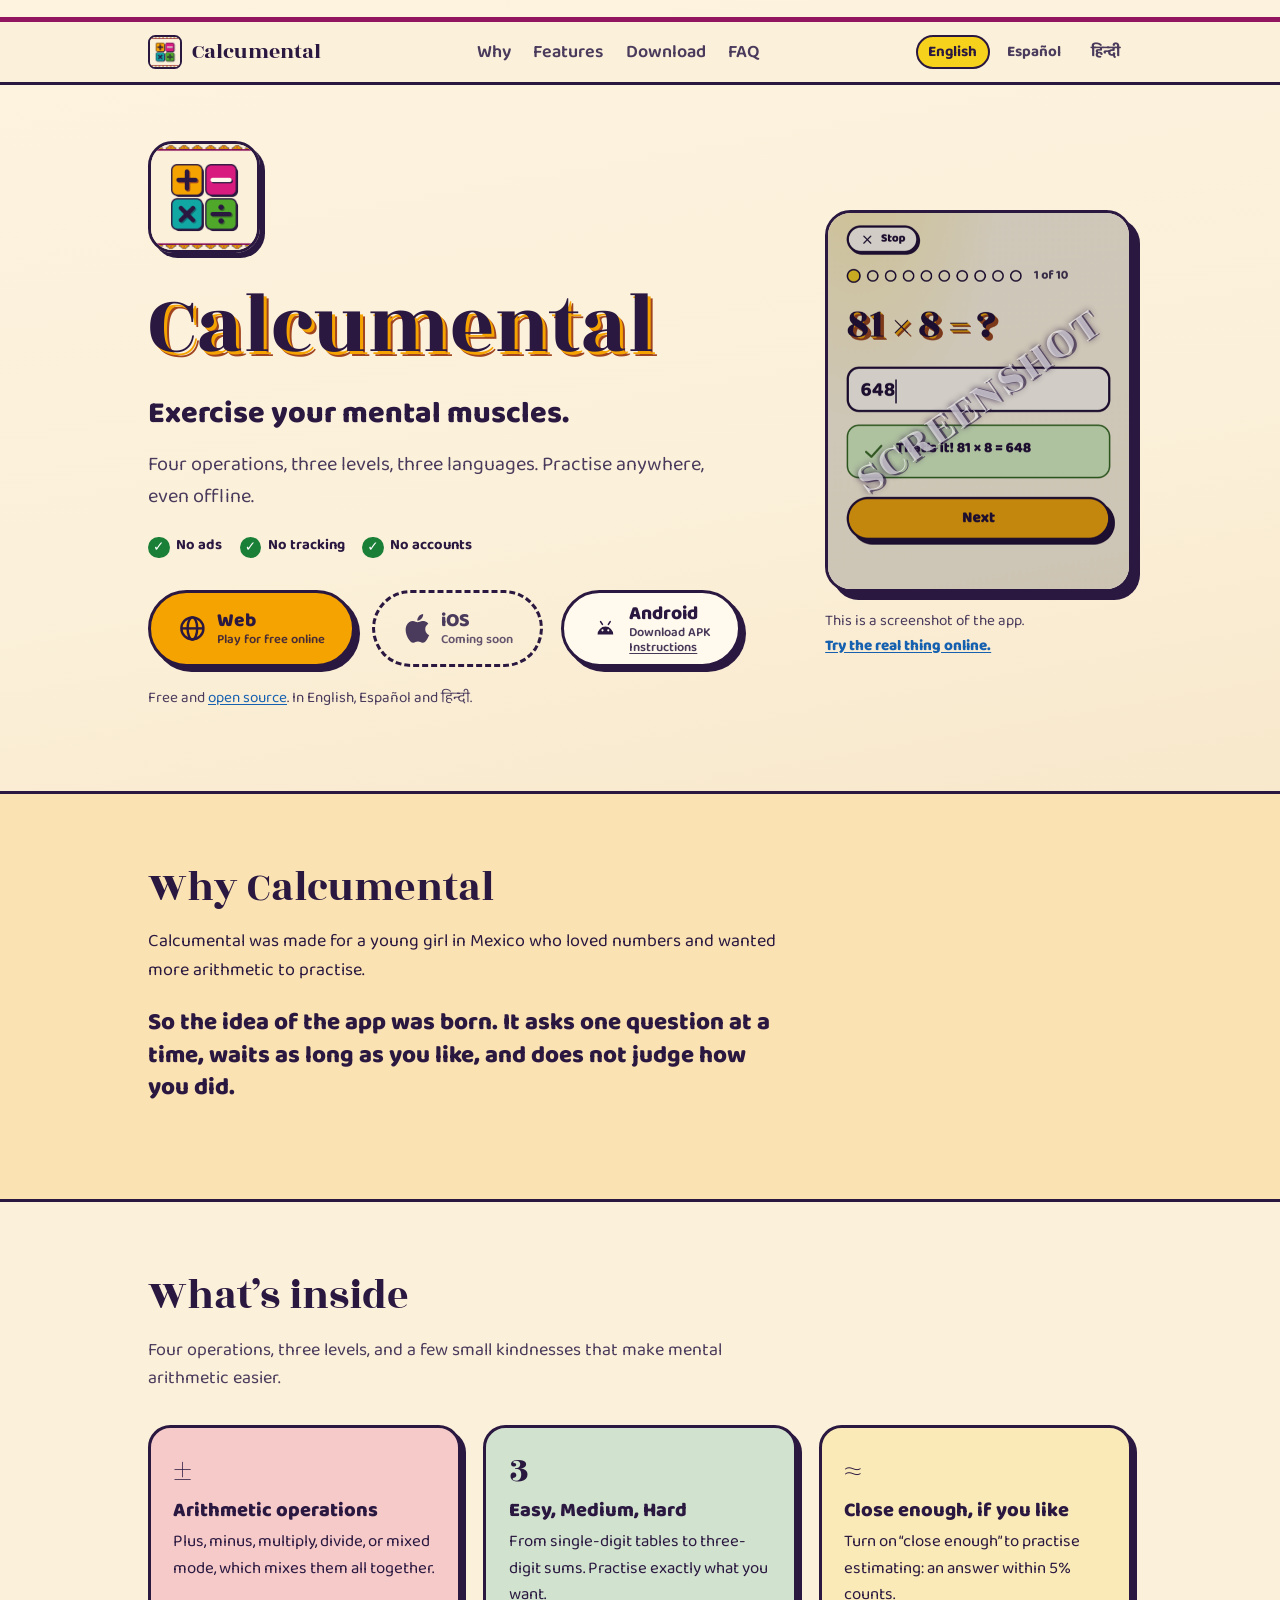
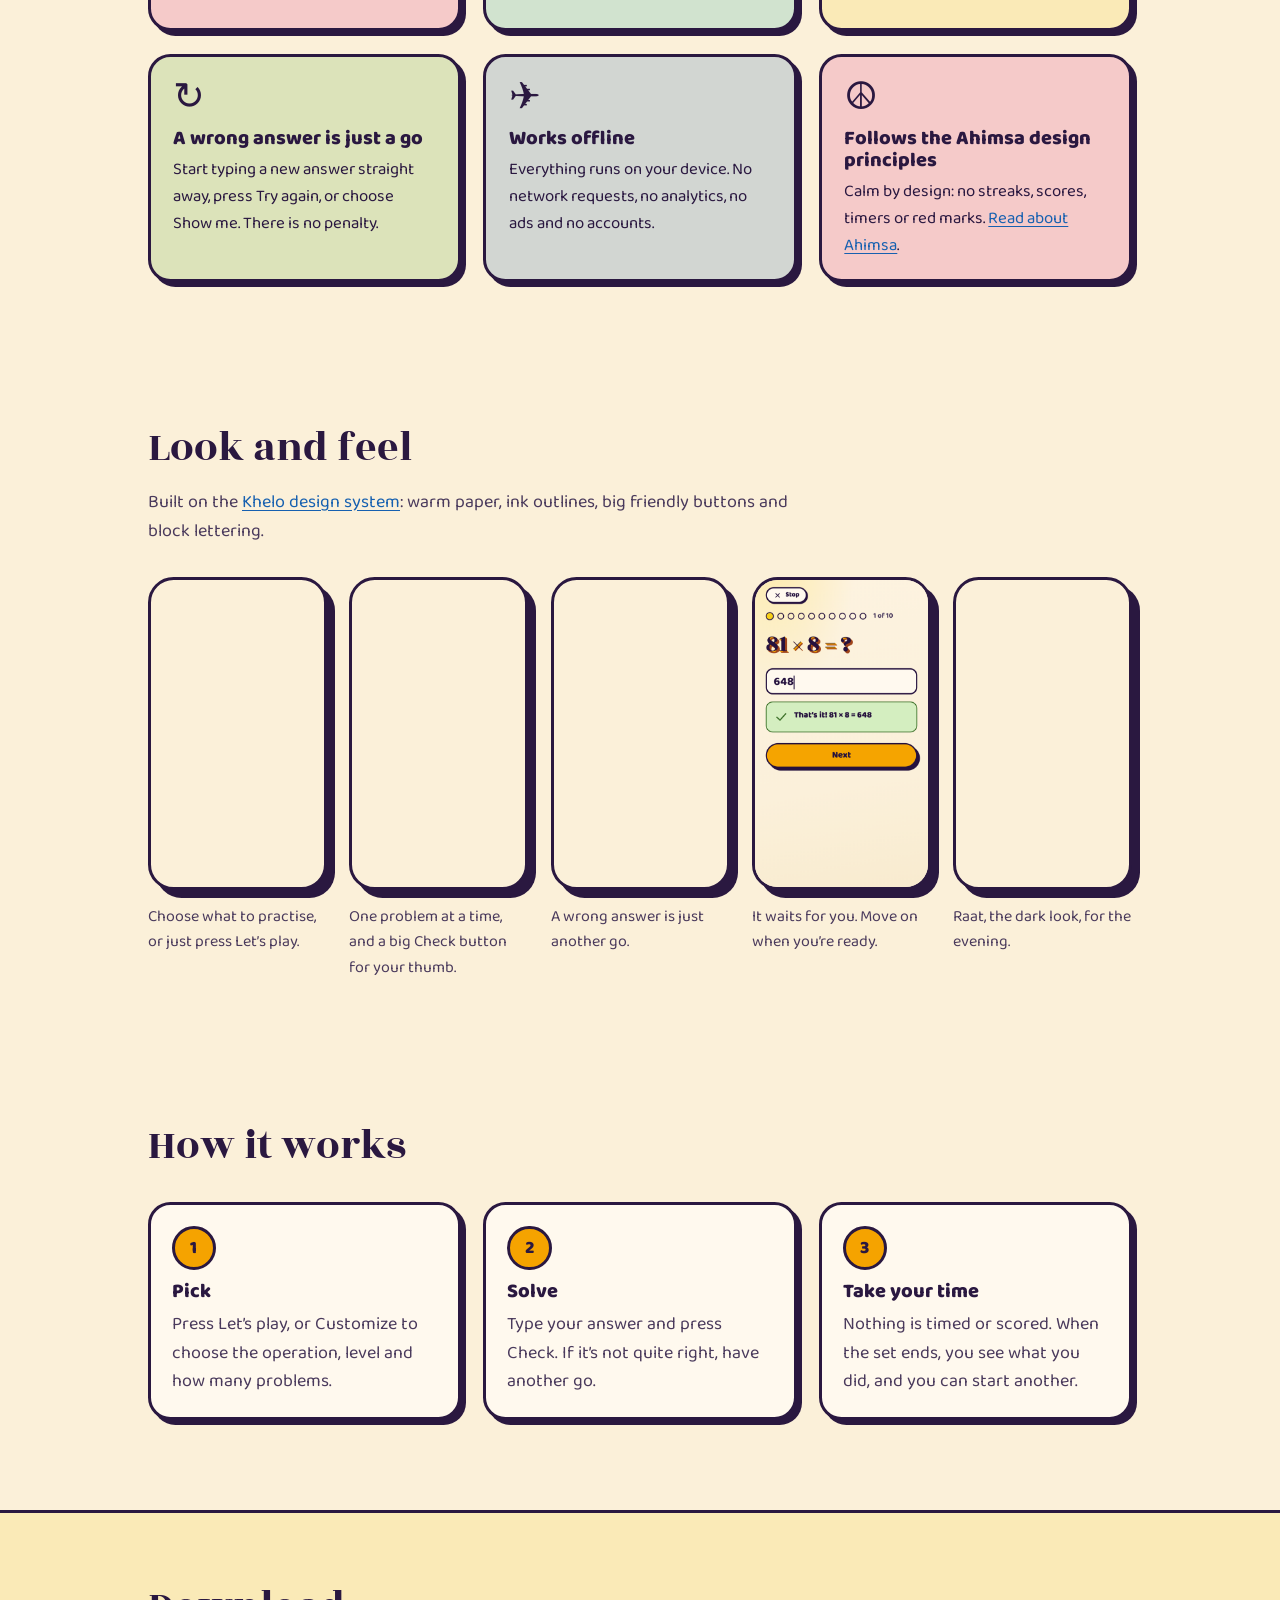
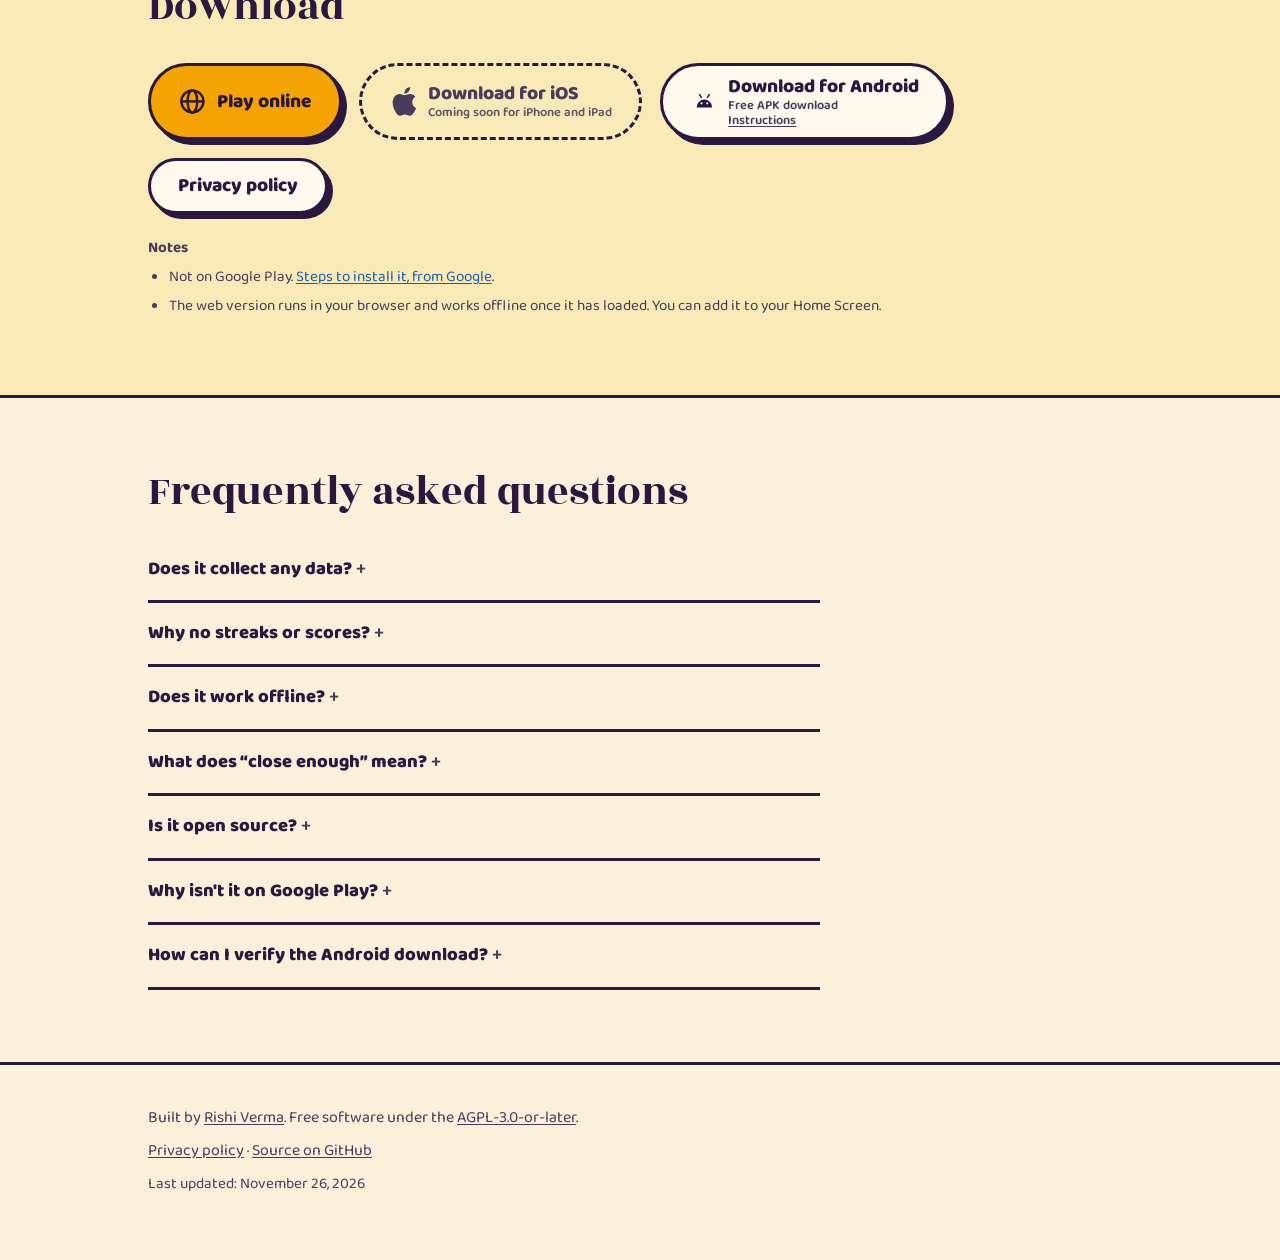
==== commit 61d994e9: "Site: compact hero buttons (Web, iOS, Android)" ====
--- a/docs/index.html
+++ b/docs/index.html
@@ -47,9 +47,9 @@
           <p class="lede">Four operations, three levels, three languages. Practise anywhere, even offline.</p>
           <ul class="checks inline"><li>No ads</li><li>No tracking</li><li>No accounts</li></ul>
           <div class="actions">
-            <a class="btn btn-primary" href="play/"><svg viewBox="0 0 24 24" aria-hidden="true" focusable="false"><g fill="none" stroke="currentColor" stroke-width="2"><circle cx="12" cy="12" r="9.2"/><ellipse cx="12" cy="12" rx="4" ry="9.2"/><path d="M3 12h18"/></g></svg><span>Play online</span></a>
-            <span class="btn" aria-disabled="true" role="link"><svg viewBox="0 0 24 24" aria-hidden="true" focusable="false" fill="currentColor"><path d="M12.152 6.896c-.948 0-2.415-1.078-3.96-1.04-2.04.027-3.91 1.183-4.961 3.014-2.117 3.675-.546 9.103 1.519 12.09 1.013 1.454 2.208 3.09 3.792 3.039 1.52-.065 2.09-.987 3.935-.987 1.831 0 2.35.987 3.96.948 1.637-.026 2.676-1.48 3.676-2.948 1.156-1.688 1.636-3.325 1.662-3.415-.039-.013-3.182-1.221-3.22-4.857-.026-3.04 2.48-4.494 2.597-4.559-1.429-2.09-3.623-2.324-4.39-2.376-2-.156-3.675 1.09-4.61 1.09zM15.53 3.83c.843-1.012 1.4-2.427 1.245-3.83-1.207.052-2.662.805-3.532 1.818-.78.896-1.454 2.338-1.273 3.714 1.338.104 2.715-.688 3.559-1.701"/></svg><span>Download for iOS<small>Coming soon for iPhone and iPad</small></span></span>
-            <span class="btn android"><span class="ic"><svg viewBox="0 0 24 24" aria-hidden="true" focusable="false"><path fill="currentColor" fill-rule="evenodd" d="M5.5 17a6.5 6.5 0 0 1 13 0Z M10.5 13.6a.9.9 0 1 0-1.8 0 .9.9 0 0 0 1.8 0Z M15.3 13.6a.9.9 0 1 0-1.8 0 .9.9 0 0 0 1.8 0Z"/><path d="M8 6.4l1.5 2.3M16 6.4l-1.5 2.3" fill="none" stroke="currentColor" stroke-width="1.3" stroke-linecap="round"/></svg></span><span><a class="stretch" href="https://github.com/riverma/calcumental/releases/latest/download/Calcumental.apk">Download for Android</a><small>Free APK download<br><a class="inst" href="https://android-developers.googleblog.com/2026/03/android-developer-verification.html">Instructions</a></small></span></span>
+            <a class="btn btn-primary" href="play/"><svg viewBox="0 0 24 24" aria-hidden="true" focusable="false"><g fill="none" stroke="currentColor" stroke-width="2"><circle cx="12" cy="12" r="9.2"/><ellipse cx="12" cy="12" rx="4" ry="9.2"/><path d="M3 12h18"/></g></svg><span>Web<small>Play for free online</small></span></a>
+            <span class="btn" aria-disabled="true" role="link"><svg viewBox="0 0 24 24" aria-hidden="true" focusable="false" fill="currentColor"><path d="M12.152 6.896c-.948 0-2.415-1.078-3.96-1.04-2.04.027-3.91 1.183-4.961 3.014-2.117 3.675-.546 9.103 1.519 12.09 1.013 1.454 2.208 3.09 3.792 3.039 1.52-.065 2.09-.987 3.935-.987 1.831 0 2.35.987 3.96.948 1.637-.026 2.676-1.48 3.676-2.948 1.156-1.688 1.636-3.325 1.662-3.415-.039-.013-3.182-1.221-3.22-4.857-.026-3.04 2.48-4.494 2.597-4.559-1.429-2.09-3.623-2.324-4.39-2.376-2-.156-3.675 1.09-4.61 1.09zM15.53 3.83c.843-1.012 1.4-2.427 1.245-3.83-1.207.052-2.662.805-3.532 1.818-.78.896-1.454 2.338-1.273 3.714 1.338.104 2.715-.688 3.559-1.701"/></svg><span>iOS<small>Coming soon</small></span></span>
+            <span class="btn android"><span class="ic"><svg viewBox="0 0 24 24" aria-hidden="true" focusable="false"><path fill="currentColor" fill-rule="evenodd" d="M5.5 17a6.5 6.5 0 0 1 13 0Z M10.5 13.6a.9.9 0 1 0-1.8 0 .9.9 0 0 0 1.8 0Z M15.3 13.6a.9.9 0 1 0-1.8 0 .9.9 0 0 0 1.8 0Z"/><path d="M8 6.4l1.5 2.3M16 6.4l-1.5 2.3" fill="none" stroke="currentColor" stroke-width="1.3" stroke-linecap="round"/></svg></span><span><a class="stretch" href="https://github.com/riverma/calcumental/releases/latest/download/Calcumental.apk">Android</a><small>Download APK<br><a class="inst" href="https://android-developers.googleblog.com/2026/03/android-developer-verification.html">Instructions</a></small></span></span>
           </div>
           <p class="fine">Free and <a href="https://github.com/riverma/calcumental">open source</a>. In English, Español and हिन्दी.</p>
         </div>
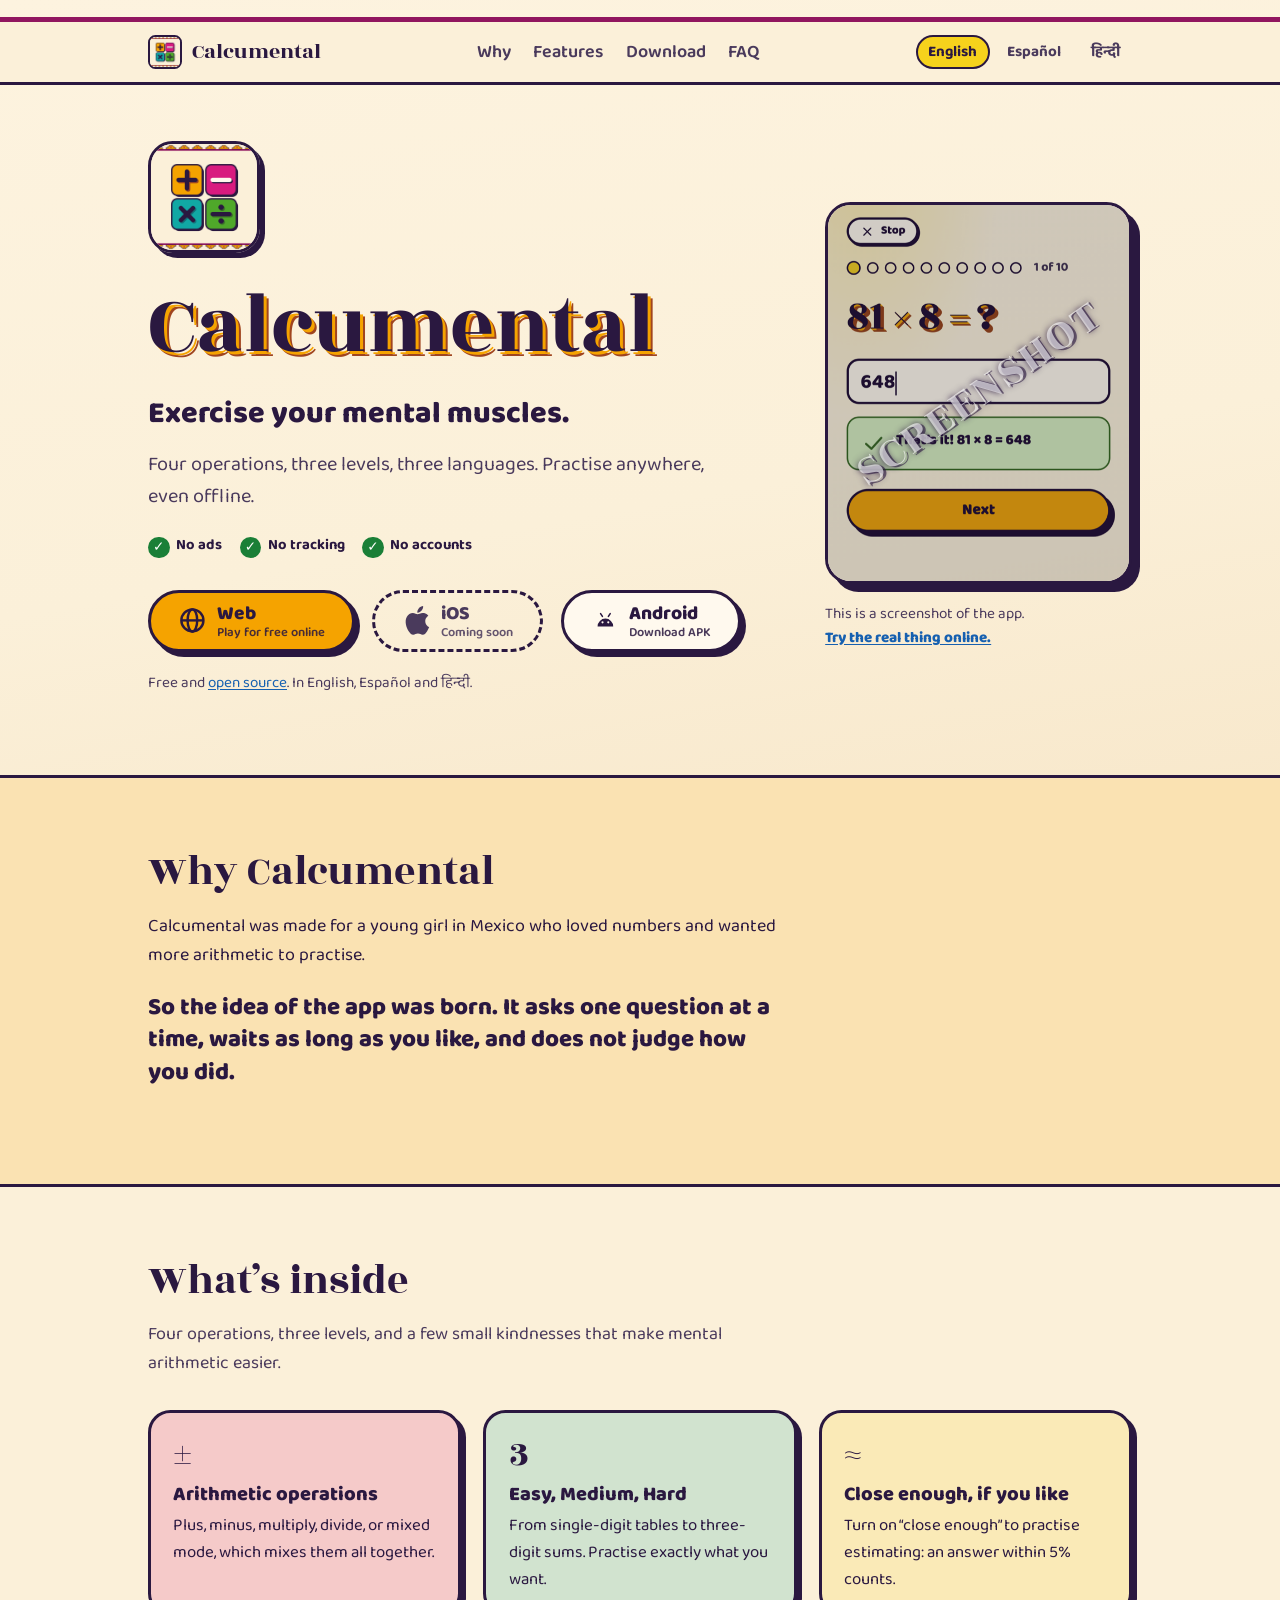
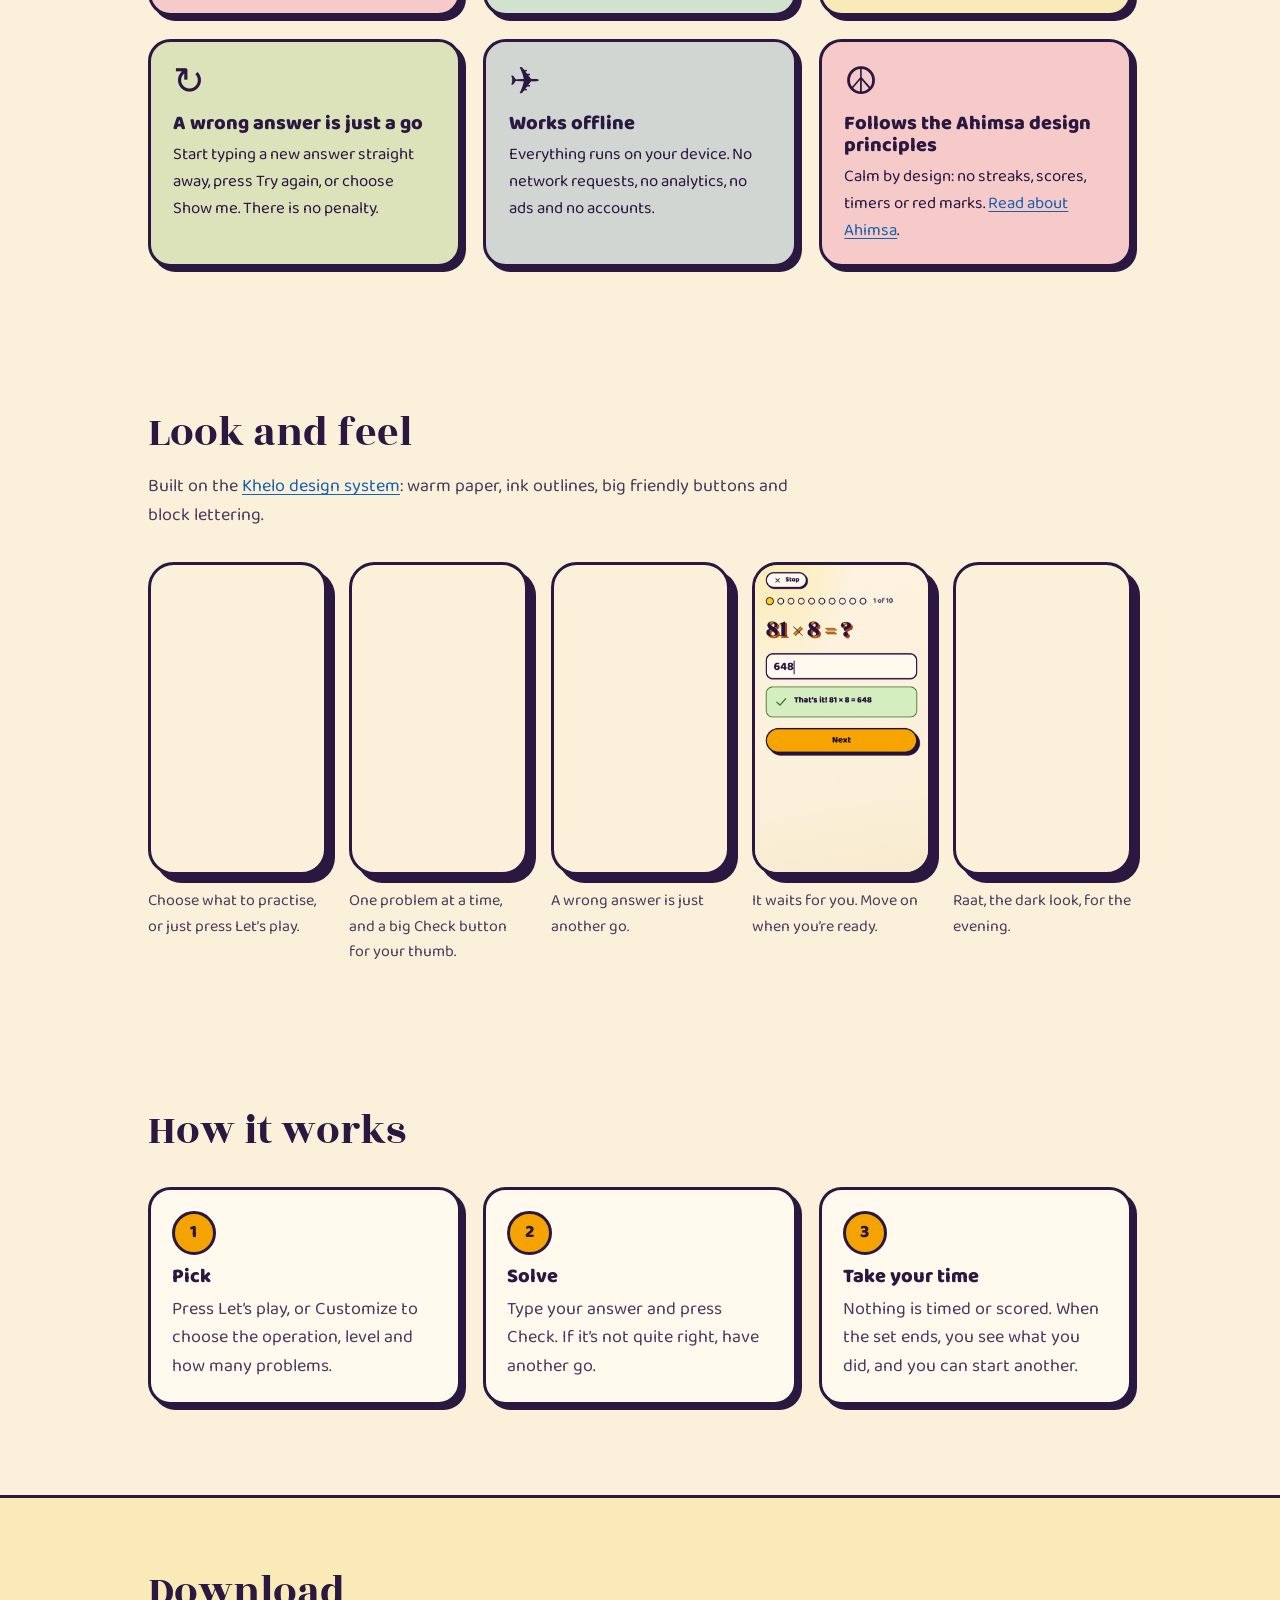
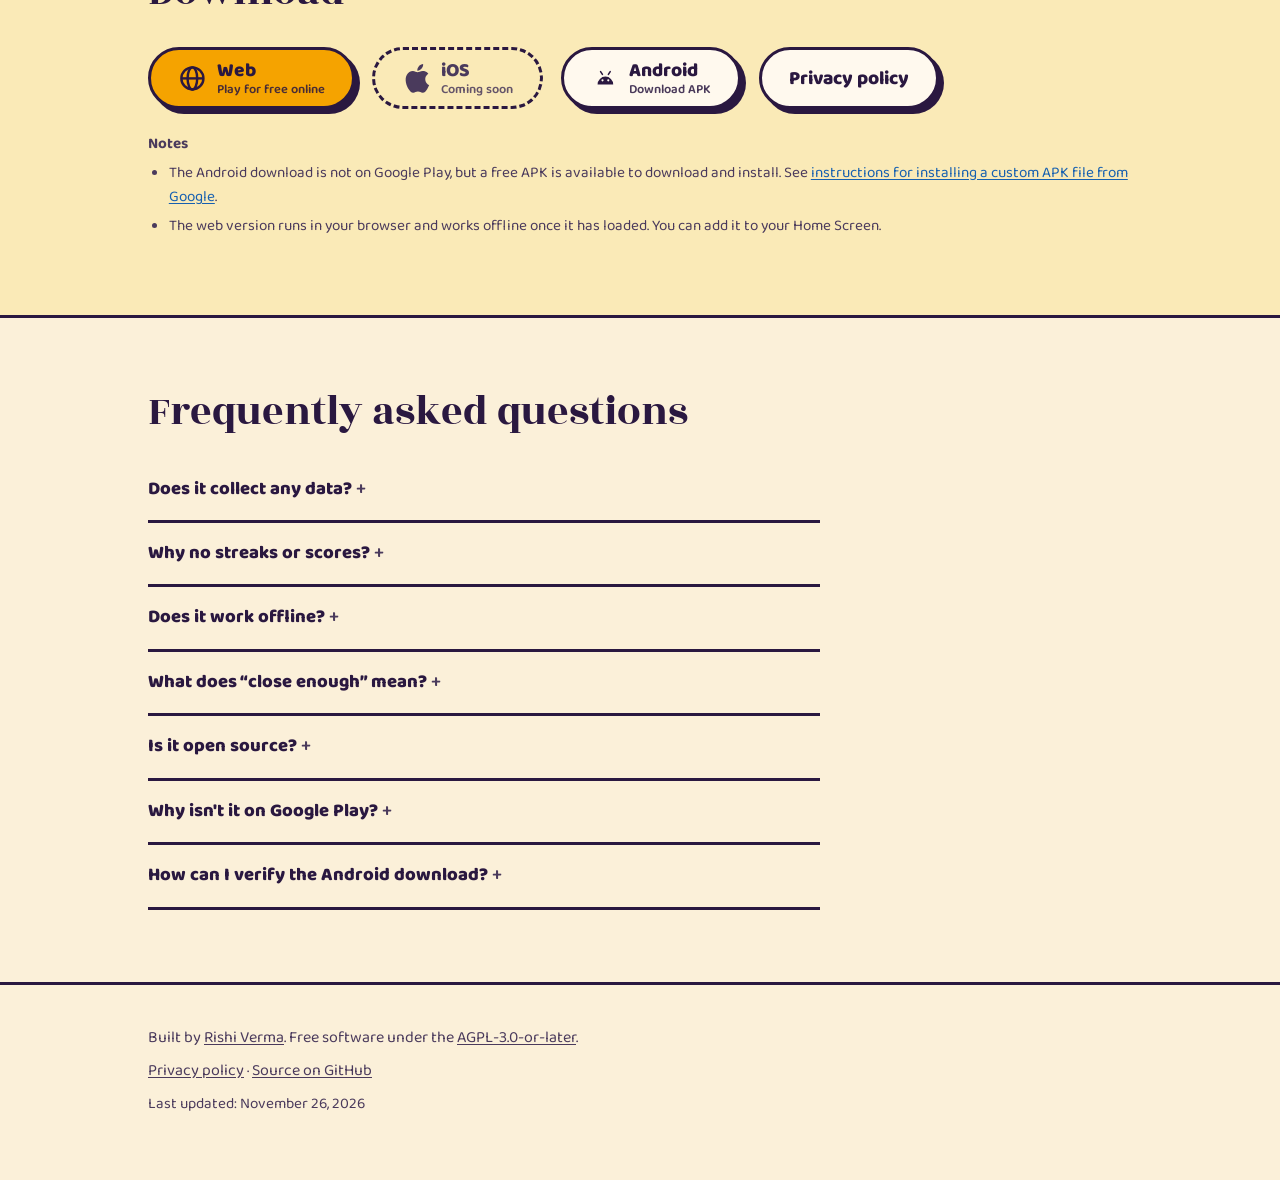
==== commit 3b71aef2: "Site: matching download buttons, whole Android button downloads, reworded note" ====
--- a/docs/index.html
+++ b/docs/index.html
@@ -49,7 +49,7 @@
           <div class="actions">
             <a class="btn btn-primary" href="play/"><svg viewBox="0 0 24 24" aria-hidden="true" focusable="false"><g fill="none" stroke="currentColor" stroke-width="2"><circle cx="12" cy="12" r="9.2"/><ellipse cx="12" cy="12" rx="4" ry="9.2"/><path d="M3 12h18"/></g></svg><span>Web<small>Play for free online</small></span></a>
             <span class="btn" aria-disabled="true" role="link"><svg viewBox="0 0 24 24" aria-hidden="true" focusable="false" fill="currentColor"><path d="M12.152 6.896c-.948 0-2.415-1.078-3.96-1.04-2.04.027-3.91 1.183-4.961 3.014-2.117 3.675-.546 9.103 1.519 12.09 1.013 1.454 2.208 3.09 3.792 3.039 1.52-.065 2.09-.987 3.935-.987 1.831 0 2.35.987 3.96.948 1.637-.026 2.676-1.48 3.676-2.948 1.156-1.688 1.636-3.325 1.662-3.415-.039-.013-3.182-1.221-3.22-4.857-.026-3.04 2.48-4.494 2.597-4.559-1.429-2.09-3.623-2.324-4.39-2.376-2-.156-3.675 1.09-4.61 1.09zM15.53 3.83c.843-1.012 1.4-2.427 1.245-3.83-1.207.052-2.662.805-3.532 1.818-.78.896-1.454 2.338-1.273 3.714 1.338.104 2.715-.688 3.559-1.701"/></svg><span>iOS<small>Coming soon</small></span></span>
-            <span class="btn android"><span class="ic"><svg viewBox="0 0 24 24" aria-hidden="true" focusable="false"><path fill="currentColor" fill-rule="evenodd" d="M5.5 17a6.5 6.5 0 0 1 13 0Z M10.5 13.6a.9.9 0 1 0-1.8 0 .9.9 0 0 0 1.8 0Z M15.3 13.6a.9.9 0 1 0-1.8 0 .9.9 0 0 0 1.8 0Z"/><path d="M8 6.4l1.5 2.3M16 6.4l-1.5 2.3" fill="none" stroke="currentColor" stroke-width="1.3" stroke-linecap="round"/></svg></span><span><a class="stretch" href="https://github.com/riverma/calcumental/releases/latest/download/Calcumental.apk">Android</a><small>Download APK<br><a class="inst" href="https://android-developers.googleblog.com/2026/03/android-developer-verification.html">Instructions</a></small></span></span>
+            <a class="btn" href="https://github.com/riverma/calcumental/releases/latest/download/Calcumental.apk"><svg viewBox="0 0 24 24" aria-hidden="true" focusable="false"><path fill="currentColor" fill-rule="evenodd" d="M5.5 17a6.5 6.5 0 0 1 13 0Z M10.5 13.6a.9.9 0 1 0-1.8 0 .9.9 0 0 0 1.8 0Z M15.3 13.6a.9.9 0 1 0-1.8 0 .9.9 0 0 0 1.8 0Z"/><path d="M8 6.4l1.5 2.3M16 6.4l-1.5 2.3" fill="none" stroke="currentColor" stroke-width="1.3" stroke-linecap="round"/></svg><span>Android<small>Download APK</small></span></a>
           </div>
           <p class="fine">Free and <a href="https://github.com/riverma/calcumental">open source</a>. In English, Español and हिन्दी.</p>
         </div>
@@ -114,14 +114,14 @@
       <div class="wrap">
         <h2>Download</h2>
         <div class="actions">
-          <a class="btn btn-primary" href="play/"><svg viewBox="0 0 24 24" aria-hidden="true" focusable="false"><g fill="none" stroke="currentColor" stroke-width="2"><circle cx="12" cy="12" r="9.2"/><ellipse cx="12" cy="12" rx="4" ry="9.2"/><path d="M3 12h18"/></g></svg><span>Play online</span></a>
-          <span class="btn" aria-disabled="true" role="link"><svg viewBox="0 0 24 24" aria-hidden="true" focusable="false" fill="currentColor"><path d="M12.152 6.896c-.948 0-2.415-1.078-3.96-1.04-2.04.027-3.91 1.183-4.961 3.014-2.117 3.675-.546 9.103 1.519 12.09 1.013 1.454 2.208 3.09 3.792 3.039 1.52-.065 2.09-.987 3.935-.987 1.831 0 2.35.987 3.96.948 1.637-.026 2.676-1.48 3.676-2.948 1.156-1.688 1.636-3.325 1.662-3.415-.039-.013-3.182-1.221-3.22-4.857-.026-3.04 2.48-4.494 2.597-4.559-1.429-2.09-3.623-2.324-4.39-2.376-2-.156-3.675 1.09-4.61 1.09zM15.53 3.83c.843-1.012 1.4-2.427 1.245-3.83-1.207.052-2.662.805-3.532 1.818-.78.896-1.454 2.338-1.273 3.714 1.338.104 2.715-.688 3.559-1.701"/></svg><span>Download for iOS<small>Coming soon for iPhone and iPad</small></span></span>
-          <span class="btn android"><span class="ic"><svg viewBox="0 0 24 24" aria-hidden="true" focusable="false"><path fill="currentColor" fill-rule="evenodd" d="M5.5 17a6.5 6.5 0 0 1 13 0Z M10.5 13.6a.9.9 0 1 0-1.8 0 .9.9 0 0 0 1.8 0Z M15.3 13.6a.9.9 0 1 0-1.8 0 .9.9 0 0 0 1.8 0Z"/><path d="M8 6.4l1.5 2.3M16 6.4l-1.5 2.3" fill="none" stroke="currentColor" stroke-width="1.3" stroke-linecap="round"/></svg></span><span><a class="stretch" href="https://github.com/riverma/calcumental/releases/latest/download/Calcumental.apk">Download for Android</a><small>Free APK download<br><a class="inst" href="https://android-developers.googleblog.com/2026/03/android-developer-verification.html">Instructions</a></small></span></span>
+          <a class="btn btn-primary" href="play/"><svg viewBox="0 0 24 24" aria-hidden="true" focusable="false"><g fill="none" stroke="currentColor" stroke-width="2"><circle cx="12" cy="12" r="9.2"/><ellipse cx="12" cy="12" rx="4" ry="9.2"/><path d="M3 12h18"/></g></svg><span>Web<small>Play for free online</small></span></a>
+          <span class="btn" aria-disabled="true" role="link"><svg viewBox="0 0 24 24" aria-hidden="true" focusable="false" fill="currentColor"><path d="M12.152 6.896c-.948 0-2.415-1.078-3.96-1.04-2.04.027-3.91 1.183-4.961 3.014-2.117 3.675-.546 9.103 1.519 12.09 1.013 1.454 2.208 3.09 3.792 3.039 1.52-.065 2.09-.987 3.935-.987 1.831 0 2.35.987 3.96.948 1.637-.026 2.676-1.48 3.676-2.948 1.156-1.688 1.636-3.325 1.662-3.415-.039-.013-3.182-1.221-3.22-4.857-.026-3.04 2.48-4.494 2.597-4.559-1.429-2.09-3.623-2.324-4.39-2.376-2-.156-3.675 1.09-4.61 1.09zM15.53 3.83c.843-1.012 1.4-2.427 1.245-3.83-1.207.052-2.662.805-3.532 1.818-.78.896-1.454 2.338-1.273 3.714 1.338.104 2.715-.688 3.559-1.701"/></svg><span>iOS<small>Coming soon</small></span></span>
+          <a class="btn" href="https://github.com/riverma/calcumental/releases/latest/download/Calcumental.apk"><svg viewBox="0 0 24 24" aria-hidden="true" focusable="false"><path fill="currentColor" fill-rule="evenodd" d="M5.5 17a6.5 6.5 0 0 1 13 0Z M10.5 13.6a.9.9 0 1 0-1.8 0 .9.9 0 0 0 1.8 0Z M15.3 13.6a.9.9 0 1 0-1.8 0 .9.9 0 0 0 1.8 0Z"/><path d="M8 6.4l1.5 2.3M16 6.4l-1.5 2.3" fill="none" stroke="currentColor" stroke-width="1.3" stroke-linecap="round"/></svg><span>Android<small>Download APK</small></span></a>
           <a class="btn" href="privacy/#en">Privacy policy</a>
         </div>
         <p class="fine notes-h"><strong>Notes</strong></p>
         <ul class="notes">
-          <li>Not on Google Play. <a href="https://android-developers.googleblog.com/2026/03/android-developer-verification.html">Steps to install it, from Google</a>.</li>
+          <li>The Android download is not on Google Play, but a free APK is available to download and install. See <a href="https://android-developers.googleblog.com/2026/03/android-developer-verification.html">instructions for installing a custom APK file from Google</a>.</li>
           <li>The web version runs in your browser and works offline once it has loaded. You can add it to your Home Screen.</li>
         </ul>
       </div>
--- a/docs/style.css
+++ b/docs/style.css
@@ -220,13 +220,6 @@
 .faq ol { margin: .2rem 0 .6rem; padding-left: 1.4rem; color: var(--soft); }
 .faq li { margin: .35rem 0; }
 
-/* The Android pill: the whole pill downloads, and "Instructions" is its own link on the small line. */
-.btn.android { position: relative; }
-.btn.android .ic { display: inline-flex; }
-.btn.android a { color: inherit; text-decoration: none; }
-.btn.android a.stretch::after { content: ""; position: absolute; inset: 0; border-radius: 999px; }
-.btn.android a.inst { position: relative; z-index: 1; text-decoration: underline; text-underline-offset: .15em; }
-.btn.android:hover { transform: translate(-1px, -1px); box-shadow: 6px 6px 0 var(--shadow-ink); }
 
 .notes-h { margin: 1.4rem 0 .2rem; }
 .notes { margin: 0; padding-left: 1.3rem; font-size: .95rem; color: var(--soft); }
